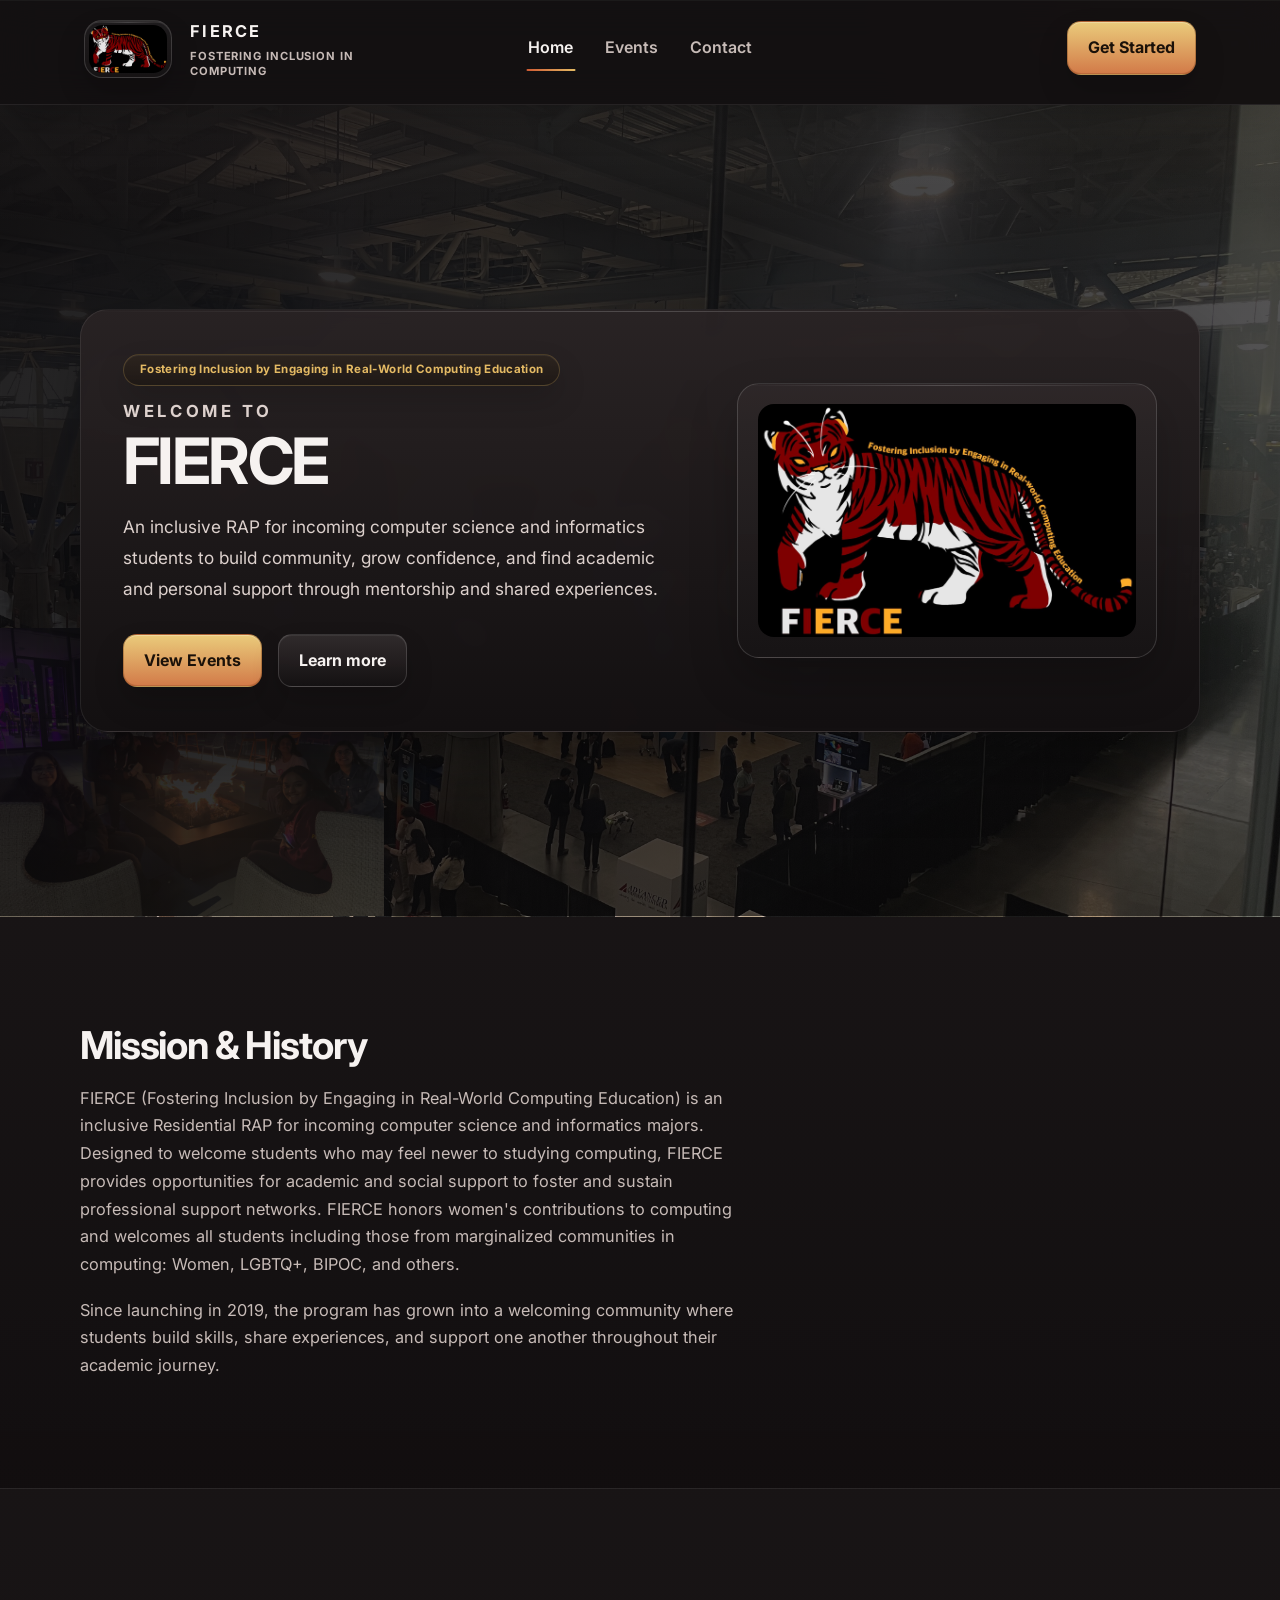
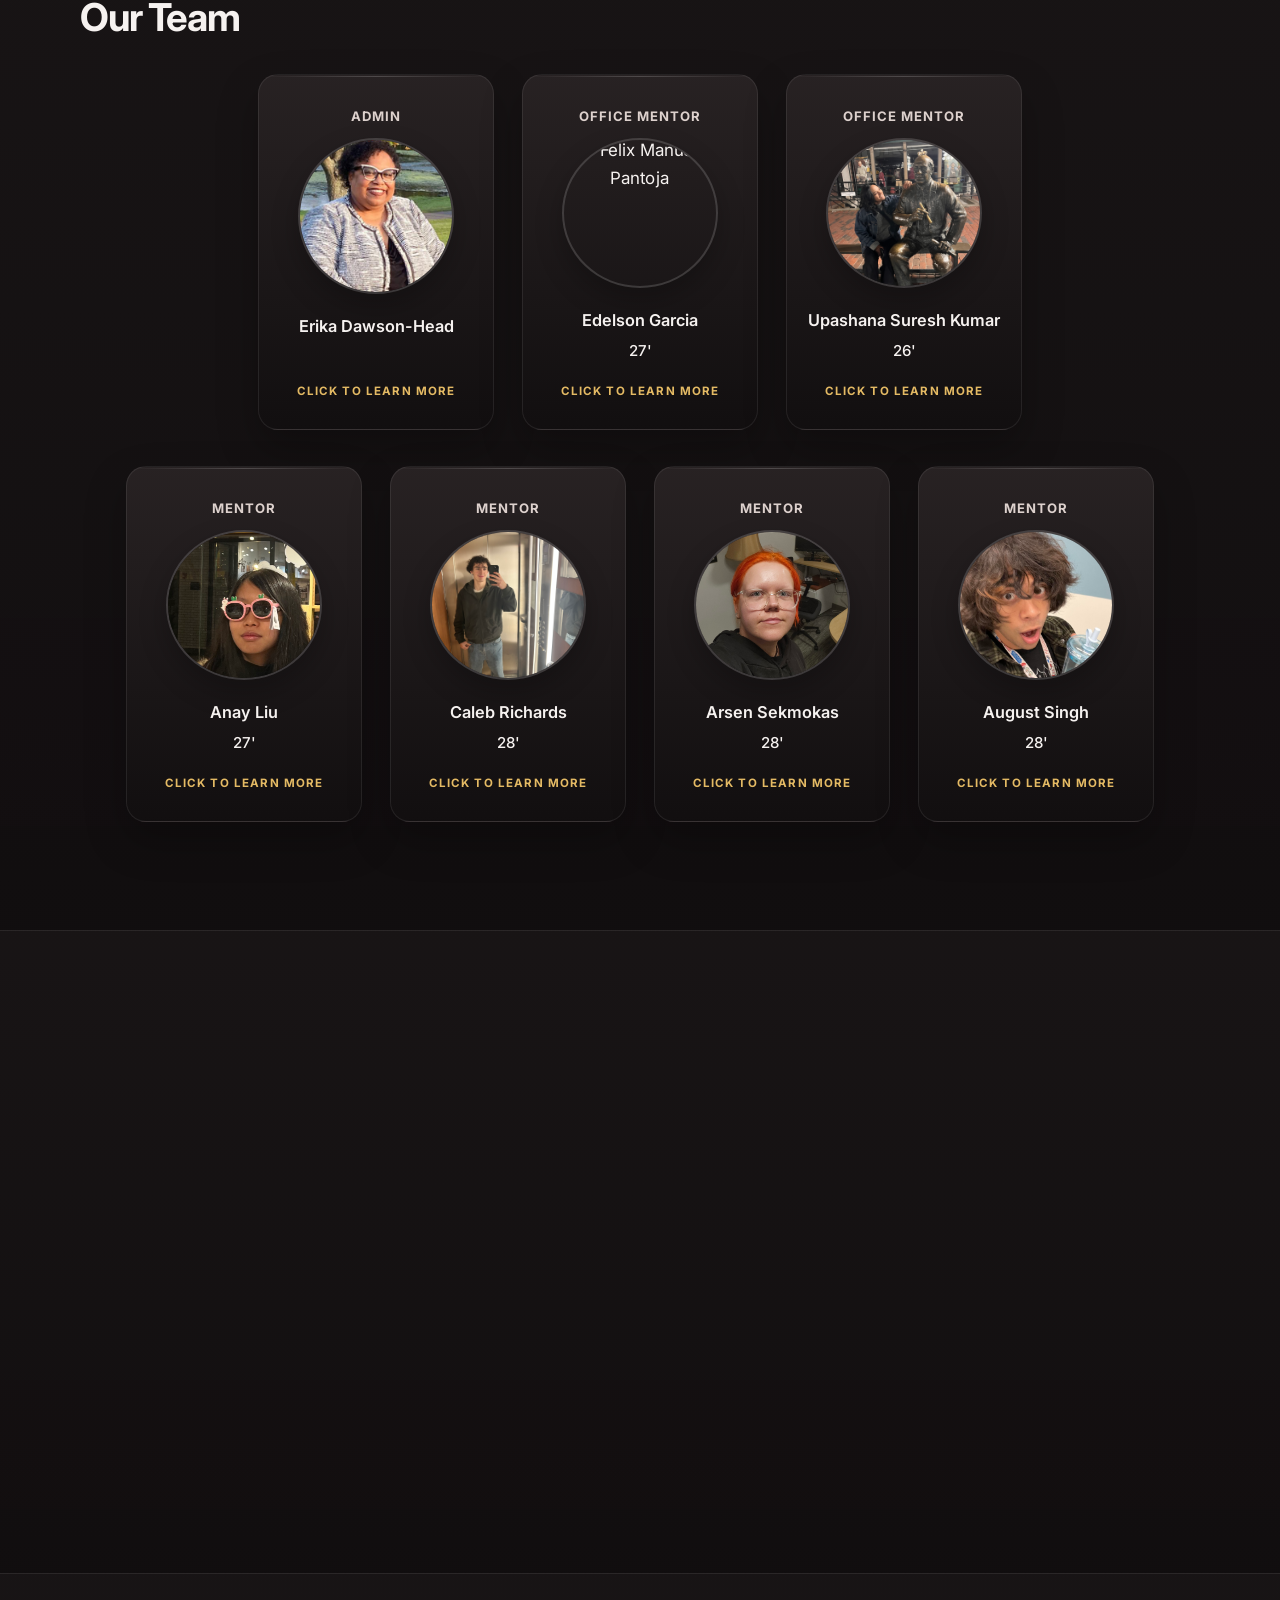
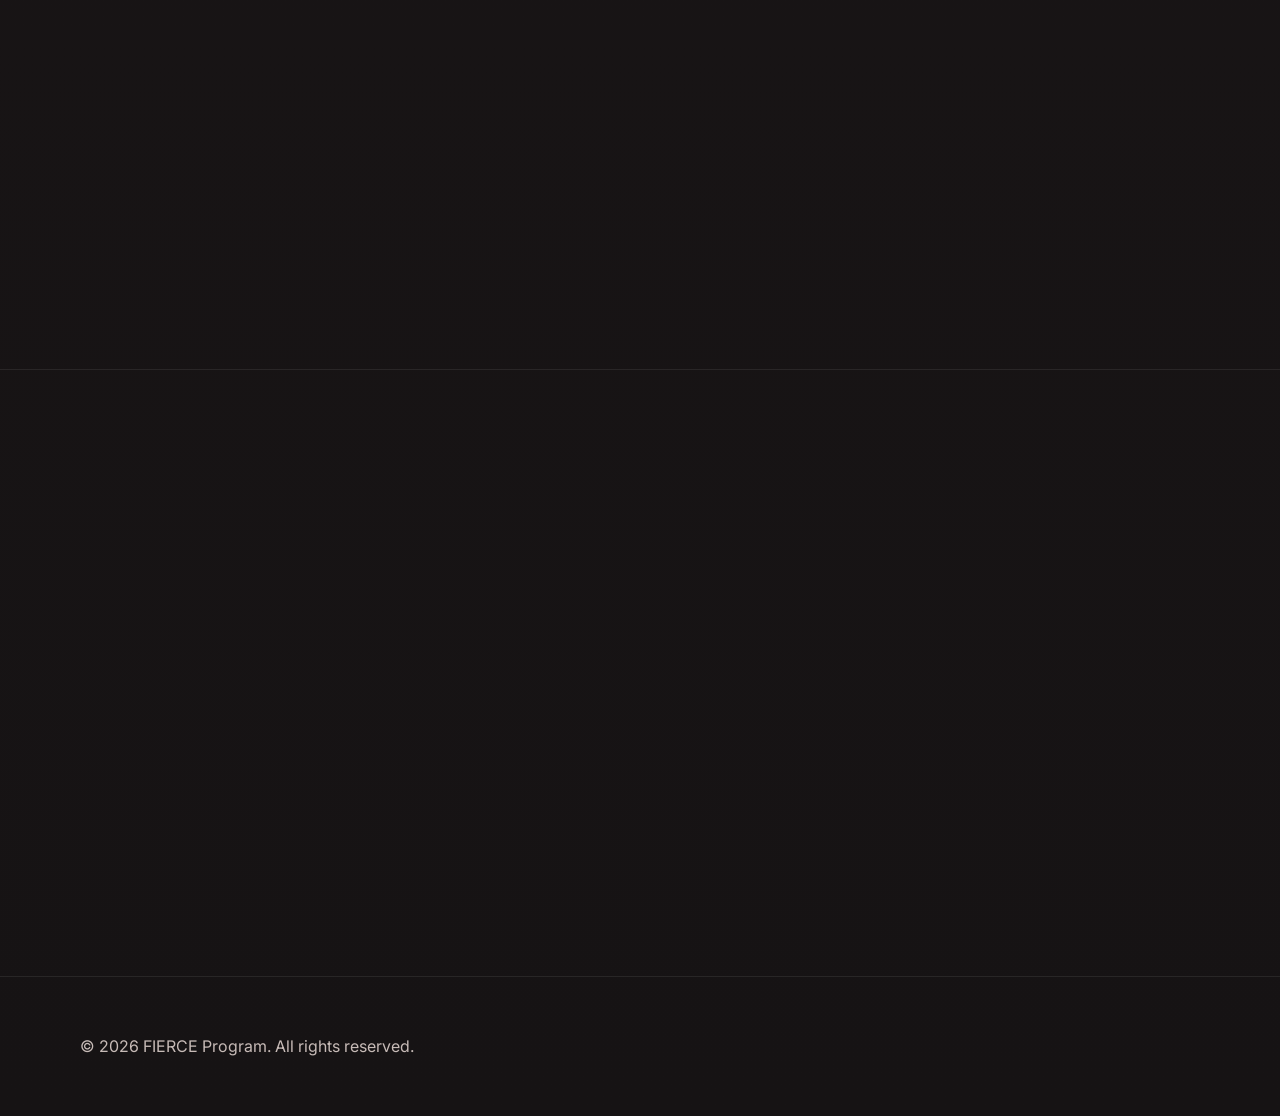
==== index.html @ c7a68d14 "changed head mentor to office mentor" ====
<!DOCTYPE html>
<html lang="en">
<head>
  <meta charset="UTF-8">
  <meta name="viewport" content="width=device-width, initial-scale=1.0">
  <script>document.documentElement.classList.add('js');</script>
  <title>FIERCE Program</title>
  <link rel="preconnect" href="https://fonts.googleapis.com">
  <link rel="preconnect" href="https://fonts.gstatic.com" crossorigin>
  <link href="https://fonts.googleapis.com/css2?family=Inter:wght@400;600;700&amp;display=swap" rel="stylesheet">
  <link rel="stylesheet" href="./styles.css">
  <meta name="title" content="FIERCE • Fostering Inclusion in Computing">
  <meta name="description" content="An inclusive Residential RAP for computer science and informatics majors, fostering professional support networks for underrepresented students.">

  <meta property="og:type" content="website">
  <meta property="og:url" content="https://yourdomain.com/">
  <meta property="og:title" content="FIERCE • Fostering Inclusion in Computing">
  <meta property="og:description" content="Building community and support for Women, LGBTQ+, and BIPOC students in tech.">
  <meta property="og:image" content="https://yourdomain.com/preview-image.jpg">

  <meta property="twitter:card" content="summary_large_image">
  <meta property="twitter:title" content="FIERCE Program">
  <meta property="twitter:description" content="Fostering Inclusion by Engaging in Real-World Computing Education.">
</head>
<body>
  
  <!-- Navigation Bar - Fixed header with logo, center links, and CTA button -->
  <header class="site-header">
    <div class="nav-container">
      <div class="nav-left">
        <a href="./index.html" class="logo" aria-label="FIERCE Home">
          <span class="logo-media" aria-hidden="true">
            <img
              src="./images/fierce_logo.jpeg"
              alt=""
              class="logo-image"
              decoding="async"
            />
          </span>
          <span class="logo-copy">
            <span class="logo-text">FIERCE</span>
            <span class="logo-tagline">Fostering Inclusion in Computing</span>
          </span>
        </a>
      </div>
      <nav class="nav-center" aria-label="Primary navigation">
        <a href="./index.html" class="nav-link" aria-current="page">Home</a>
        <a href="./programming.html" class="nav-link">Events</a>
        <a href="./contact.html" class="nav-link">Contact</a>
      </nav>
      <div class="nav-right">
        <a href="./programming.html" class="cta-button">Get Started</a>
      </div>
    </div>
  </header>

  <main id="top">
    <!-- Hero Section - Full-height banner with call-to-action -->
    <section class="hero hero-home">
      <div class="hero-inner hero-inner--home">
        <div class="hero-copy">
          <h1 class="hero-title">
            <span class="hero-title-expansion">Fostering Inclusion by Engaging in Real-World Computing Education</span>
            <span class="hero-title-intro">Welcome to</span>
            <span class="hero-title-main">FIERCE</span>
          </h1>
          <p>An inclusive RAP for incoming computer science and informatics students to build community, grow confidence, and find academic and personal support through mentorship and shared experiences.</p>
          <div class="hero-actions">
            <a href="./programming.html" class="primary">View Events</a>
            <a href="#faqs" class="secondary">Learn more</a>
          </div>
        </div>
        <div class="hero-brand-panel">
          <img
            src="./images/fierce_logo.jpeg"
            alt="FIERCE tiger logo"
            class="hero-brand-image"
            decoding="async"
          />
        </div>
      </div>
    </section>

    <!-- Mission &amp; History Section - Combined section explaining FIERCE's purpose and background -->
    <section id="mission" class="section alt">
      <div class="container">
        <h2>Mission &amp; History</h2>
        <p>
          FIERCE (Fostering Inclusion by Engaging in Real-World Computing Education) is an inclusive Residential RAP for incoming computer science and informatics majors. Designed to welcome students who may feel newer to studying computing, FIERCE provides opportunities for academic and social support to foster and sustain professional support networks. FIERCE honors women's contributions to computing and welcomes all students including those from marginalized communities in computing: Women, LGBTQ+, BIPOC, and others.
        </p>
        <p>
          Since launching in 2019, the program has grown into a welcoming community where students build skills, share experiences, and support one another throughout their academic journey.
        </p>
      </div>
    </section>

    <!-- Team Section - 7 team members organized into two centered rows -->
    <section id="team" class="section alt">
      <div class="container">
        <h2>Our Team</h2>
        <!-- Top Row - 3 team members -->
        <div class="team-row">
          <button class="person person-card" type="button" aria-pressed="false" aria-label="Team member card for Erika Dawson-Head">
            <span class="person-inner">
              <span class="person-face person-front">
                <span class="team-info">
                  <span class="team-role">Admin</span>
                </span>
                <span class="team-circle">
                  <img src="./images/mentor_photos/erika_dawson.jpg" alt="Erika Dawson-Head" class="team-photo team-photo--tight-crop" />
                </span>
                <span class="team-info">
                  <span class="team-name">Erika Dawson-Head</span>
                </span>
                <span class="team-hint">Click to learn more</span>
              </span>
              <span class="person-face person-back">
                <span class="team-info">
                  <span class="team-role">About Erika</span>
                </span>
                <span class="team-bio">Erika helps guide FIERCE behind the scenes and supports the mentor team as the program grows.</span>
                <span class="team-hint">Click to flip back</span>
              </span>
            </span>
          </button>
          <button class="person person-card" type="button" aria-pressed="false" aria-label="Team member card for Felix Manuel Pantoja">
            <span class="person-inner">
              <span class="person-face person-front">
                <span class="team-info">
                  <span class="team-role">Office Mentor</span>
                </span>
                <span class="team-circle">
                  <img src="https://picsum.photos/150/150?random=3" alt="Felix Manuel Pantoja" class="team-photo team-photo--tight-crop" />
                </span>
                <span class="team-info">
                  <span class="team-name">Edelson Garcia</span>
                  <span class="team-year">27'</span>
                </span>
                <span class="team-hint">Click to learn more</span>
              </span>
              <span class="person-face person-back">
                <span class="team-info">
                  <span class="team-role">About Edelson</span>
                </span>
                <span class="team-bio">Edelson co-leads the mentor team and helps members work through projects, workshops, and technical questions.</span>
                <span class="team-hint">Click to flip back</span>
              </span>
            </span>
          </button>
          <button class="person person-card" type="button" aria-pressed="false" aria-label="Team member card for Upashana Suresh Kumar">
            <span class="person-inner">
              <span class="person-face person-front">
                <span class="team-info">
                  <span class="team-role">Office Mentor</span>
                </span>
                <span class="team-circle">
                  <img src="./images/mentor_photos/upashana_Suresh_Kumar.jpeg" alt="Upashana Suresh Kumar" class="team-photo team-photo--tight-crop" />
                </span>
                <span class="team-info">
                  <span class="team-name">Upashana Suresh Kumar</span>
                  <span class="team-year">26'</span>
                </span>
                <span class="team-hint">Click to learn more</span>
              </span>
              <span class="person-face person-back">
                <span class="team-info">
                  <span class="team-role">About Upashana</span>
                </span>
                <span class="team-bio">Upashana helps lead mentor planning and creates a welcoming space for students building new technical skills.</span>
                <span class="team-hint">Click to flip back</span>
              </span>
            </span>
          </button>
        </div>
        <!-- Bottom Row - 4 team members -->
        <div class="team-row">
          <button class="person person-card" type="button" aria-pressed="false" aria-label="Team member card for Anay Liu">
            <span class="person-inner">
              <span class="person-face person-front">
                <span class="team-info">
                  <span class="team-role">Mentor</span>
                </span>
                <span class="team-circle">
                  <img src="./images/mentor_photos/anay_Liu.jpeg" alt="Anay Liu" class="team-photo team-photo--tight-crop" />
                </span>
                <span class="team-info">
                  <span class="team-name">Anay Liu</span>
                  <span class="team-year">27'</span>
                </span>
                <span class="team-hint">Click to learn more</span>
              </span>
              <span class="person-face person-back">
                <span class="team-info">
                  <span class="team-role">About Anay</span>
                </span>
                <span class="team-bio">Anay helps students build confidence, ask questions early, and keep moving during workshops and projects.</span>
                <span class="team-hint">Click to flip back</span>
              </span>
            </span>
          </button>
          <button class="person person-card" type="button" aria-pressed="false" aria-label="Team member card for Caleb Richards">
            <span class="person-inner">
              <span class="person-face person-front">
                <span class="team-info">
                  <span class="team-role">Mentor</span>
                </span>
                <span class="team-circle">
                  <img src="./images/mentor_photos/caleb_Richards.jpeg" alt="Caleb Richards" class="team-photo team-photo--tight-crop" />
                </span>
                <span class="team-info">
                  <span class="team-name">Caleb Richards</span>
                  <span class="team-year">28'</span>
                </span>
                <span class="team-hint">Click to learn more</span>
              </span>
              <span class="person-face person-back">
                <span class="team-info">
                  <span class="team-role">About Caleb</span>
                </span>
                <span class="team-bio">Caleb supports members with hands-on problem solving and encourages steady progress on technical work.</span>
                <span class="team-hint">Click to flip back</span>
              </span>
            </span>
          </button>
          <button class="person person-card" type="button" aria-pressed="false" aria-label="Team member card for Arsen Sekmokas">
            <span class="person-inner">
              <span class="person-face person-front">
                <span class="team-info">
                  <span class="team-role">Mentor</span>
                </span>
                <span class="team-circle">
                  <img src="./images/mentor_photos/arsen_Sekmokas.jpeg" alt="Arsen Sekmokas" class="team-photo team-photo--tight-crop" />
                </span>
                <span class="team-info">
                  <span class="team-name">Arsen Sekmokas</span>
                  <span class="team-year">28'</span>
                </span>
                <span class="team-hint">Click to learn more</span>
              </span>
              <span class="person-face person-back">
                <span class="team-info">
                  <span class="team-role">About Arsen</span>
                </span>
                <span class="team-bio">Arsen mentors students through debugging, project planning, and the day-to-day challenges of learning to code.</span>
                <span class="team-hint">Click to flip back</span>
              </span>
            </span>
          </button>
          <button class="person person-card" type="button" aria-pressed="false" aria-label="Team member card for August Singh">
            <span class="person-inner">
              <span class="person-face person-front">
                <span class="team-info">
                  <span class="team-role">Mentor</span>
                </span>
                <span class="team-circle">
                  <img src="./images/mentor_photos/august.jpeg" alt="August Singh" class="team-photo team-photo--tight-crop" />
                </span>
                <span class="team-info">
                  <span class="team-name">August Singh</span>
                  <span class="team-year">28'</span>
                </span>
                <span class="team-hint">Click to learn more</span>
              </span>
              <span class="person-face person-back">
                <span class="team-info">
                  <span class="team-role">About August</span>
                </span>
                <span class="team-bio">August helps members stay engaged, break down tough problems, and grow their skills through practice.</span>
                <span class="team-hint">Click to flip back</span>
              </span>
            </span>
          </button>
        </div>
      </div>
    </section>

    <!-- Benefits Section - Highlights of joining the program -->
    <section id="benefits" class="section alt">
      <div class="container">
        <h2>Benefits of Joining</h2>
        <ul class="list">
          <li>Mentorship from experienced peer leaders in the CICS community.</li>
          <li>Living on the same residential floor with fellow FIERCE students.</li>
          <li>A specialized first-year seminar designed for FIERCE students.</li>
          <li>One-on-one tutoring and academic support throughout your first year.</li>
          <li>Networking opportunities with industry professionals and the broader tech community.</li>
          <li>Career exploration and volunteer experiences that help students discover new paths.</li>
          <li>Community-building outings and trips to Boston tech companies like Akamai and MathWorks.</li>
        </ul>
      </div>
    </section>

    <!-- Requirements Section - Program prerequisites and expectations -->
    <section id="requirements" class="section">
      <div class="container">
        <h2>Requirements</h2>
        <ul class="list">
          <li>An interest in learning computing and participating in community activities.</li>
          <li>Openness to collaboration and peer support.</li>
          <li>Willingness to engage in workshops and program events.</li>
        </ul>
      </div>
    </section>

    <!-- FAQs Section - Frequently asked questions -->
    <section id="faqs" class="section">
      <div class="container">
        <h2>FAQs</h2>
        <div class="faq">
          <details>
            <summary>Who can apply?</summary>
            <p>Fill IN</p>
          </details>
          <details>
            <summary>How much time should I expect to commit?</summary>
            <p>Fill IN</p>
          </details>
          <details>
            <summary>How can I apply?</summary>
            <p>FILL IN</p>
          </details>
          <details>
            <summary>Does it cost any money?</summary>
            <p>Nope! Every event, workshop, and resource is completely free for participants.</p>
          </details>          
        </div>
      </div>
    </section>
  </main>

  <footer class="site-footer">
    <div class="container">
      <p>© <span id="year"></span> FIERCE Program. All rights reserved.</p>
    </div>
  </footer>

  <script src="./script.js"></script>
</body>
</html>
---- styles.css ----
/* -------------------------------
   Global variables
   ------------------------------- */
:root {
  --bg: #1a1516;
  --bg-elevated: #221d1e;
  --panel: rgba(34, 28, 29, 0.94);
  --panel-elevated: rgba(41, 35, 36, 0.97);
  --panel-soft: rgba(51, 45, 46, 0.92);
  --text: #f6f2f0;
  --muted: #c7bbb7;
  --muted-strong: #ddd1cd;
  --brand: #a4271f;
  --brand-strong: #cf5b33;
  --brand-highlight: #e4ba64;
  --border: rgba(255, 255, 255, 0.08);
  --border-strong: rgba(255, 255, 255, 0.15);
  --accent-border: rgba(228, 186, 100, 0.24);
  --button-text: #1a1109;
  --shadow-soft: 0 18px 40px rgba(0, 0, 0, 0.26);
  --shadow-strong: 0 28px 70px rgba(0, 0, 0, 0.36);
}

/* -------------------------------
   Base styles
   ------------------------------- */
* {
  box-sizing: border-box;
}

html, body {
  margin: 0;
  padding: 0;
  min-height: 100%;
  background:
    radial-gradient(1100px 620px at 14% -10%, rgba(164, 39, 31, 0.09), transparent 55%),
    radial-gradient(900px 560px at 100% 0%, rgba(228, 186, 100, 0.06), transparent 48%),
    linear-gradient(180deg, #1c1718 0%, #161314 100%);
  color: var(--text);
  font-family:
    'Inter',
    system-ui,
    -apple-system,
    'Segoe UI',
    Roboto,
    Helvetica,
    Arial,
    'Apple Color Emoji',
    'Segoe UI Emoji';
  scroll-behavior: smooth;
}

body {
  line-height: 1.7;
}

main {
  position: relative;
}

img {
  display: block;
  max-width: 100%;
}

a,
button {
  transition:
    color 180ms ease,
    border-color 180ms ease,
    background-color 180ms ease,
    transform 180ms ease,
    box-shadow 180ms ease;
}

:focus-visible {
  outline: 2px solid var(--brand-highlight);
  outline-offset: 3px;
}

/* -------------------------------
   Navigation
   ------------------------------- */
.site-header {
  position: sticky;
  top: 0;
  z-index: 1000;
  background: rgba(18, 15, 16, 0.82);
  backdrop-filter: blur(18px);
  border-bottom: 1px solid var(--border);
  box-shadow:
    inset 0 1px 0 rgba(255, 255, 255, 0.04),
    0 16px 36px rgba(0, 0, 0, 0.18);
}

.nav-container {
  max-width: 1160px;
  margin: 0 auto;
  padding: 18px 24px;
  display: grid;
  grid-template-columns: 1fr auto 1fr;
  align-items: center;
  gap: 18px;
}

.nav-left {
  justify-self: start;
}

.nav-center {
  justify-self: center;
  display: flex;
  gap: 28px;
}

.nav-right {
  justify-self: end;
}

.logo {
  display: inline-flex;
  align-items: center;
  gap: 18px;
  color: var(--text);
  text-decoration: none;
  font-weight: 700;
}

.logo-media,
.hero-inner,
.hero-brand-panel,
.card,
.person-face,
.faq details {
  position: relative;
  overflow: hidden;
}

.logo-media {
  width: 88px;
  flex-shrink: 0;
  padding: 4px;
  border-radius: 18px;
  background: linear-gradient(180deg, rgba(255, 255, 255, 0.05), rgba(255, 255, 255, 0.015));
  border: 1px solid var(--border-strong);
  box-shadow:
    inset 0 1px 0 rgba(255, 255, 255, 0.08),
    0 14px 28px rgba(0, 0, 0, 0.18);
}

.logo-media::before,
.hero-inner::before,
.hero-brand-panel::before,
.card::before,
.person-face::before,
.faq details::before {
  content: "";
  position: absolute;
  top: 1px;
  left: 1px;
  right: 1px;
  height: 1px;
  background: linear-gradient(90deg, transparent, rgba(255, 255, 255, 0.18), transparent);
  pointer-events: none;
}

.logo-image {
  width: 100%;
  height: auto;
  border-radius: 14px;
  background: #000000;
}

.logo-copy {
  display: flex;
  flex-direction: column;
  gap: 3px;
}

.logo-text {
  font-size: 1.02rem;
  letter-spacing: 0.14em;
  text-transform: uppercase;
}

.logo-tagline {
  max-width: 26ch;
  color: var(--muted);
  font-size: 0.7rem;
  letter-spacing: 0.08em;
  line-height: 1.4;
  text-transform: uppercase;
}

.nav-link {
  color: var(--muted);
  text-decoration: none;
  font-weight: 600;
  position: relative;
  display: inline-block;
  padding: 0 2px 10px;
}

.nav-link:hover {
  color: var(--text);
}

.nav-link[aria-current='page'] {
  color: var(--text);
}

.nav-link::after {
  content: "";
  position: absolute;
  left: 50%;
  bottom: 0;
  height: 2px;
  width: 100%;
  background: linear-gradient(90deg, var(--brand-strong), var(--brand-highlight));
  transform: translateX(-50%) scaleX(0);
  transform-origin: center;
  transition: transform 220ms ease;
  border-radius: 2px;
}

.nav-link:hover::after,
.nav-link[aria-current='page']::after {
  transform: translateX(-50%) scaleX(1);
}

.cta-button,
.hero .primary,
.hero .secondary {
  display: inline-block;
  position: relative;
  overflow: hidden;
  padding: 12px 20px;
  border-radius: 14px;
  text-decoration: none;
  font-weight: 700;
  box-shadow: var(--shadow-soft);
}

.cta-button,
.hero .primary {
  border: 1px solid rgba(112, 56, 18, 0.38);
  background: linear-gradient(180deg, #eacb7b 0%, #d27a48 100%);
  color: var(--button-text);
  box-shadow:
    inset 0 1px 0 rgba(255, 255, 255, 0.28),
    inset 0 -1px 0 rgba(101, 43, 16, 0.2),
    0 16px 30px rgba(0, 0, 0, 0.18);
}

.cta-button:hover,
.hero .primary:hover {
  transform: translateY(-1px);
  box-shadow:
    inset 0 1px 0 rgba(255, 255, 255, 0.32),
    inset 0 -1px 0 rgba(101, 43, 16, 0.24),
    0 18px 34px rgba(0, 0, 0, 0.22);
}

.hero .secondary {
  border: 1px solid var(--border-strong);
  background: linear-gradient(180deg, var(--panel-soft), rgba(21, 18, 19, 0.98));
  color: var(--text);
  box-shadow:
    inset 0 1px 0 rgba(255, 255, 255, 0.06),
    0 14px 28px rgba(0, 0, 0, 0.16);
}

.hero .secondary:hover {
  transform: translateY(-1px);
  border-color: var(--accent-border);
  background: linear-gradient(180deg, rgba(55, 47, 48, 0.94), rgba(24, 20, 21, 0.98));
}

/* -------------------------------
   Hero
   ------------------------------- */
.hero {
  min-height: calc(100vh - 88px);
  padding: 124px 24px 104px;
  background:
    linear-gradient(180deg, rgba(14, 12, 13, 0.16), rgba(14, 12, 13, 0.2)),
    url("./images/afterComference.jpeg") left bottom / 30% auto no-repeat,
    url("./images/boston2025ComferenceMembers.jpeg") right bottom / 28% auto no-repeat,
    url("./images/bostonFullComference.jpeg") center / cover no-repeat;
  border-bottom: 1px solid var(--border);
  display: flex;
  align-items: center;
  position: relative;
  overflow: hidden;
}

.hero::before {
  content: "";
  position: absolute;
  inset: 0;
  pointer-events: none;
  background:
    linear-gradient(120deg, rgba(11, 10, 11, 0.9) 0%, rgba(11, 10, 11, 0.76) 44%, rgba(11, 10, 11, 0.58) 100%),
    radial-gradient(900px 520px at 12% -12%, rgba(164, 39, 31, 0.16), transparent 58%),
    radial-gradient(760px 440px at 100% 0%, rgba(228, 186, 100, 0.1), transparent 48%);
}

.hero::after {
  content: "";
  position: absolute;
  top: 0;
  left: 0;
  right: 0;
  height: 120px;
  background: linear-gradient(180deg, rgba(255, 255, 255, 0.04), transparent);
  pointer-events: none;
}

.hero-inner {
  z-index: 1;
  max-width: 1120px;
  width: 100%;
  margin: 0 auto;
  padding: 44px 42px;
  background: linear-gradient(180deg, var(--panel-elevated), rgba(19, 16, 17, 0.98));
  border: 1px solid var(--border);
  border-radius: 28px;
  backdrop-filter: blur(12px);
  box-shadow: var(--shadow-strong);
}

.hero-inner--home,
.hero-inner--split {
  display: grid;
  grid-template-columns: minmax(0, 1.12fr) minmax(300px, 0.88fr);
  align-items: center;
  gap: 52px;
}

.hero-copy {
  display: flex;
  flex-direction: column;
  align-items: flex-start;
}

.hero-brand-panel {
  max-width: 420px;
  justify-self: end;
  padding: 20px;
  border-radius: 22px;
  background: linear-gradient(180deg, rgba(46, 40, 41, 0.94), rgba(23, 20, 21, 0.98));
  border: 1px solid var(--border-strong);
  box-shadow: 0 22px 48px rgba(0, 0, 0, 0.24);
}

.hero-brand-image {
  width: 100%;
  height: auto;
  border-radius: 16px;
  background: #000000;
}

.hero h1 {
  margin: 0;
  max-width: 9ch;
  font-size: clamp(3rem, 5vw, 4.4rem);
  line-height: 0.98;
  letter-spacing: -0.04em;
}

.hero-title {
  display: inline-flex;
  flex-direction: column;
  align-items: flex-start;
  max-width: 34rem;
}

.hero-title-intro,
.hero-title-main,
.hero-title-expansion {
  display: block;
}

.hero-title-intro {
  margin-bottom: 0.55rem;
  color: var(--muted-strong);
  font-size: clamp(0.95rem, 1.3vw, 1.15rem);
  font-weight: 700;
  letter-spacing: 0.22em;
  line-height: 1.2;
  text-transform: uppercase;
}

.hero-title-main {
  max-width: 8ch;
}

.hero-title-expansion {
  width: fit-content;
  max-width: none;
  margin-bottom: 1rem;
  padding: 0.5rem 1rem 0.55rem;
  border: 1px solid rgba(228, 186, 100, 0.22);
  border-radius: 999px;
  background: linear-gradient(180deg, rgba(48, 38, 30, 0.72), rgba(30, 24, 21, 0.9));
  color: var(--brand-highlight);
  font-size: clamp(0.7rem, 0.9vw, 0.9rem);
  line-height: 1.1;
  letter-spacing: 0.03em;
  white-space: nowrap;
  box-shadow:
    inset 0 1px 0 rgba(255, 255, 255, 0.05),
    0 14px 30px rgba(0, 0, 0, 0.16);
}

.hero p {
  margin: 18px 0 0 0;
  max-width: 66ch;
  color: var(--muted-strong);
  font-size: 1.08rem;
  line-height: 1.8;
}

.hero-actions {
  display: flex;
  flex-wrap: wrap;
  gap: 16px;
  margin-top: 30px;
}

.hero:not(.hero-home) .hero-inner {
  max-width: 780px;
  padding: 48px 44px;
}

.hero:not(.hero-home) .hero-inner--split {
  max-width: 1120px;
  padding: 44px 42px;
}

.hero:not(.hero-home) h1 {
  max-width: none;
}

/* -------------------------------
   Sections
   ------------------------------- */
.section {
  padding: 108px 24px;
  border-bottom: 1px solid var(--border);
  background: transparent;
}

.section.alt {
  background: linear-gradient(180deg, rgba(24, 20, 21, 0.96), rgba(17, 14, 15, 0.98));
}

.container {
  max-width: 1120px;
  margin: 0 auto;
}

.section h2 {
  margin: 0 0 18px 0;
  font-size: clamp(2.15rem, 3vw, 2.8rem);
  line-height: 1.08;
  letter-spacing: -0.03em;
}

.section p {
  max-width: 68ch;
  margin: 0;
  color: var(--muted);
  font-size: 1.02rem;
}

.section p + p {
  margin-top: 18px;
}

/* Section fade-in animation */
/* Only hide section content when JS is active, so pages stay readable without it. */
.js .section .container {
  opacity: 0;
  transform: translateY(60px);
  transition:
    opacity 0.8s cubic-bezier(0.16, 1, 0.3, 1),
    transform 0.8s cubic-bezier(0.16, 1, 0.3, 1);
}

.js .section.visible .container {
  opacity: 1;
  transform: translateY(0);
}

/* Staggered animation for section content */
.js .section .card,
.js .section .list,
.js .section .faq,
.js .section .team-row,
.js .section h2,
.js .section p {
  opacity: 0;
  transform: translateY(40px);
  transition:
    opacity 0.6s cubic-bezier(0.16, 1, 0.3, 1),
    transform 0.6s cubic-bezier(0.16, 1, 0.3, 1);
}

.js .section.visible .card,
.js .section.visible .list,
.js .section.visible .faq,
.js .section.visible .team-row,
.js .section.visible h2,
.js .section.visible p {
  opacity: 1;
  transform: translateY(0);
}

/* Staggered transition timing */
.js .section.visible .container {
  transition-delay: 0.1s;
}

.js .section.visible h2 {
  transition-delay: 0.2s;
}

.js .section.visible p {
  transition-delay: 0.3s;
}

.js .section.visible .card:nth-child(1) { transition-delay: 0.4s; }
.js .section.visible .card:nth-child(2) { transition-delay: 0.5s; }
.js .section.visible .card:nth-child(3) { transition-delay: 0.6s; }
.js .section.visible .card:nth-child(4) { transition-delay: 0.7s; }
.js .section.visible .card:nth-child(5) { transition-delay: 0.8s; }
.js .section.visible .card:nth-child(6) { transition-delay: 0.9s; }

.js .section.visible .list,
.js .section.visible .faq,
.js .section.visible .team-row {
  transition-delay: 0.4s;
}

/* -------------------------------
   Cards and content
   ------------------------------- */
.cards {
  list-style: none;
  padding: 0;
  margin: 40px 0 0 0;
  display: grid;
  grid-template-columns: repeat(3, minmax(0, 1fr));
  gap: 24px;
}

.card {
  display: flex;
  flex-direction: column;
  height: 100%;
  padding: 28px 26px;
  background: linear-gradient(180deg, var(--panel-elevated), rgba(19, 16, 17, 0.98));
  border: 1px solid var(--border);
  border-radius: 20px;
  box-shadow: var(--shadow-soft);
}

.card img {
  width: 100%;
  max-height: 220px;
  object-fit: cover;
  border-radius: 14px;
  margin-bottom: 18px;
  box-shadow: 0 12px 28px rgba(0, 0, 0, 0.24);
}

.card h3,
.faq summary {
  color: var(--text);
}

.card h3 {
  margin: 0 0 14px 0;
  font-size: 1.18rem;
  line-height: 1.25;
  letter-spacing: -0.02em;
}

.card p,
.faq p,
.list {
  color: var(--muted);
}

.card p {
  margin: 0;
}

.contact-grid {
  max-width: 760px;
  grid-template-columns: repeat(2, minmax(0, 1fr));
}

.text-link {
  color: var(--brand-highlight);
  text-decoration: none;
  font-weight: 600;
  border-bottom: 1px solid transparent;
}

.text-link:hover {
  color: var(--text);
  border-bottom-color: var(--accent-border);
}

/* -------------------------------
   Team
   ------------------------------- */
.team-row {
  margin-top: 36px;
  display: flex;
  justify-content: center;
  gap: 28px;
  flex-wrap: wrap;
}

.person {
  position: relative;
  display: block;
  flex: 0 1 236px;
  width: 100%;
  max-width: 236px;
  min-height: 356px;
  padding: 0;
  border: 0;
  background: none;
  color: inherit;
  font: inherit;
  text-align: center;
  cursor: pointer;
  appearance: none;
  perspective: 1200px;
}

.person-inner {
  position: relative;
  display: block;
  width: 100%;
  min-height: 356px;
  transform-style: preserve-3d;
  transition: transform 420ms cubic-bezier(0.22, 1, 0.36, 1);
}

.person.is-flipped .person-inner {
  transform: rotateY(180deg);
}

.person-face {
  position: absolute;
  inset: 0;
  display: flex;
  flex-direction: column;
  align-items: center;
  padding: 30px 20px 28px;
  background: linear-gradient(180deg, var(--panel-elevated), rgba(18, 15, 16, 0.98));
  border: 1px solid var(--border);
  border-radius: 20px;
  box-shadow: var(--shadow-soft);
  backface-visibility: hidden;
  -webkit-backface-visibility: hidden;
}

.person-front {
  justify-content: flex-start;
}

.person-back {
  justify-content: center;
  gap: 12px;
  transform: rotateY(180deg);
  background: linear-gradient(180deg, rgba(44, 27, 20, 0.98), rgba(24, 18, 16, 0.98));
}

.person:hover .person-face {
  border-color: var(--accent-border);
}

.person:focus-visible {
  outline: none;
}

.person:focus-visible .person-face {
  border-color: var(--brand-highlight);
  box-shadow:
    0 0 0 3px rgba(228, 186, 100, 0.18),
    var(--shadow-soft);
}

.team-circle {
  display: block;
  width: 156px;
  height: 156px;
  margin-bottom: 20px;
  border-radius: 50%;
  overflow: hidden;
  border: 2px solid var(--border-strong);
  box-shadow: 0 12px 28px rgba(0, 0, 0, 0.24);
}

.team-photo {
  width: 100%;
  height: 100%;
  object-fit: cover;
}

/* Optional portrait framing override for images that need a slightly tighter crop. */
.team-photo--tight-crop {
  object-position: center 32%;
  transform: scale(1.06);
  transform-origin: center;
}

.team-info {
  display: flex;
  flex-direction: column;
  align-items: center;
}

.team-role {
  display: block;
  margin: 0 0 10px 0;
  color: var(--muted-strong);
  font-size: 0.82rem;
  font-weight: 700;
  letter-spacing: 0.08em;
  text-transform: uppercase;
}

.team-name {
  display: block;
  margin: 0 0 6px 0;
  color: var(--text);
  font-size: 1.02rem;
  font-weight: 600;
  line-height: 1.5;
}

.team-year {
  display: block;
  margin: 0;
  font-size: 0.94rem;
  font-weight: 500;
}

.team-bio {
  display: block;
  max-width: 19ch;
  color: var(--muted);
  font-size: 0.95rem;
  line-height: 1.7;
}

.team-hint {
  display: block;
  margin-top: auto;
  padding-top: 18px;
  color: var(--brand-highlight);
  font-size: 0.72rem;
  font-weight: 700;
  letter-spacing: 0.1em;
  text-transform: uppercase;
}

/* -------------------------------
   Lists and FAQ
   ------------------------------- */
.list {
  max-width: 62ch;
  margin: 28px 0 0 24px;
}

.list li + li {
  margin-top: 14px;
}

.faq {
  margin-top: 32px;
  display: grid;
  gap: 18px;
}

.faq details {
  padding: 18px 20px;
  background: linear-gradient(180deg, var(--panel-elevated), rgba(18, 15, 16, 0.98));
  border: 1px solid var(--border);
  border-radius: 20px;
  box-shadow: var(--shadow-soft);
}

.faq summary {
  cursor: pointer;
  font-size: 1.02rem;
  font-weight: 600;
  list-style: none;
}

.faq summary::-webkit-details-marker {
  display: none;
}

.faq p {
  margin-top: 14px;
}

/* -------------------------------
   Footer
   ------------------------------- */
.site-footer {
  padding: 56px 24px;
  color: var(--muted);
}

.site-footer p {
  margin: 0;
}

/* -------------------------------
   Responsive layout
   ------------------------------- */
@media (max-width: 1024px) {
  .hero {
    padding: 108px 24px 88px;
  }

  .hero-inner {
    padding: 38px 34px;
  }

  .hero-inner--home,
  .hero-inner--split {
    grid-template-columns: 1fr;
    gap: 34px;
  }

  .hero-brand-panel {
    max-width: 440px;
    justify-self: start;
  }

  .cards {
    grid-template-columns: repeat(2, minmax(0, 1fr));
  }

  .nav-center {
    gap: 20px;
  }
}

@media (max-width: 780px) {
  .nav-container {
    grid-template-columns: 1fr;
    justify-items: center;
    padding: 18px 20px;
  }

  .nav-left,
  .nav-center,
  .nav-right {
    justify-self: center;
  }

  .nav-center {
    flex-wrap: wrap;
    justify-content: center;
    gap: 14px 18px;
  }

  .logo {
    flex-direction: column;
    gap: 12px;
    text-align: center;
  }

  .logo-copy {
    align-items: center;
  }

  .hero {
    min-height: auto;
    padding: 88px 20px 68px;
    background:
      linear-gradient(180deg, rgba(14, 12, 13, 0.14), rgba(14, 12, 13, 0.18)),
      url("./images/bostonFullComference.jpeg") center / cover no-repeat;
  }

  .hero-inner,
  .hero:not(.hero-home) .hero-inner {
    padding: 32px 28px;
  }

  .hero h1 {
    max-width: none;
    font-size: clamp(2.5rem, 9vw, 3.4rem);
  }

  .hero-title-expansion {
    margin-bottom: 0.9rem;
    padding: 0.45rem 0.85rem 0.5rem;
    font-size: 0.62rem;
  }

  .section {
    padding: 88px 20px;
  }

  .cards,
  .contact-grid {
    grid-template-columns: 1fr;
  }

  .card,
  .person-face {
    padding: 24px 22px;
  }

  .team-row {
    gap: 20px;
  }
}

@media (max-width: 560px) {
  .logo-media {
    width: 78px;
  }

  .logo-tagline {
    max-width: 24ch;
  }

  .hero-inner,
  .hero:not(.hero-home) .hero-inner {
    padding: 28px 20px;
  }

  .hero-actions {
    flex-direction: column;
    width: 100%;
  }

  .cta-button,
  .hero .primary,
  .hero .secondary {
    width: 100%;
    text-align: center;
  }

  .section {
    padding: 76px 20px;
  }

  .team-circle {
    width: 144px;
    height: 144px;
  }

  .person {
    flex-basis: 100%;
    max-width: none;
    min-height: 336px;
  }

  .person-inner {
    min-height: 336px;
  }
}
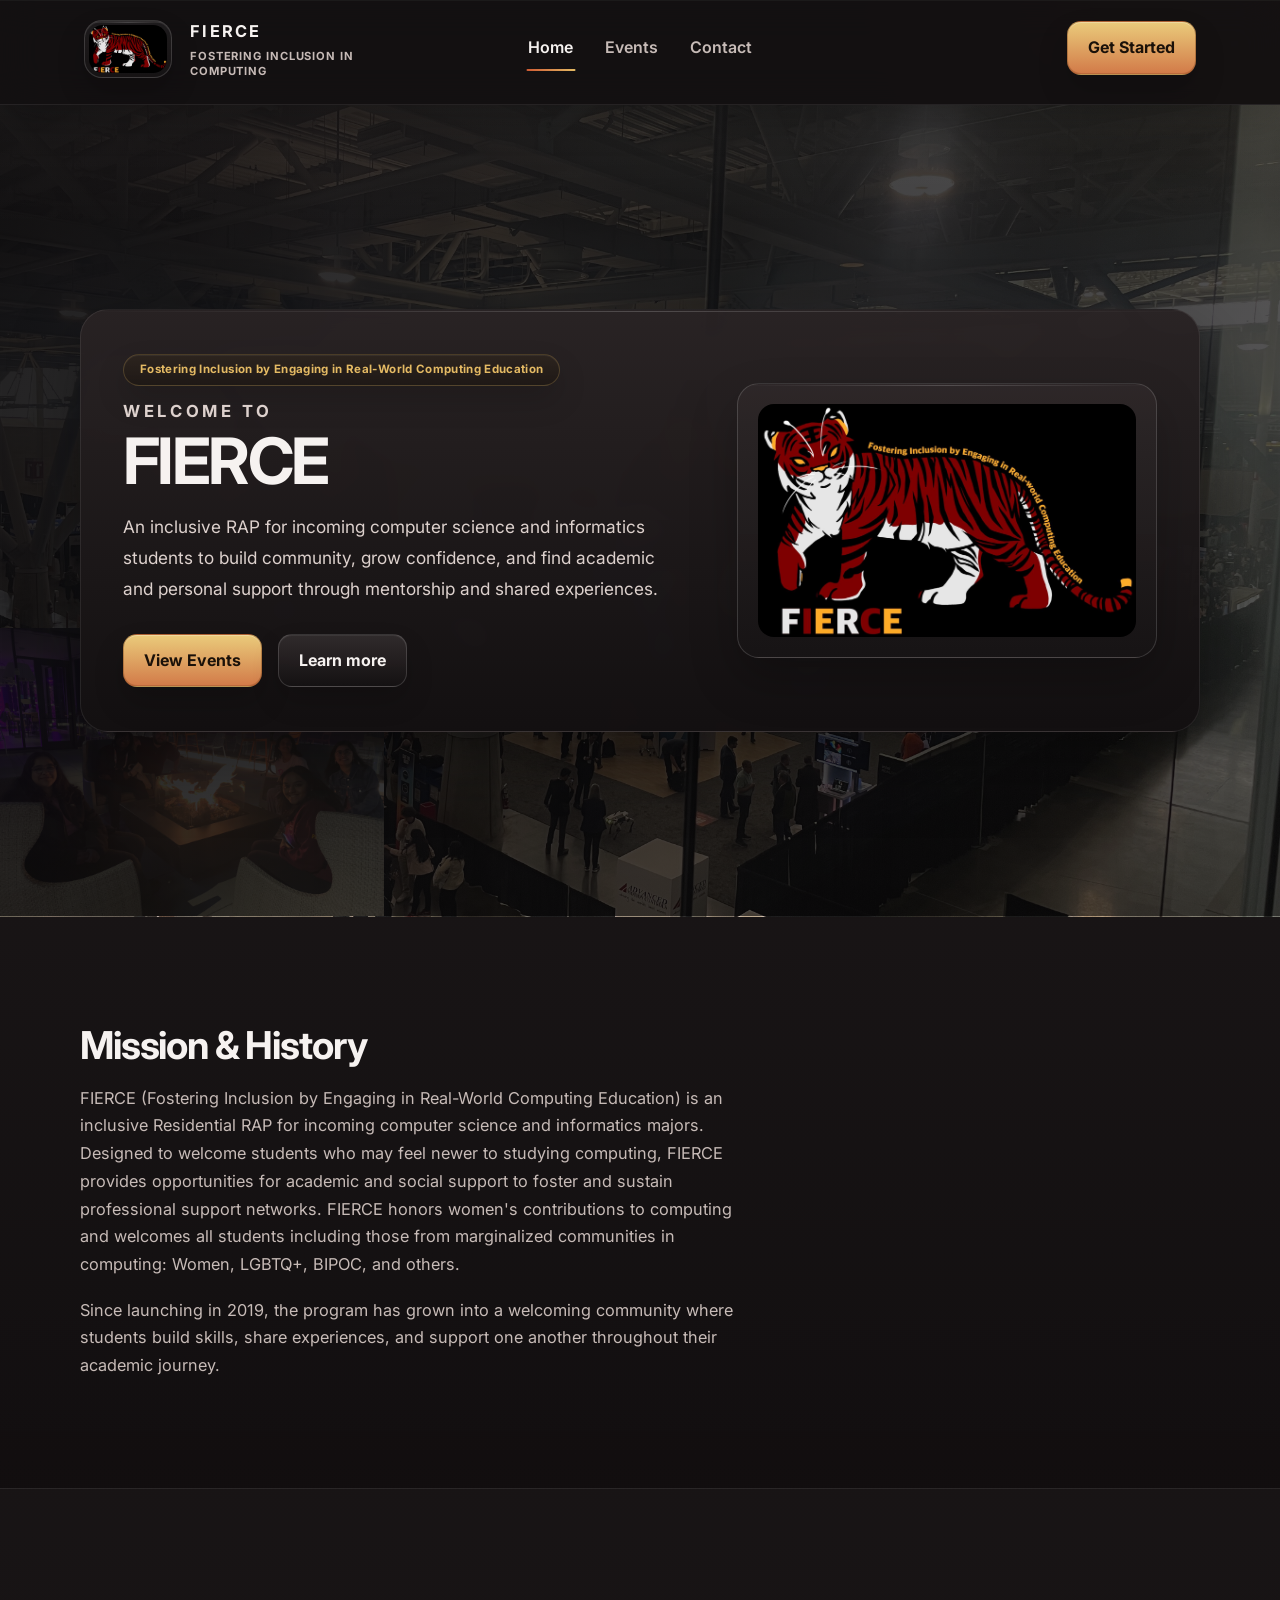
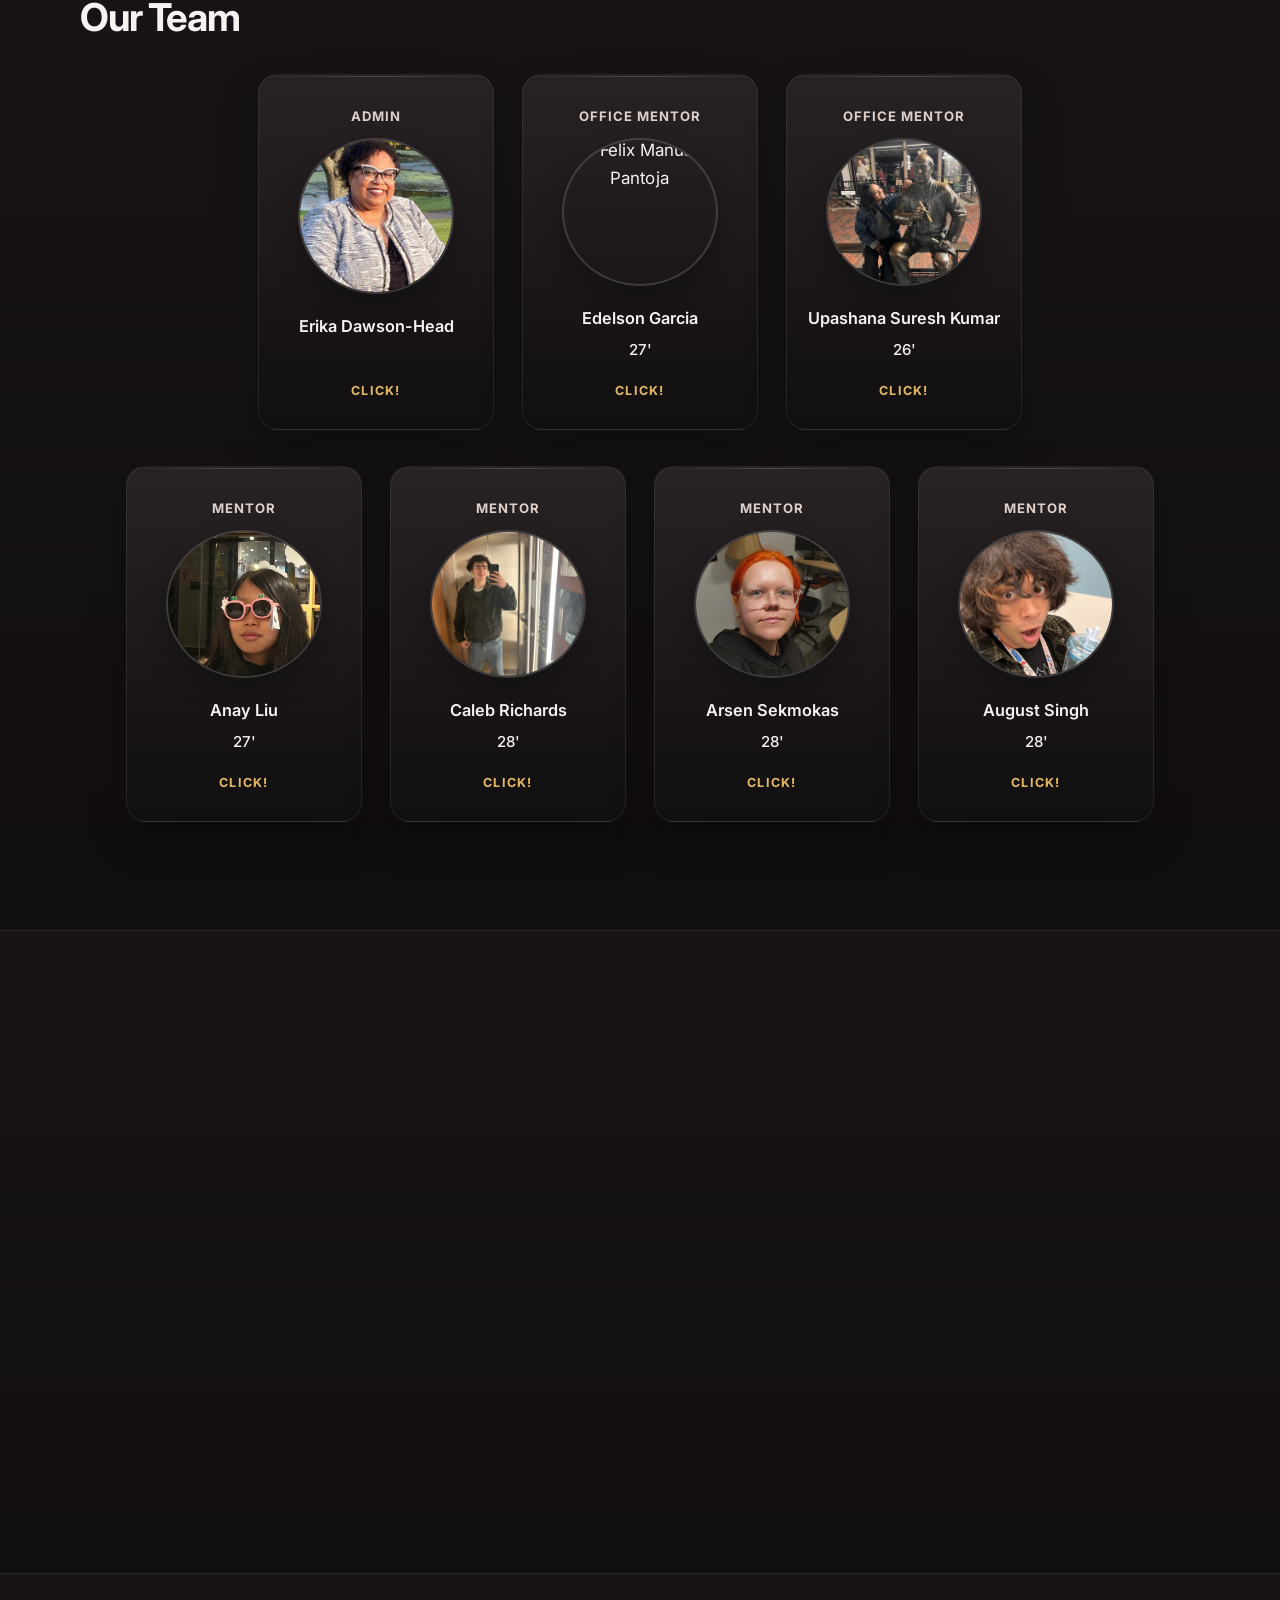
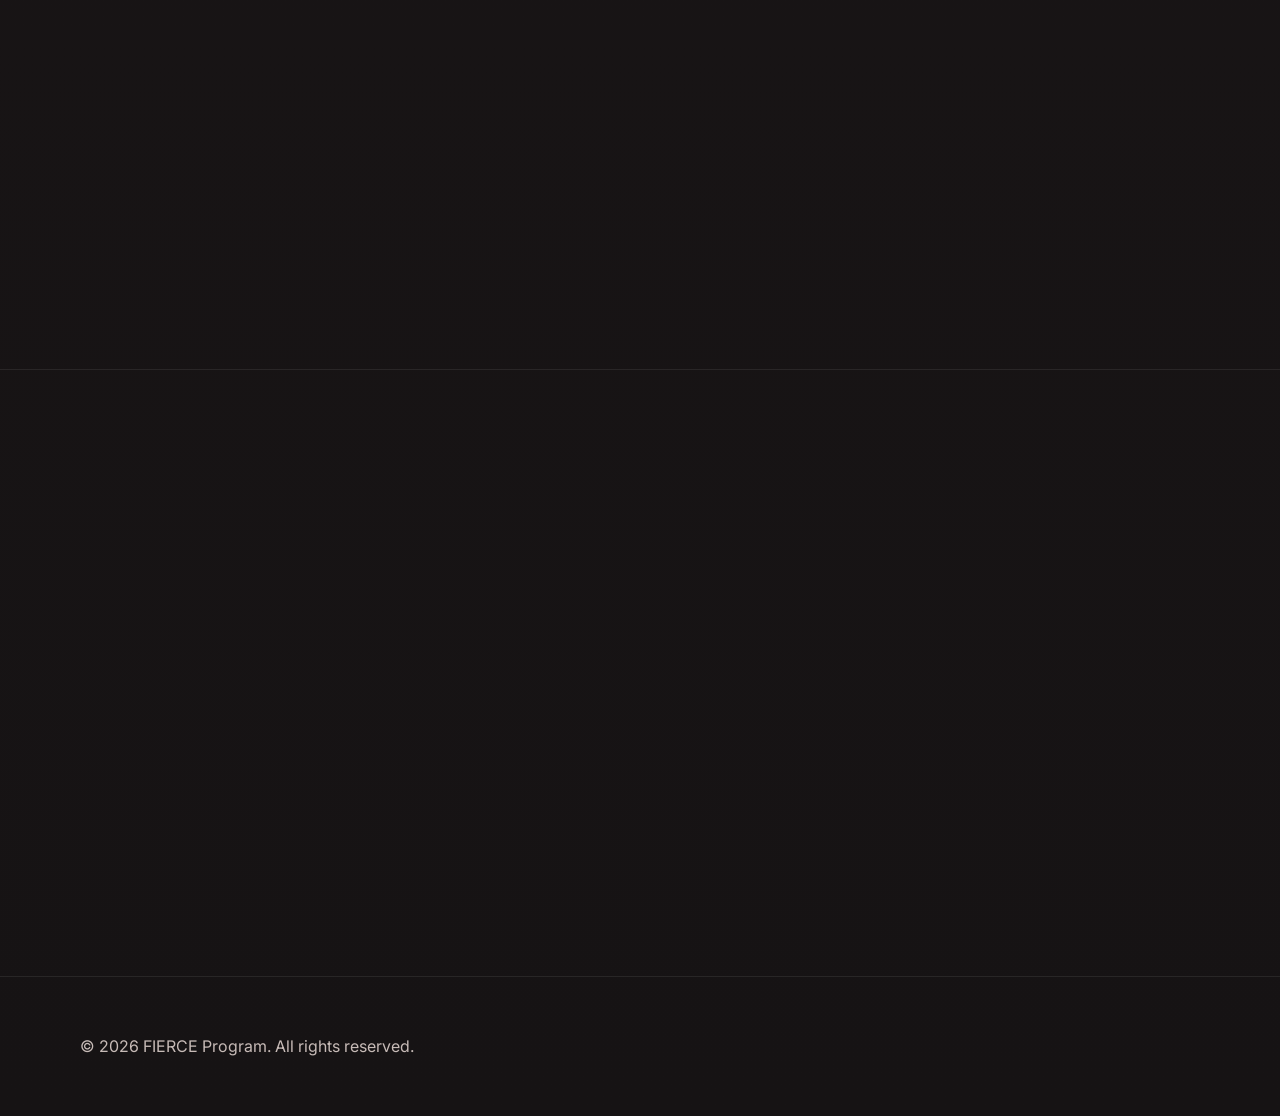
==== commit c45749d2: "added Caleb and August 'about us' tabs" ====
--- a/index.html
+++ b/index.html
@@ -112,7 +112,7 @@
                 <span class="team-info">
                   <span class="team-name">Erika Dawson-Head</span>
                 </span>
-                <span class="team-hint">Click to learn more</span>
+                <span class="team-hint">Click!</span>
               </span>
               <span class="person-face person-back">
                 <span class="team-info">
@@ -136,7 +136,7 @@
                   <span class="team-name">Edelson Garcia</span>
                   <span class="team-year">27'</span>
                 </span>
-                <span class="team-hint">Click to learn more</span>
+                <span class="team-hint">Click!</span>
               </span>
               <span class="person-face person-back">
                 <span class="team-info">
@@ -160,7 +160,7 @@
                   <span class="team-name">Upashana Suresh Kumar</span>
                   <span class="team-year">26'</span>
                 </span>
-                <span class="team-hint">Click to learn more</span>
+                <span class="team-hint">Click!</span>
               </span>
               <span class="person-face person-back">
                 <span class="team-info">
@@ -187,7 +187,7 @@
                   <span class="team-name">Anay Liu</span>
                   <span class="team-year">27'</span>
                 </span>
-                <span class="team-hint">Click to learn more</span>
+                <span class="team-hint">Click!</span>
               </span>
               <span class="person-face person-back">
                 <span class="team-info">
@@ -211,13 +211,13 @@
                   <span class="team-name">Caleb Richards</span>
                   <span class="team-year">28'</span>
                 </span>
-                <span class="team-hint">Click to learn more</span>
+                <span class="team-hint">Click!</span>
               </span>
               <span class="person-face person-back">
                 <span class="team-info">
                   <span class="team-role">About Caleb</span>
                 </span>
-                <span class="team-bio">Caleb supports members with hands-on problem solving and encourages steady progress on technical work.</span>
+                <span class="team-bio">Caleb is an inclusive individual who enjoys everything from sports to web-based development. He loves meeting new people and helping introduce them to UMass!</span>
                 <span class="team-hint">Click to flip back</span>
               </span>
             </span>
@@ -235,7 +235,7 @@
                   <span class="team-name">Arsen Sekmokas</span>
                   <span class="team-year">28'</span>
                 </span>
-                <span class="team-hint">Click to learn more</span>
+                <span class="team-hint">Click!</span>
               </span>
               <span class="person-face person-back">
                 <span class="team-info">
@@ -259,13 +259,13 @@
                   <span class="team-name">August Singh</span>
                   <span class="team-year">28'</span>
                 </span>
-                <span class="team-hint">Click to learn more</span>
+                <span class="team-hint">Click!</span>
               </span>
               <span class="person-face person-back">
                 <span class="team-info">
                   <span class="team-role">About August</span>
                 </span>
-                <span class="team-bio">August helps members stay engaged, break down tough problems, and grow their skills through practice.</span>
+                <span class="team-bio">August is a silly, non-binary, math nerd. they like theory!</span>
                 <span class="team-hint">Click to flip back</span>
               </span>
             </span>
--- a/styles.css
+++ b/styles.css
@@ -772,6 +772,10 @@
   text-transform: uppercase;
 }
 
+.person-front .team-hint {
+  font-size: 0.78rem;
+}
+
 /* -------------------------------
    Lists and FAQ
    ------------------------------- */
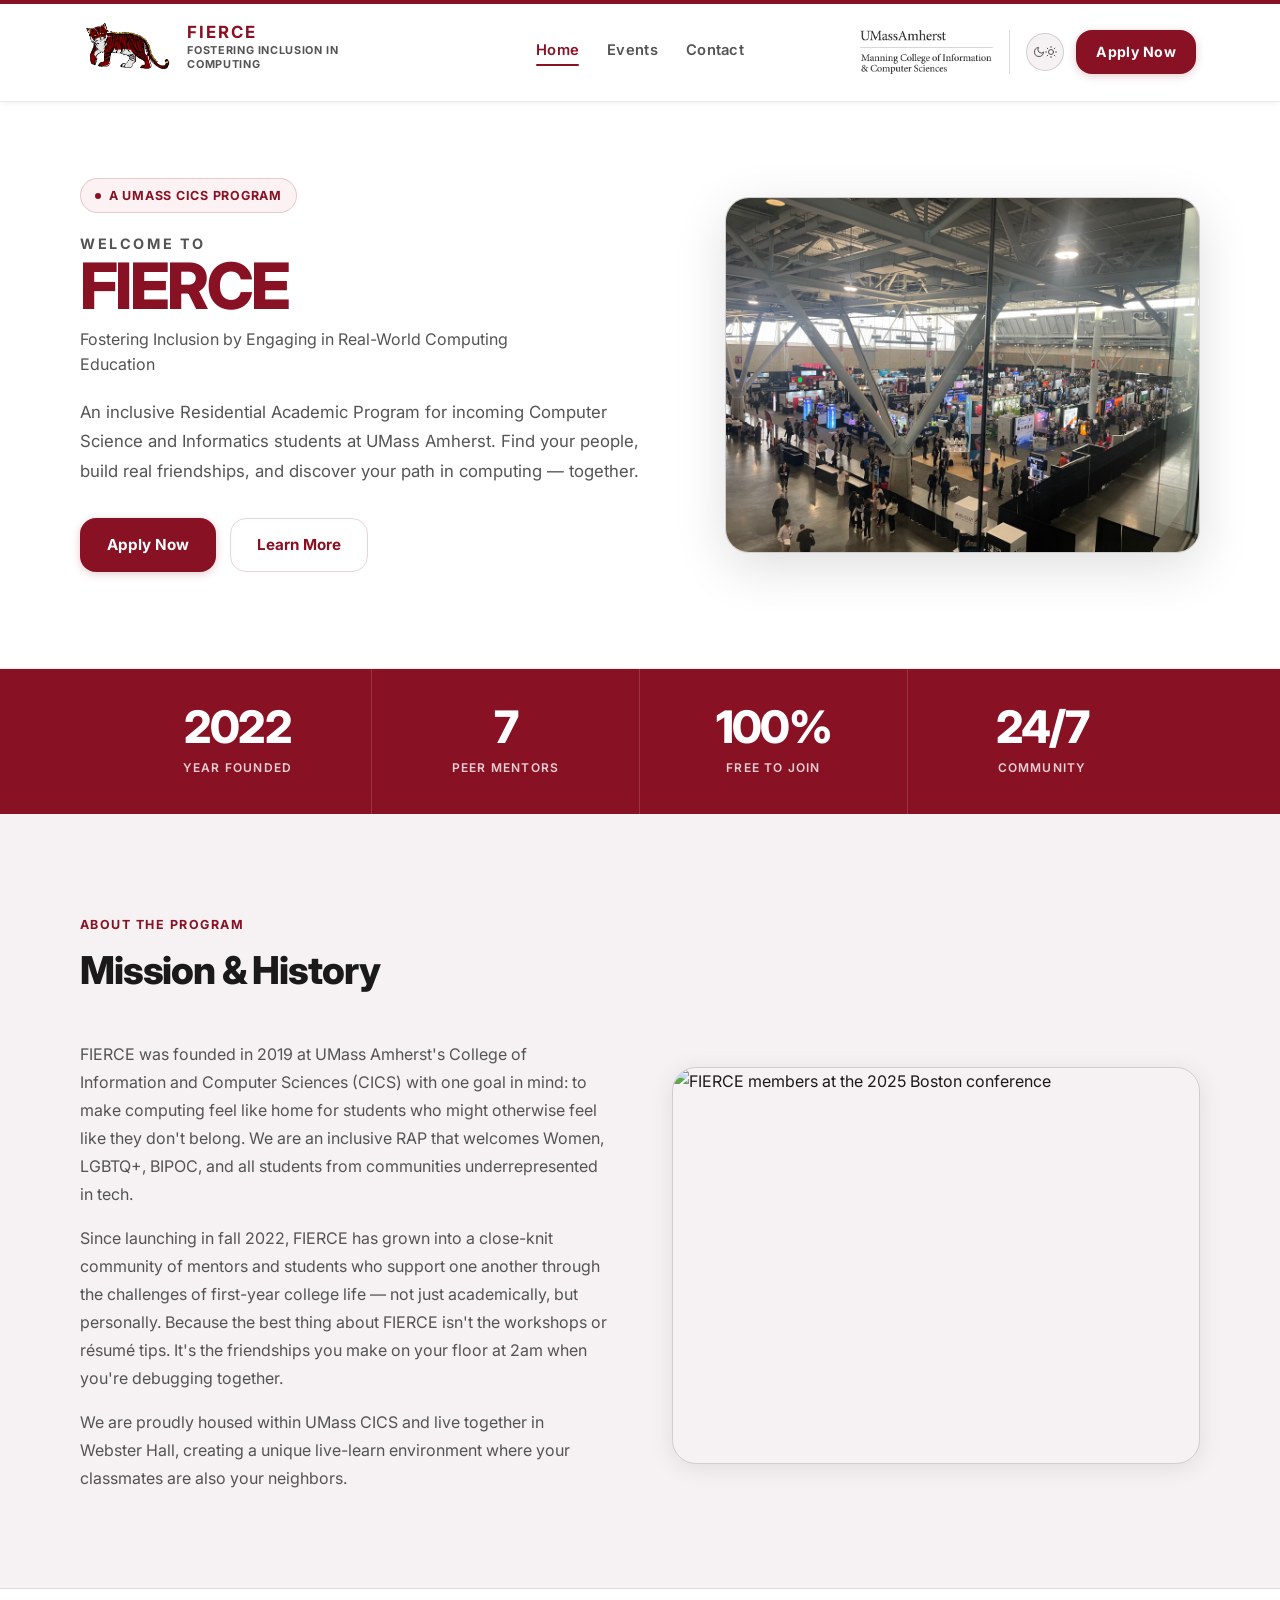
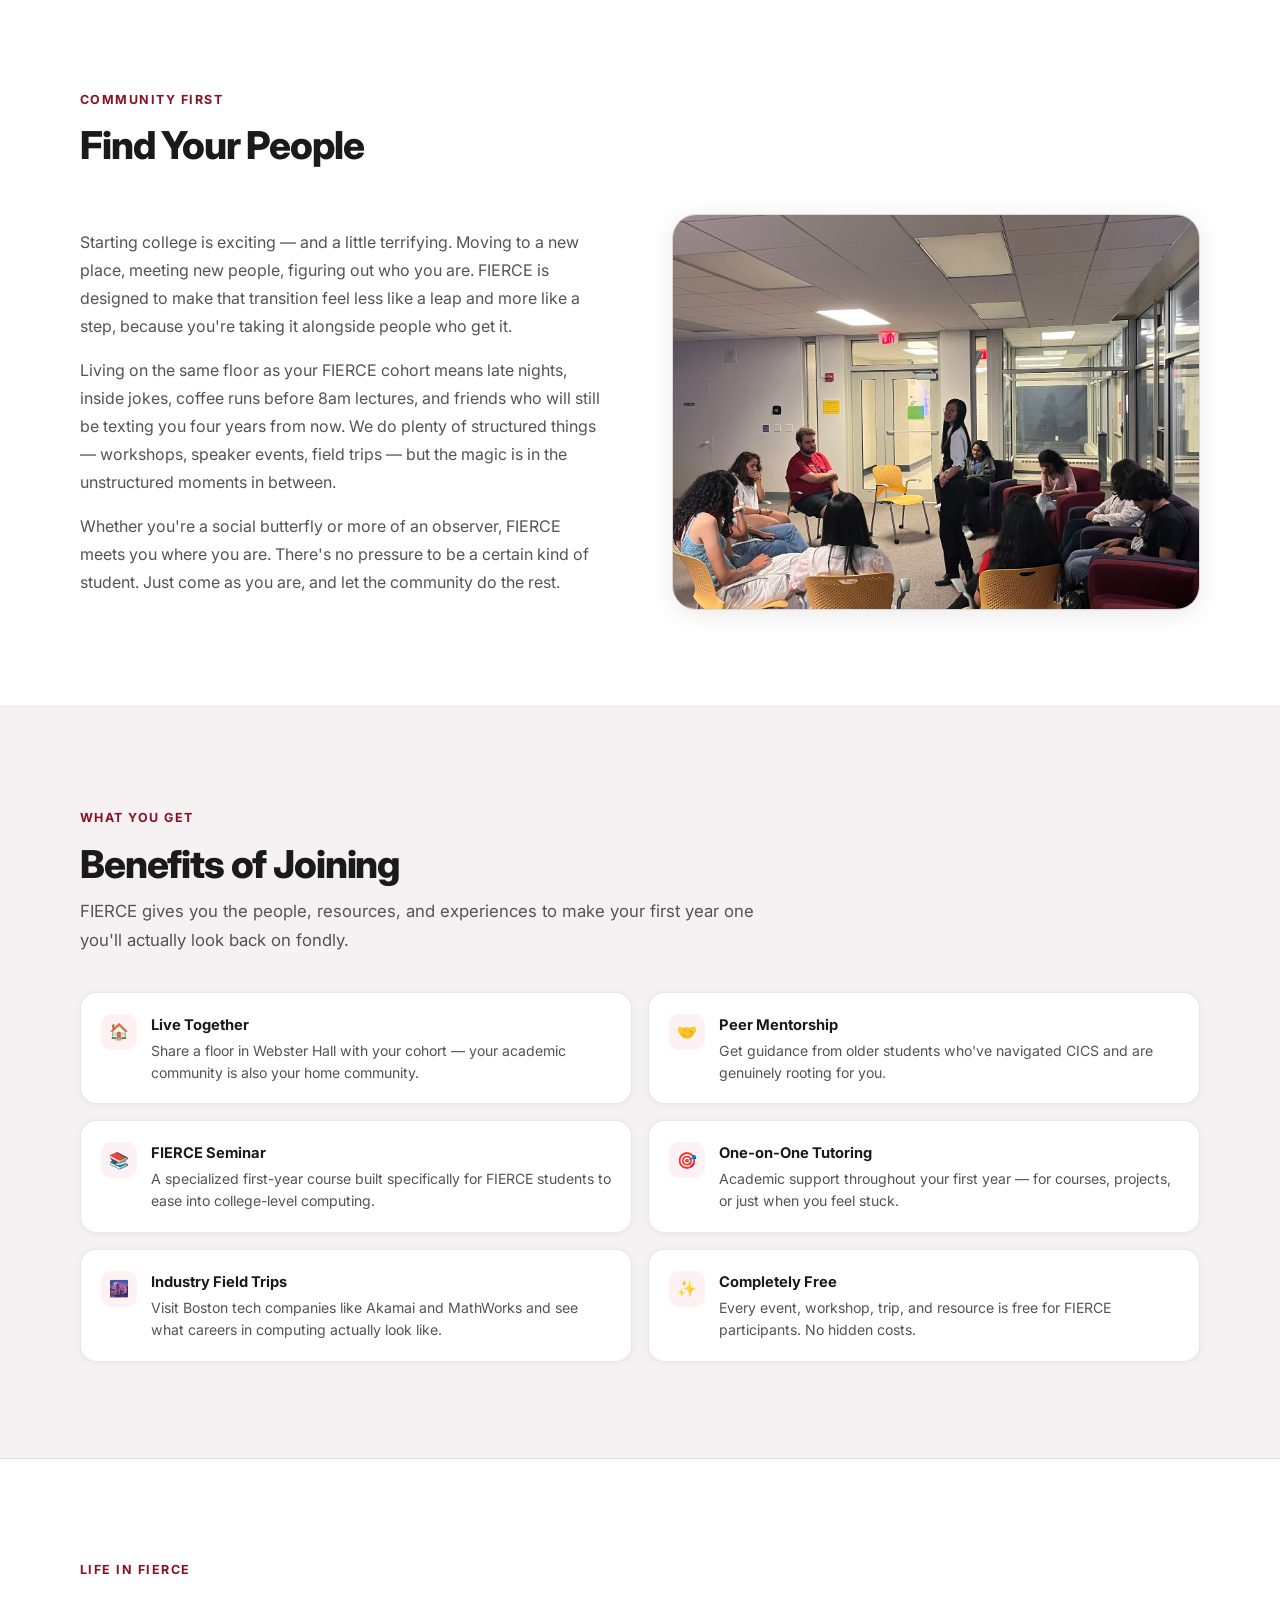
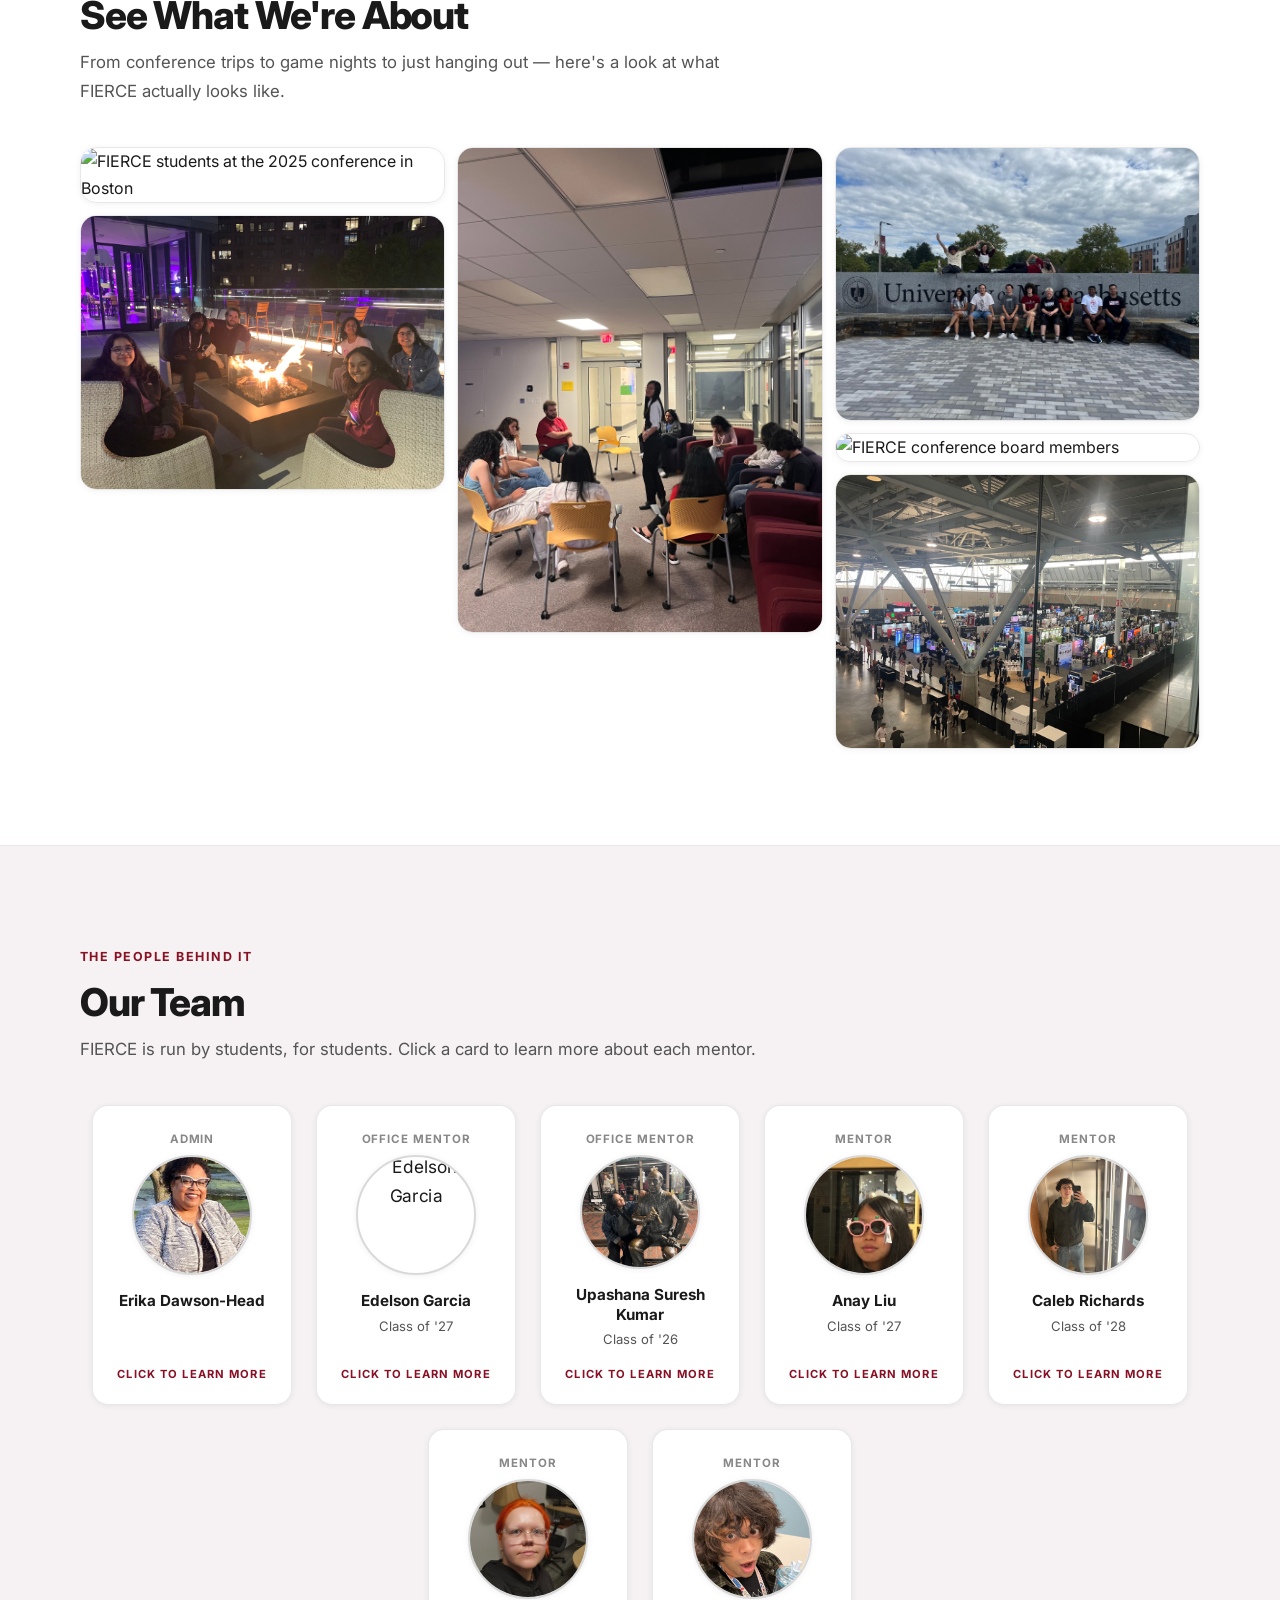
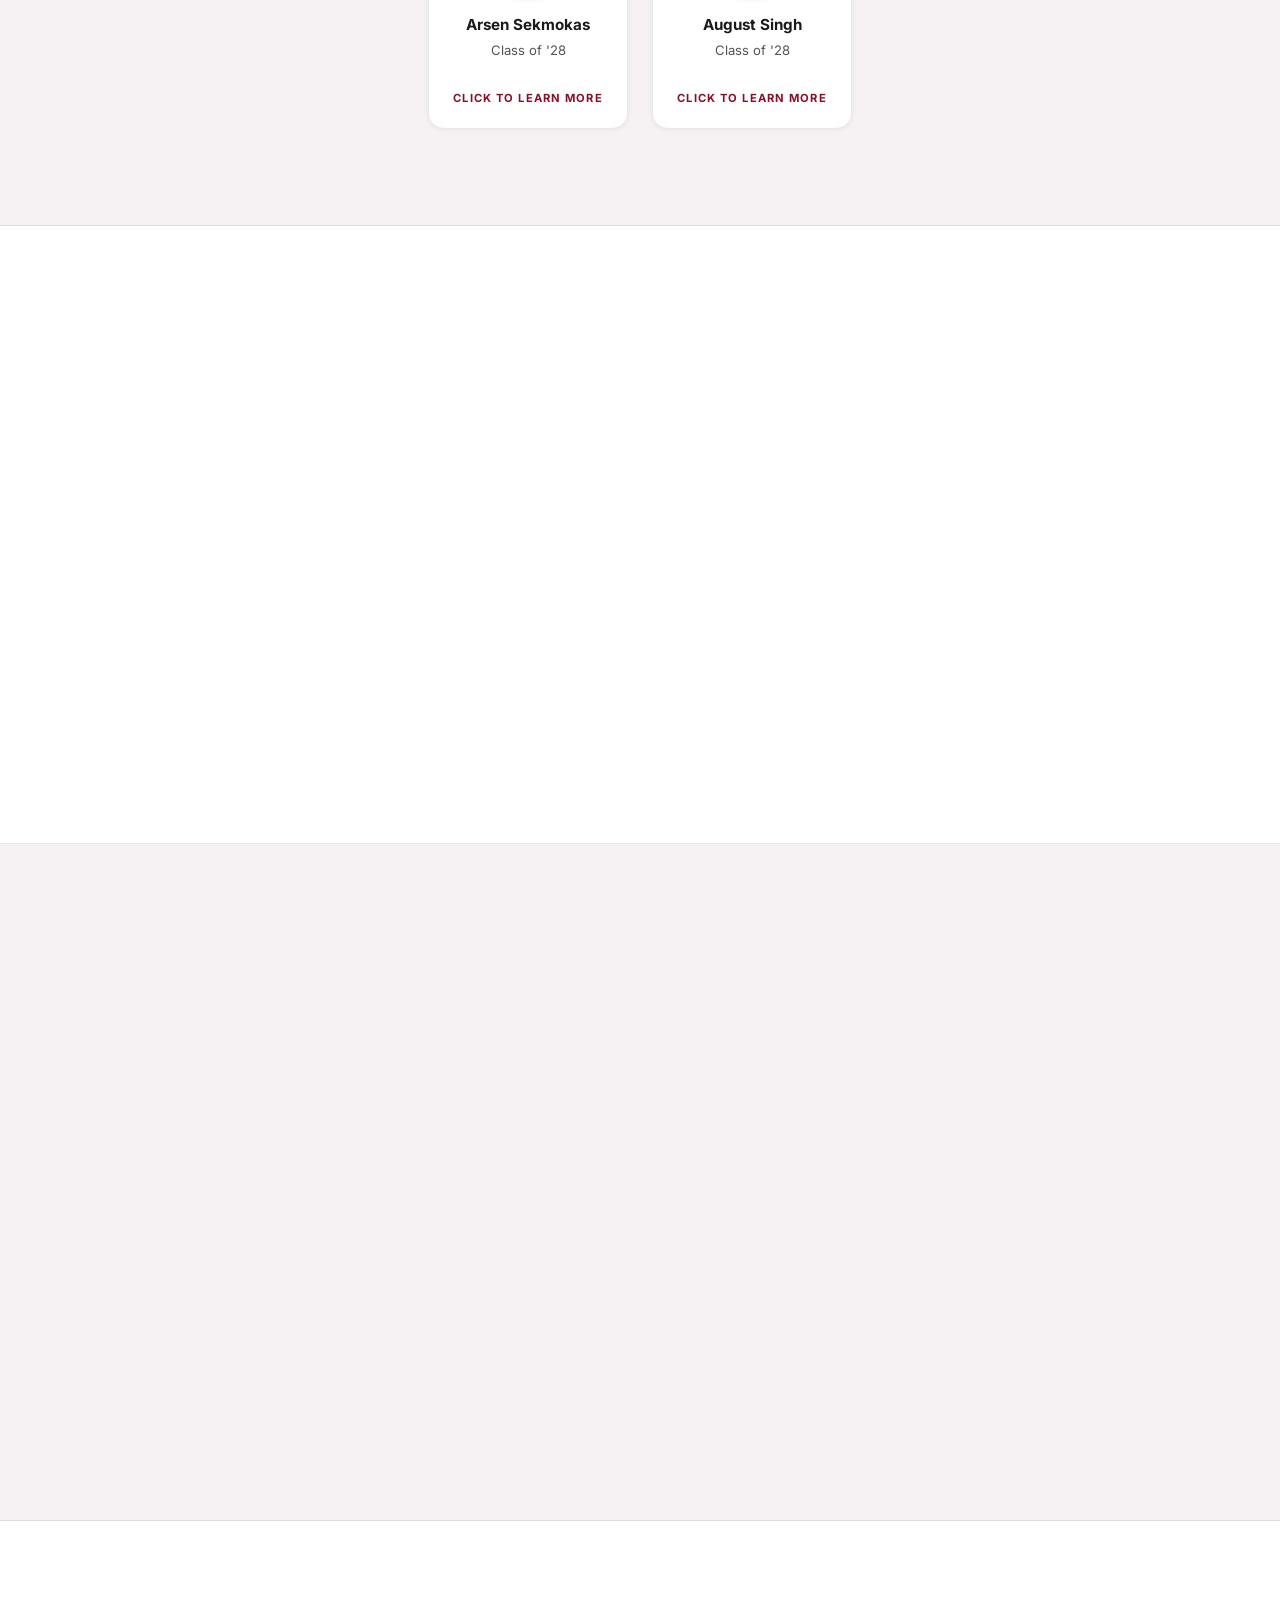
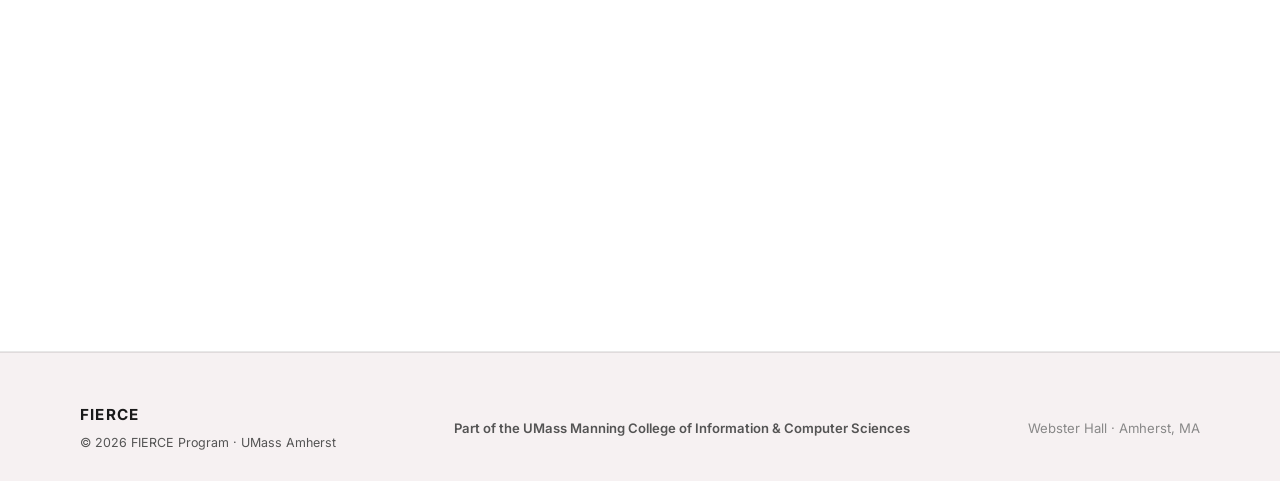
==== commit 584bf367: "cadabra" ====
--- a/index.html
+++ b/index.html
@@ -3,336 +3,575 @@
 <head>
   <meta charset="UTF-8">
   <meta name="viewport" content="width=device-width, initial-scale=1.0">
-  <script>document.documentElement.classList.add('js');</script>
-  <title>FIERCE Program</title>
+  <script>
+    (function() {
+      var saved = localStorage.getItem('fierceTheme');
+      if (saved) document.documentElement.setAttribute('data-theme', saved);
+      document.documentElement.classList.add('js');
+    })();
+  </script>
+  <title>FIERCE — UMass CICS Residential Academic Program</title>
   <link rel="preconnect" href="https://fonts.googleapis.com">
   <link rel="preconnect" href="https://fonts.gstatic.com" crossorigin>
-  <link href="https://fonts.googleapis.com/css2?family=Inter:wght@400;600;700&amp;display=swap" rel="stylesheet">
+  <link href="https://fonts.googleapis.com/css2?family=Inter:wght@400;500;600;700;800&display=swap" rel="stylesheet">
   <link rel="stylesheet" href="./styles.css">
-  <meta name="title" content="FIERCE • Fostering Inclusion in Computing">
-  <meta name="description" content="An inclusive Residential RAP for computer science and informatics majors, fostering professional support networks for underrepresented students.">
-
+  <meta name="description" content="FIERCE is a UMass CICS Residential Academic Program for incoming computer science and informatics students — build real friendships, confidence, and community.">
   <meta property="og:type" content="website">
-  <meta property="og:url" content="https://yourdomain.com/">
-  <meta property="og:title" content="FIERCE • Fostering Inclusion in Computing">
-  <meta property="og:description" content="Building community and support for Women, LGBTQ+, and BIPOC students in tech.">
-  <meta property="og:image" content="https://yourdomain.com/preview-image.jpg">
-
-  <meta property="twitter:card" content="summary_large_image">
-  <meta property="twitter:title" content="FIERCE Program">
-  <meta property="twitter:description" content="Fostering Inclusion by Engaging in Real-World Computing Education.">
+  <meta property="og:title" content="FIERCE · UMass CICS RAP">
+  <meta property="og:description" content="Fostering Inclusion by Engaging in Real-World Computing Education — an inclusive RAP for incoming CS and Informatics students at UMass Amherst.">
 </head>
 <body>
-  
-  <!-- Navigation Bar - Fixed header with logo, center links, and CTA button -->
+
+  <!-- nav -->
   <header class="site-header">
     <div class="nav-container">
       <div class="nav-left">
         <a href="./index.html" class="logo" aria-label="FIERCE Home">
-          <span class="logo-media" aria-hidden="true">
-            <img
-              src="./images/fierce_logo.jpeg"
-              alt=""
-              class="logo-image"
-              decoding="async"
-            />
-          </span>
+          <img src="./images/fierce_tiger_sticker.png" alt="" class="logo-tiger" decoding="async" aria-hidden="true" />
           <span class="logo-copy">
             <span class="logo-text">FIERCE</span>
             <span class="logo-tagline">Fostering Inclusion in Computing</span>
           </span>
         </a>
       </div>
+
       <nav class="nav-center" aria-label="Primary navigation">
         <a href="./index.html" class="nav-link" aria-current="page">Home</a>
         <a href="./programming.html" class="nav-link">Events</a>
         <a href="./contact.html" class="nav-link">Contact</a>
       </nav>
+
       <div class="nav-right">
-        <a href="./programming.html" class="cta-button">Get Started</a>
+        <div class="nav-cics">
+          <img src="./images/Manning_CICS-vert-b&w.png" alt="UMass Manning CICS" class="nav-cics-logo" />
+        </div>
+        <button class="theme-toggle" id="theme-toggle" aria-label="Toggle light/dark mode" type="button">
+          <svg class="icon-moon" xmlns="http://www.w3.org/2000/svg" viewBox="0 0 24 24" fill="none" stroke="currentColor" stroke-width="2" stroke-linecap="round" stroke-linejoin="round" aria-hidden="true"><path d="M21 12.79A9 9 0 1 1 11.21 3 7 7 0 0 0 21 12.79z"/></svg>
+          <svg class="icon-sun" xmlns="http://www.w3.org/2000/svg" viewBox="0 0 24 24" fill="none" stroke="currentColor" stroke-width="2" stroke-linecap="round" stroke-linejoin="round" aria-hidden="true"><circle cx="12" cy="12" r="5"/><line x1="12" y1="1" x2="12" y2="3"/><line x1="12" y1="21" x2="12" y2="23"/><line x1="4.22" y1="4.22" x2="5.64" y2="5.64"/><line x1="18.36" y1="18.36" x2="19.78" y2="19.78"/><line x1="1" y1="12" x2="3" y2="12"/><line x1="21" y1="12" x2="23" y2="12"/><line x1="4.22" y1="19.78" x2="5.64" y2="18.36"/><line x1="18.36" y1="5.64" x2="19.78" y2="4.22"/></svg>
+        </button>
+        <a href="./contact.html" class="cta-button">Apply Now</a>
+      </div>
+
+      <!-- hamburger -->
+      <button class="nav-hamburger" id="nav-hamburger" aria-label="Open navigation menu" aria-expanded="false" type="button">
+        <span class="hamburger-bar"></span>
+        <span class="hamburger-bar"></span>
+        <span class="hamburger-bar"></span>
+      </button>
+    </div>
+
+    <!-- mobile drawer -->
+    <div class="nav-drawer" id="nav-drawer">
+      <div class="nav-drawer-inner">
+        <nav class="nav-drawer-links" aria-label="Mobile navigation">
+          <a href="./index.html" class="nav-link" aria-current="page">Home</a>
+          <a href="./programming.html" class="nav-link">Events</a>
+          <a href="./contact.html" class="nav-link">Contact</a>
+        </nav>
+        <div class="nav-drawer-bottom">
+          <button class="theme-toggle" aria-label="Toggle light/dark mode" type="button">
+            <svg class="icon-moon" xmlns="http://www.w3.org/2000/svg" viewBox="0 0 24 24" fill="none" stroke="currentColor" stroke-width="2" stroke-linecap="round" stroke-linejoin="round" aria-hidden="true"><path d="M21 12.79A9 9 0 1 1 11.21 3 7 7 0 0 0 21 12.79z"/></svg>
+            <svg class="icon-sun" xmlns="http://www.w3.org/2000/svg" viewBox="0 0 24 24" fill="none" stroke="currentColor" stroke-width="2" stroke-linecap="round" stroke-linejoin="round" aria-hidden="true"><circle cx="12" cy="12" r="5"/><line x1="12" y1="1" x2="12" y2="3"/><line x1="12" y1="21" x2="12" y2="23"/><line x1="4.22" y1="4.22" x2="5.64" y2="5.64"/><line x1="18.36" y1="18.36" x2="19.78" y2="19.78"/><line x1="1" y1="12" x2="3" y2="12"/><line x1="21" y1="12" x2="23" y2="12"/><line x1="4.22" y1="19.78" x2="5.64" y2="18.36"/><line x1="18.36" y1="5.64" x2="19.78" y2="4.22"/></svg>
+          </button>
+          <a href="./contact.html" class="cta-button">Apply Now</a>
+        </div>
       </div>
     </div>
   </header>
 
   <main id="top">
-    <!-- Hero Section - Full-height banner with call-to-action -->
+
+    <!-- hero -->
     <section class="hero hero-home">
-      <div class="hero-inner hero-inner--home">
+      <div class="hero-inner">
         <div class="hero-copy">
-          <h1 class="hero-title">
-            <span class="hero-title-expansion">Fostering Inclusion by Engaging in Real-World Computing Education</span>
-            <span class="hero-title-intro">Welcome to</span>
-            <span class="hero-title-main">FIERCE</span>
+          <span class="hero-badge">
+            <span class="hero-badge-dot"></span>
+            A UMass CICS Program
+          </span>
+
+          <h1>
+            <span class="hero-pretitle">Welcome to</span>
+            <span class="brand-word">FIERCE</span>
           </h1>
-          <p>An inclusive RAP for incoming computer science and informatics students to build community, grow confidence, and find academic and personal support through mentorship and shared experiences.</p>
+          <p class="hero-subtitle">
+            Fostering Inclusion by Engaging in Real-World Computing Education
+          </p>
+          <p class="hero-desc">
+            An inclusive Residential Academic Program for incoming Computer Science and Informatics students at UMass Amherst. Find your people, build real friendships, and discover your path in computing — together.
+          </p>
           <div class="hero-actions">
-            <a href="./programming.html" class="primary">View Events</a>
-            <a href="#faqs" class="secondary">Learn more</a>
-          </div>
-        </div>
-        <div class="hero-brand-panel">
-          <img
-            src="./images/fierce_logo.jpeg"
-            alt="FIERCE tiger logo"
-            class="hero-brand-image"
-            decoding="async"
-          />
-        </div>
-      </div>
-    </section>
-
-    <!-- Mission &amp; History Section - Combined section explaining FIERCE's purpose and background -->
-    <section id="mission" class="section alt">
-      <div class="container">
+            <a href="./contact.html" class="btn btn-primary">Apply Now</a>
+            <a href="#about" class="btn btn-secondary">Learn More</a>
+          </div>
+        </div>
+
+        <div class="hero-photo-wrap">
+          <div class="hero-photo-frame">
+            <img
+              src="./images/bostonFullComference.jpeg"
+              alt="FIERCE students together at a conference in Boston"
+              decoding="async"
+            />
+          </div>
+        </div>
+      </div>
+    </section>
+
+    <!-- stats strip -->
+    <div class="stats-strip">
+      <div class="stats-grid">
+        <div class="stat-item">
+          <span class="stat-number">2022</span>
+          <span class="stat-label">Year Founded</span>
+        </div>
+        <div class="stat-item">
+          <span class="stat-number" data-count="7">0</span>
+          <span class="stat-label">Peer Mentors</span>
+        </div>
+        <div class="stat-item">
+          <span class="stat-number" data-count="100" data-suffix="%">0%</span>
+          <span class="stat-label">Free to Join</span>
+        </div>
+        <div class="stat-item">
+          <span class="stat-number">24/7</span>
+          <span class="stat-label">Community</span>
+        </div>
+      </div>
+    </div>
+
+    <!-- about / mission -->
+    <section id="about" class="section alt">
+      <div class="container">
+        <span class="section-label">About the Program</span>
         <h2>Mission &amp; History</h2>
-        <p>
-          FIERCE (Fostering Inclusion by Engaging in Real-World Computing Education) is an inclusive Residential RAP for incoming computer science and informatics majors. Designed to welcome students who may feel newer to studying computing, FIERCE provides opportunities for academic and social support to foster and sustain professional support networks. FIERCE honors women's contributions to computing and welcomes all students including those from marginalized communities in computing: Women, LGBTQ+, BIPOC, and others.
-        </p>
-        <p>
-          Since launching in 2019, the program has grown into a welcoming community where students build skills, share experiences, and support one another throughout their academic journey.
-        </p>
-      </div>
-    </section>
-
-    <!-- Team Section - 7 team members organized into two centered rows -->
+        <div class="split">
+          <div class="split-text">
+            <p>
+              FIERCE was founded in 2019 at UMass Amherst's College of Information and Computer Sciences (CICS) with one goal in mind: to make computing feel like home for students who might otherwise feel like they don't belong. We are an inclusive RAP that welcomes Women, LGBTQ+, BIPOC, and all students from communities underrepresented in tech.
+            </p>
+            <p>
+              Since launching in fall 2022, FIERCE has grown into a close-knit community of mentors and students who support one another through the challenges of first-year college life — not just academically, but personally. Because the best thing about FIERCE isn't the workshops or résumé tips. It's the friendships you make on your floor at 2am when you're debugging together.
+            </p>
+            <p>
+              We are proudly housed within UMass CICS and live together in Webster Hall, creating a unique live-learn environment where your classmates are also your neighbors.
+            </p>
+          </div>
+          <div class="split-photo">
+            <img
+              src="./images/boston2025ConferenceBoard.jpeg"
+              alt="FIERCE members at the 2025 Boston conference"
+            />
+          </div>
+        </div>
+      </div>
+    </section>
+
+    <!-- community -->
+    <section id="community" class="section">
+      <div class="container">
+        <span class="section-label">Community First</span>
+        <h2>Find Your People</h2>
+        <div class="split" style="direction: rtl;">
+          <div class="split-photo" style="direction: ltr;">
+            <img
+              src="./images/groupMafia.jpeg"
+              alt="FIERCE students laughing together at a game night"
+            />
+          </div>
+          <div class="split-text" style="direction: ltr;">
+            <p>
+              Starting college is exciting — and a little terrifying. Moving to a new place, meeting new people, figuring out who you are. FIERCE is designed to make that transition feel less like a leap and more like a step, because you're taking it alongside people who get it.
+            </p>
+            <p>
+              Living on the same floor as your FIERCE cohort means late nights, inside jokes, coffee runs before 8am lectures, and friends who will still be texting you four years from now. We do plenty of structured things — workshops, speaker events, field trips — but the magic is in the unstructured moments in between.
+            </p>
+            <p>
+              Whether you're a social butterfly or more of an observer, FIERCE meets you where you are. There's no pressure to be a certain kind of student. Just come as you are, and let the community do the rest.
+            </p>
+          </div>
+        </div>
+      </div>
+    </section>
+
+    <!-- benefits -->
+    <section id="benefits" class="section alt">
+      <div class="container">
+        <span class="section-label">What You Get</span>
+        <h2>Benefits of Joining</h2>
+        <p class="section-lead">FIERCE gives you the people, resources, and experiences to make your first year one you'll actually look back on fondly.</p>
+        <div class="benefits-grid">
+          <div class="benefit-item">
+            <div class="benefit-icon" aria-hidden="true">🏠</div>
+            <div class="benefit-text">
+              <strong>Live Together</strong>
+              <span>Share a floor in Webster Hall with your cohort — your academic community is also your home community.</span>
+            </div>
+          </div>
+          <div class="benefit-item">
+            <div class="benefit-icon" aria-hidden="true">🤝</div>
+            <div class="benefit-text">
+              <strong>Peer Mentorship</strong>
+              <span>Get guidance from older students who've navigated CICS and are genuinely rooting for you.</span>
+            </div>
+          </div>
+          <div class="benefit-item">
+            <div class="benefit-icon" aria-hidden="true">📚</div>
+            <div class="benefit-text">
+              <strong>FIERCE Seminar</strong>
+              <span>A specialized first-year course built specifically for FIERCE students to ease into college-level computing.</span>
+            </div>
+          </div>
+          <div class="benefit-item">
+            <div class="benefit-icon" aria-hidden="true">🎯</div>
+            <div class="benefit-text">
+              <strong>One-on-One Tutoring</strong>
+              <span>Academic support throughout your first year — for courses, projects, or just when you feel stuck.</span>
+            </div>
+          </div>
+          <div class="benefit-item">
+            <div class="benefit-icon" aria-hidden="true">🌆</div>
+            <div class="benefit-text">
+              <strong>Industry Field Trips</strong>
+              <span>Visit Boston tech companies like Akamai and MathWorks and see what careers in computing actually look like.</span>
+            </div>
+          </div>
+          <div class="benefit-item">
+            <div class="benefit-icon" aria-hidden="true">✨</div>
+            <div class="benefit-text">
+              <strong>Completely Free</strong>
+              <span>Every event, workshop, trip, and resource is free for FIERCE participants. No hidden costs.</span>
+            </div>
+          </div>
+        </div>
+      </div>
+    </section>
+
+    <!-- gallery -->
+    <section id="gallery" class="section">
+      <div class="container">
+        <span class="section-label">Life in FIERCE</span>
+        <h2>See What We're About</h2>
+        <p class="section-lead">From conference trips to game nights to just hanging out — here's a look at what FIERCE actually looks like.</p>
+        <div class="photo-grid">
+          <div class="photo-grid-item">
+            <img loading="lazy" src="./images/boston2025ComferenceMembers.jpeg" alt="FIERCE students at the 2025 conference in Boston" />
+          </div>
+          <div class="photo-grid-item">
+            <img loading="lazy" src="./images/afterComference.jpeg" alt="FIERCE members after a conference" />
+          </div>
+          <div class="photo-grid-item">
+            <img loading="lazy" src="./images/groupMafia.jpeg" alt="FIERCE students at game night" />
+          </div>
+          <div class="photo-grid-item">
+            <img loading="lazy" src="./images/welcome_umass.jpeg" alt="Welcome event at UMass" />
+          </div>
+          <div class="photo-grid-item">
+            <img loading="lazy" src="./images/boston2025ConferenceBoard.jpeg" alt="FIERCE conference board members" />
+          </div>
+          <div class="photo-grid-item">
+            <img loading="lazy" src="./images/bostonFullComference.jpeg" alt="Full FIERCE group at Boston conference" />
+          </div>
+        </div>
+      </div>
+    </section>
+
+    <!-- team -->
     <section id="team" class="section alt">
       <div class="container">
+        <span class="section-label">The People Behind It</span>
         <h2>Our Team</h2>
-        <!-- Top Row - 3 team members -->
-        <div class="team-row">
-          <button class="person person-card" type="button" aria-pressed="false" aria-label="Team member card for Erika Dawson-Head">
-            <span class="person-inner">
-              <span class="person-face person-front">
-                <span class="team-info">
-                  <span class="team-role">Admin</span>
-                </span>
-                <span class="team-circle">
-                  <img src="./images/mentor_photos/erika_dawson.jpg" alt="Erika Dawson-Head" class="team-photo team-photo--tight-crop" />
-                </span>
-                <span class="team-info">
-                  <span class="team-name">Erika Dawson-Head</span>
-                </span>
-                <span class="team-hint">Click!</span>
-              </span>
-              <span class="person-face person-back">
-                <span class="team-info">
-                  <span class="team-role">About Erika</span>
-                </span>
-                <span class="team-bio">Erika helps guide FIERCE behind the scenes and supports the mentor team as the program grows.</span>
-                <span class="team-hint">Click to flip back</span>
-              </span>
-            </span>
-          </button>
-          <button class="person person-card" type="button" aria-pressed="false" aria-label="Team member card for Felix Manuel Pantoja">
-            <span class="person-inner">
-              <span class="person-face person-front">
-                <span class="team-info">
-                  <span class="team-role">Office Mentor</span>
-                </span>
-                <span class="team-circle">
-                  <img src="https://picsum.photos/150/150?random=3" alt="Felix Manuel Pantoja" class="team-photo team-photo--tight-crop" />
-                </span>
-                <span class="team-info">
-                  <span class="team-name">Edelson Garcia</span>
-                  <span class="team-year">27'</span>
-                </span>
-                <span class="team-hint">Click!</span>
-              </span>
-              <span class="person-face person-back">
-                <span class="team-info">
-                  <span class="team-role">About Edelson</span>
-                </span>
-                <span class="team-bio">Edelson co-leads the mentor team and helps members work through projects, workshops, and technical questions.</span>
-                <span class="team-hint">Click to flip back</span>
-              </span>
-            </span>
-          </button>
-          <button class="person person-card" type="button" aria-pressed="false" aria-label="Team member card for Upashana Suresh Kumar">
-            <span class="person-inner">
-              <span class="person-face person-front">
-                <span class="team-info">
-                  <span class="team-role">Office Mentor</span>
-                </span>
-                <span class="team-circle">
-                  <img src="./images/mentor_photos/upashana_Suresh_Kumar.jpeg" alt="Upashana Suresh Kumar" class="team-photo team-photo--tight-crop" />
-                </span>
-                <span class="team-info">
-                  <span class="team-name">Upashana Suresh Kumar</span>
-                  <span class="team-year">26'</span>
-                </span>
-                <span class="team-hint">Click!</span>
-              </span>
-              <span class="person-face person-back">
-                <span class="team-info">
-                  <span class="team-role">About Upashana</span>
-                </span>
-                <span class="team-bio">Upashana helps lead mentor planning and creates a welcoming space for students building new technical skills.</span>
-                <span class="team-hint">Click to flip back</span>
-              </span>
-            </span>
-          </button>
-        </div>
-        <!-- Bottom Row - 4 team members -->
-        <div class="team-row">
-          <button class="person person-card" type="button" aria-pressed="false" aria-label="Team member card for Anay Liu">
-            <span class="person-inner">
-              <span class="person-face person-front">
-                <span class="team-info">
-                  <span class="team-role">Mentor</span>
-                </span>
-                <span class="team-circle">
-                  <img src="./images/mentor_photos/anay_Liu.jpeg" alt="Anay Liu" class="team-photo team-photo--tight-crop" />
-                </span>
-                <span class="team-info">
-                  <span class="team-name">Anay Liu</span>
-                  <span class="team-year">27'</span>
-                </span>
-                <span class="team-hint">Click!</span>
-              </span>
-              <span class="person-face person-back">
-                <span class="team-info">
-                  <span class="team-role">About Anay</span>
-                </span>
-                <span class="team-bio">Anay helps students build confidence, ask questions early, and keep moving during workshops and projects.</span>
-                <span class="team-hint">Click to flip back</span>
-              </span>
-            </span>
-          </button>
-          <button class="person person-card" type="button" aria-pressed="false" aria-label="Team member card for Caleb Richards">
-            <span class="person-inner">
-              <span class="person-face person-front">
-                <span class="team-info">
-                  <span class="team-role">Mentor</span>
-                </span>
-                <span class="team-circle">
-                  <img src="./images/mentor_photos/caleb_Richards.jpeg" alt="Caleb Richards" class="team-photo team-photo--tight-crop" />
-                </span>
-                <span class="team-info">
-                  <span class="team-name">Caleb Richards</span>
-                  <span class="team-year">28'</span>
-                </span>
-                <span class="team-hint">Click!</span>
-              </span>
-              <span class="person-face person-back">
-                <span class="team-info">
-                  <span class="team-role">About Caleb</span>
-                </span>
-                <span class="team-bio">Caleb is an inclusive individual who enjoys everything from sports to web-based development. He loves meeting new people and helping introduce them to UMass!</span>
-                <span class="team-hint">Click to flip back</span>
-              </span>
-            </span>
-          </button>
-          <button class="person person-card" type="button" aria-pressed="false" aria-label="Team member card for Arsen Sekmokas">
-            <span class="person-inner">
-              <span class="person-face person-front">
-                <span class="team-info">
-                  <span class="team-role">Mentor</span>
-                </span>
-                <span class="team-circle">
-                  <img src="./images/mentor_photos/arsen_Sekmokas.jpeg" alt="Arsen Sekmokas" class="team-photo team-photo--tight-crop" />
-                </span>
-                <span class="team-info">
-                  <span class="team-name">Arsen Sekmokas</span>
-                  <span class="team-year">28'</span>
-                </span>
-                <span class="team-hint">Click!</span>
-              </span>
-              <span class="person-face person-back">
-                <span class="team-info">
-                  <span class="team-role">About Arsen</span>
-                </span>
-                <span class="team-bio">Arsen mentors students through debugging, project planning, and the day-to-day challenges of learning to code.</span>
-                <span class="team-hint">Click to flip back</span>
-              </span>
-            </span>
-          </button>
-          <button class="person person-card" type="button" aria-pressed="false" aria-label="Team member card for August Singh">
-            <span class="person-inner">
-              <span class="person-face person-front">
-                <span class="team-info">
-                  <span class="team-role">Mentor</span>
-                </span>
-                <span class="team-circle">
-                  <img src="./images/mentor_photos/august.jpeg" alt="August Singh" class="team-photo team-photo--tight-crop" />
-                </span>
-                <span class="team-info">
-                  <span class="team-name">August Singh</span>
-                  <span class="team-year">28'</span>
-                </span>
-                <span class="team-hint">Click!</span>
-              </span>
-              <span class="person-face person-back">
-                <span class="team-info">
-                  <span class="team-role">About August</span>
-                </span>
-                <span class="team-bio">August is a silly, non-binary, math nerd. they like theory!</span>
-                <span class="team-hint">Click to flip back</span>
-              </span>
-            </span>
-          </button>
-        </div>
-      </div>
-    </section>
-
-    <!-- Benefits Section - Highlights of joining the program -->
-    <section id="benefits" class="section alt">
-      <div class="container">
-        <h2>Benefits of Joining</h2>
-        <ul class="list">
-          <li>Mentorship from experienced peer leaders in the CICS community.</li>
-          <li>Living on the same residential floor with fellow FIERCE students.</li>
-          <li>A specialized first-year seminar designed for FIERCE students.</li>
-          <li>One-on-one tutoring and academic support throughout your first year.</li>
-          <li>Networking opportunities with industry professionals and the broader tech community.</li>
-          <li>Career exploration and volunteer experiences that help students discover new paths.</li>
-          <li>Community-building outings and trips to Boston tech companies like Akamai and MathWorks.</li>
-        </ul>
-      </div>
-    </section>
-
-    <!-- Requirements Section - Program prerequisites and expectations -->
+        <p class="section-lead">FIERCE is run by students, for students. Click a card to learn more about each mentor.</p>
+
+        <div class="team-grid">
+
+          <!-- erika -->
+          <button class="person person-card" type="button" aria-pressed="false" aria-label="Erika Dawson-Head — program admin">
+            <span class="person-inner">
+              <span class="person-face person-front">
+                <span class="team-role">Admin</span>
+                <span class="team-circle">
+                  <img loading="lazy" src="./images/mentor_photos/erika_dawson.jpg" alt="Erika Dawson-Head" class="team-photo team-photo--tight-crop" />
+                </span>
+                <span class="team-name">Erika Dawson-Head</span>
+                <span class="team-hint">Click to learn more</span>
+              </span>
+              <span class="person-face person-back" aria-hidden="true">
+                <span class="team-role">About Erika</span>
+                <span class="team-bio">Erika guides FIERCE behind the scenes, supporting mentors and helping the program grow with intentionality and care.</span>
+                <span class="team-hint">Click to flip back</span>
+              </span>
+            </span>
+          </button>
+
+          <!-- edelson -->
+          <button class="person person-card" type="button" aria-pressed="false" aria-label="Edelson Garcia — office mentor">
+            <span class="person-inner">
+              <span class="person-face person-front">
+                <span class="team-role">Office Mentor</span>
+                <span class="team-circle">
+                  <!-- todo: add edelson photo to images/mentor_photos/ and update src -->
+                  <img loading="lazy" src="https://picsum.photos/seed/edelson/200/200" alt="Edelson Garcia" class="team-photo team-photo--tight-crop" />
+                </span>
+                <span class="team-name">Edelson Garcia</span>
+                <span class="team-year">Class of '27</span>
+                <span class="team-hint">Click to learn more</span>
+              </span>
+              <span class="person-face person-back" aria-hidden="true">
+                <span class="team-role">About Edelson</span>
+                <span class="team-bio">Edelson co-leads the mentor team and helps students work through projects, workshops, and their toughest technical questions.</span>
+                <span class="team-hint">Click to flip back</span>
+              </span>
+            </span>
+          </button>
+
+          <!-- upashana -->
+          <button class="person person-card" type="button" aria-pressed="false" aria-label="Upashana Suresh Kumar — office mentor">
+            <span class="person-inner">
+              <span class="person-face person-front">
+                <span class="team-role">Office Mentor</span>
+                <span class="team-circle">
+                  <img loading="lazy" src="./images/mentor_photos/upashana_Suresh_Kumar.jpeg" alt="Upashana Suresh Kumar" class="team-photo team-photo--tight-crop" />
+                </span>
+                <span class="team-name">Upashana Suresh Kumar</span>
+                <span class="team-year">Class of '26</span>
+                <span class="team-hint">Click to learn more</span>
+              </span>
+              <span class="person-face person-back" aria-hidden="true">
+                <span class="team-role">About Upashana</span>
+                <span class="team-bio">Upashana leads mentor planning and creates a welcoming, low-pressure space for students building their technical confidence.</span>
+                <span class="team-hint">Click to flip back</span>
+              </span>
+            </span>
+          </button>
+
+          <!-- anay -->
+          <button class="person person-card" type="button" aria-pressed="false" aria-label="Anay Liu — mentor">
+            <span class="person-inner">
+              <span class="person-face person-front">
+                <span class="team-role">Mentor</span>
+                <span class="team-circle">
+                  <img loading="lazy" src="./images/mentor_photos/anay_Liu.jpeg" alt="Anay Liu" class="team-photo team-photo--tight-crop" />
+                </span>
+                <span class="team-name">Anay Liu</span>
+                <span class="team-year">Class of '27</span>
+                <span class="team-hint">Click to learn more</span>
+              </span>
+              <span class="person-face person-back" aria-hidden="true">
+                <span class="team-role">About Anay</span>
+                <span class="team-bio">Anay helps students build confidence, ask questions early, and stay moving during workshops and collaborative projects.</span>
+                <span class="team-hint">Click to flip back</span>
+              </span>
+            </span>
+          </button>
+
+          <!-- caleb -->
+          <button class="person person-card" type="button" aria-pressed="false" aria-label="Caleb Richards — mentor">
+            <span class="person-inner">
+              <span class="person-face person-front">
+                <span class="team-role">Mentor</span>
+                <span class="team-circle">
+                  <img loading="lazy" src="./images/mentor_photos/caleb_Richards.jpeg" alt="Caleb Richards" class="team-photo team-photo--tight-crop" />
+                </span>
+                <span class="team-name">Caleb Richards</span>
+                <span class="team-year">Class of '28</span>
+                <span class="team-hint">Click to learn more</span>
+              </span>
+              <span class="person-face person-back" aria-hidden="true">
+                <span class="team-role">About Caleb</span>
+                <span class="team-bio">Caleb is an inclusive individual who loves everything from sports to web dev. He's passionate about helping new students feel at home at UMass.</span>
+                <span class="team-hint">Click to flip back</span>
+              </span>
+            </span>
+          </button>
+
+          <!-- arsen -->
+          <button class="person person-card" type="button" aria-pressed="false" aria-label="Arsen Sekmokas — mentor">
+            <span class="person-inner">
+              <span class="person-face person-front">
+                <span class="team-role">Mentor</span>
+                <span class="team-circle">
+                  <img loading="lazy" src="./images/mentor_photos/arsen_Sekmokas.jpeg" alt="Arsen Sekmokas" class="team-photo team-photo--tight-crop" />
+                </span>
+                <span class="team-name">Arsen Sekmokas</span>
+                <span class="team-year">Class of '28</span>
+                <span class="team-hint">Click to learn more</span>
+              </span>
+              <span class="person-face person-back" aria-hidden="true">
+                <span class="team-role">About Arsen</span>
+                <span class="team-bio">Arsen guides students through debugging, project planning, and the everyday challenges of learning to code for the first time.</span>
+                <span class="team-hint">Click to flip back</span>
+              </span>
+            </span>
+          </button>
+
+          <!-- august -->
+          <button class="person person-card" type="button" aria-pressed="false" aria-label="August Singh — mentor">
+            <span class="person-inner">
+              <span class="person-face person-front">
+                <span class="team-role">Mentor</span>
+                <span class="team-circle">
+                  <img loading="lazy" src="./images/mentor_photos/august.jpeg" alt="August Singh" class="team-photo team-photo--tight-crop" />
+                </span>
+                <span class="team-name">August Singh</span>
+                <span class="team-year">Class of '28</span>
+                <span class="team-hint">Click to learn more</span>
+              </span>
+              <span class="person-face person-back" aria-hidden="true">
+                <span class="team-role">About August</span>
+                <span class="team-bio">August is a silly, non-binary math nerd who loves theory and making FIERCE feel like a place where everyone truly belongs.</span>
+                <span class="team-hint">Click to flip back</span>
+              </span>
+            </span>
+          </button>
+
+        </div>
+      </div>
+    </section>
+
+    <!-- requirements -->
     <section id="requirements" class="section">
       <div class="container">
+        <span class="section-label">Who Can Join</span>
         <h2>Requirements</h2>
-        <ul class="list">
-          <li>An interest in learning computing and participating in community activities.</li>
-          <li>Openness to collaboration and peer support.</li>
-          <li>Willingness to engage in workshops and program events.</li>
-        </ul>
-      </div>
-    </section>
-
-    <!-- FAQs Section - Frequently asked questions -->
-    <section id="faqs" class="section">
-      <div class="container">
-        <h2>FAQs</h2>
+        <p class="section-lead">FIERCE is intentionally low-barrier. We care more about who you are than what you already know.</p>
+        <div class="benefits-grid" style="margin-top: 32px;">
+          <div class="benefit-item">
+            <div class="benefit-icon" aria-hidden="true">💻</div>
+            <div class="benefit-text">
+              <strong>Incoming First-Years</strong>
+              <span>Open to students entering UMass Amherst as Computer Science or Informatics majors.</span>
+            </div>
+          </div>
+          <div class="benefit-item">
+            <div class="benefit-icon" aria-hidden="true">🌱</div>
+            <div class="benefit-text">
+              <strong>Curiosity Over Experience</strong>
+              <span>No prior coding experience required. We welcome students who are new to computing.</span>
+            </div>
+          </div>
+          <div class="benefit-item">
+            <div class="benefit-icon" aria-hidden="true">🤲</div>
+            <div class="benefit-text">
+              <strong>Open to Community</strong>
+              <span>Willingness to collaborate, show up for each other, and engage with program events.</span>
+            </div>
+          </div>
+          <div class="benefit-item">
+            <div class="benefit-icon" aria-hidden="true">🏘️</div>
+            <div class="benefit-text">
+              <strong>Live on the FIERCE Floor</strong>
+              <span>Students must be willing to live in Webster Hall with the rest of the FIERCE cohort.</span>
+            </div>
+          </div>
+        </div>
+      </div>
+    </section>
+
+    <!-- faq -->
+    <section id="faqs" class="section alt">
+      <div class="container">
+        <span class="section-label">Questions</span>
+        <h2>Frequently Asked Questions</h2>
         <div class="faq">
+
           <details>
             <summary>Who can apply?</summary>
-            <p>Fill IN</p>
+            <div class="faq-body">
+              <p>FIERCE is open to all incoming first-year students enrolled in or intending to study Computer Science or Informatics at UMass Amherst. We especially welcome students from underrepresented communities in tech — including women, LGBTQ+ individuals, BIPOC students, and anyone who wants a more supportive on-ramp into computing. You don't need any prior experience; just a genuine curiosity and openness to community.</p>
+            </div>
           </details>
+
           <details>
             <summary>How much time should I expect to commit?</summary>
-            <p>Fill IN</p>
+            <div class="faq-body">
+              <p>FIERCE is designed to fit naturally into your first-year schedule. Most weeks, you'll have one or two optional events — a workshop, study session, speaker, or social hangout. There are a few anchor events each semester that we strongly encourage everyone to attend, but nothing is ever mandatory in a punishing way. The biggest commitment is simply choosing to live on the FIERCE floor and being present in the community.</p>
+            </div>
           </details>
+
           <details>
-            <summary>How can I apply?</summary>
-            <p>FILL IN</p>
+            <summary>How do I apply?</summary>
+            <div class="faq-body">
+              <p>Fill out our interest form on the <a href="./contact.html" class="text-link">Contact page</a>. We'll follow up with more information before the fall semester begins. Applications are reviewed on a rolling basis, so filling it out early is a good idea. If you have questions in the meantime, feel free to email us directly at <a href="mailto:fiercementors@umass.edu" class="text-link">fiercementors@umass.edu</a>.</p>
+            </div>
           </details>
+
           <details>
             <summary>Does it cost any money?</summary>
-            <p>Nope! Every event, workshop, and resource is completely free for participants.</p>
-          </details>          
-        </div>
-      </div>
-    </section>
+            <div class="faq-body">
+              <p>Nope — completely free. Every event, workshop, field trip, and resource within FIERCE is provided at no cost to participants. Housing costs are standard UMass residential rates and are separate from program participation.</p>
+            </div>
+          </details>
+
+          <details>
+            <summary>What's the difference between FIERCE and a regular dorm?</summary>
+            <div class="faq-body">
+              <p>In a typical dorm, you share a building with students from all majors and have little built-in structure for connection. In FIERCE, your floor is intentionally your community — your neighbors are also your study partners, your mentors, and eventually your friends. You'll have shared programming, a dedicated mentorship team, and a cohort that's going through the same things you are, at the same time. It's a much more supported first-year experience.</p>
+            </div>
+          </details>
+
+        </div>
+      </div>
+    </section>
+
+    <!-- cta banner -->
+    <section class="section" style="text-align: center;">
+      <div class="container" style="max-width: 640px;">
+        <span class="section-label">Ready?</span>
+        <h2>Join FIERCE This Fall</h2>
+        <p class="section-lead" style="margin: 0 auto 32px;">Fill out the interest form to get updates and secure your spot in the FIERCE community.</p>
+        <div class="hero-actions" style="justify-content: center;">
+          <a href="./contact.html" class="btn btn-primary">Fill Out the Interest Form</a>
+          <a href="./programming.html" class="btn btn-secondary">See Our Events</a>
+        </div>
+      </div>
+    </section>
+
   </main>
 
+  <!-- footer -->
   <footer class="site-footer">
-    <div class="container">
-      <p>© <span id="year"></span> FIERCE Program. All rights reserved.</p>
+    <div class="footer-inner">
+      <div class="footer-brand">
+        <div>
+          <span class="footer-brand-name">FIERCE</span>
+          <br>
+          <span class="footer-brand-sub">© <span id="year"></span> FIERCE Program · UMass Amherst</span>
+        </div>
+      </div>
+
+      <div class="footer-cics">
+        <span class="footer-cics-text">Part of the UMass Manning College of Information &amp; Computer Sciences</span>
+      </div>
+
+      <p class="footer-copy">Webster Hall · Amherst, MA</p>
     </div>
   </footer>
+
+  <!-- lightbox -->
+  <div class="lightbox" id="lightbox" role="dialog" aria-modal="true" aria-hidden="true" aria-label="Image preview">
+    <div class="lightbox-backdrop" id="lightbox-backdrop"></div>
+    <button class="lightbox-close" id="lightbox-close" aria-label="Close preview">
+      <svg xmlns="http://www.w3.org/2000/svg" viewBox="0 0 24 24" fill="none" stroke="currentColor" stroke-width="2.5" stroke-linecap="round" stroke-linejoin="round" aria-hidden="true"><line x1="18" y1="6" x2="6" y2="18"/><line x1="6" y1="6" x2="18" y2="18"/></svg>
+    </button>
+    <button class="lightbox-prev" id="lightbox-prev" aria-label="Previous image">
+      <svg xmlns="http://www.w3.org/2000/svg" viewBox="0 0 24 24" fill="none" stroke="currentColor" stroke-width="2.5" stroke-linecap="round" stroke-linejoin="round" aria-hidden="true"><polyline points="15 18 9 12 15 6"/></svg>
+    </button>
+    <button class="lightbox-next" id="lightbox-next" aria-label="Next image">
+      <svg xmlns="http://www.w3.org/2000/svg" viewBox="0 0 24 24" fill="none" stroke="currentColor" stroke-width="2.5" stroke-linecap="round" stroke-linejoin="round" aria-hidden="true"><polyline points="9 18 15 12 9 6"/></svg>
+    </button>
+    <div class="lightbox-stage">
+      <img class="lightbox-img" id="lightbox-img" src="" alt="" />
+    </div>
+    <span class="lightbox-counter" id="lightbox-counter"></span>
+  </div>
+
+  <!-- back to top -->
+  <button class="back-to-top" id="back-to-top" aria-label="Back to top">
+    <svg xmlns="http://www.w3.org/2000/svg" viewBox="0 0 24 24" fill="none" stroke="currentColor" stroke-width="2.5" stroke-linecap="round" stroke-linejoin="round" aria-hidden="true">
+      <polyline points="18 15 12 9 6 15"/>
+    </svg>
+  </button>
 
   <script src="./script.js"></script>
 </body>
--- a/styles.css
+++ b/styles.css
@@ -1,41 +1,76 @@
-/* -------------------------------
-   Global variables
-   ------------------------------- */
+/* fierce - umass cics rap */
+
+/* design tokens - light mode default */
 :root {
-  --bg: #1a1516;
-  --bg-elevated: #221d1e;
-  --panel: rgba(34, 28, 29, 0.94);
-  --panel-elevated: rgba(41, 35, 36, 0.97);
-  --panel-soft: rgba(51, 45, 46, 0.92);
-  --text: #f6f2f0;
-  --muted: #c7bbb7;
-  --muted-strong: #ddd1cd;
-  --brand: #a4271f;
-  --brand-strong: #cf5b33;
-  --brand-highlight: #e4ba64;
-  --border: rgba(255, 255, 255, 0.08);
-  --border-strong: rgba(255, 255, 255, 0.15);
-  --accent-border: rgba(228, 186, 100, 0.24);
-  --button-text: #1a1109;
-  --shadow-soft: 0 18px 40px rgba(0, 0, 0, 0.26);
-  --shadow-strong: 0 28px 70px rgba(0, 0, 0, 0.36);
-}
-
-/* -------------------------------
-   Base styles
-   ------------------------------- */
-* {
+  /* Backgrounds */
+  --bg:          #ffffff;
+  --bg-alt:      #f6f1f2;
+  --bg-card:     #ffffff;
+  --bg-nav:      rgba(255, 255, 255, 0.93);
+
+  /* Text */
+  --text:        #1a1a1a;
+  --text-muted:  #545454;
+  --text-xmuted: #888888;
+
+  /* Brand */
+  --brand:       #881124;
+  --brand-2:     #a51c30;
+  --brand-tint:  #fdf2f3;
+  --brand-border: rgba(136, 17, 36, 0.18);
+
+  /* UI chrome */
+  --border:      rgba(0, 0, 0, 0.09);
+  --border-mid:  rgba(0, 0, 0, 0.15);
+  --shadow-sm:   0 1px 6px rgba(0, 0, 0, 0.06);
+  --shadow-md:   0 4px 24px rgba(0, 0, 0, 0.09);
+  --shadow-lg:   0 14px 52px rgba(0, 0, 0, 0.13);
+
+  /* Radius */
+  --r-sm: 10px;
+  --r-md: 16px;
+  --r-lg: 24px;
+
+  /* Transition */
+  --t: 240ms ease;
+}
+
+/* dark mode overrides */
+[data-theme="dark"] {
+  --bg:          #131011;
+  --bg-alt:      #1c1718;
+  --bg-card:     #221d1e;
+  --bg-nav:      rgba(19, 16, 17, 0.93);
+
+  --text:        #f0ecea;
+  --text-muted:  #b8b0ae;
+  --text-xmuted: #7a7a7a;
+
+  --brand:       #d45a50;
+  --brand-2:     #e06a60;
+  --brand-tint:  rgba(200, 60, 50, 0.12);
+  --brand-border: rgba(212, 90, 80, 0.28);
+
+  --border:      rgba(255, 255, 255, 0.08);
+  --border-mid:  rgba(255, 255, 255, 0.15);
+  --shadow-sm:   0 1px 6px rgba(0, 0, 0, 0.3);
+  --shadow-md:   0 4px 24px rgba(0, 0, 0, 0.4);
+  --shadow-lg:   0 14px 52px rgba(0, 0, 0, 0.5);
+}
+
+/* reset and base styles */
+*, *::before, *::after {
   box-sizing: border-box;
 }
 
-html, body {
+html {
+  scroll-behavior: smooth;
+}
+
+body {
   margin: 0;
   padding: 0;
-  min-height: 100%;
-  background:
-    radial-gradient(1100px 620px at 14% -10%, rgba(164, 39, 31, 0.09), transparent 55%),
-    radial-gradient(900px 560px at 100% 0%, rgba(228, 186, 100, 0.06), transparent 48%),
-    linear-gradient(180deg, #1c1718 0%, #161314 100%);
+  background-color: var(--bg);
   color: var(--text);
   font-family:
     'Inter',
@@ -45,17 +80,10 @@
     Roboto,
     Helvetica,
     Arial,
-    'Apple Color Emoji',
-    'Segoe UI Emoji';
-  scroll-behavior: smooth;
-}
-
-body {
+    sans-serif;
+  font-size: 1rem;
   line-height: 1.7;
-}
-
-main {
-  position: relative;
+  transition: background-color var(--t), color var(--t);
 }
 
 img {
@@ -63,396 +91,434 @@
   max-width: 100%;
 }
 
-a,
-button {
-  transition:
-    color 180ms ease,
-    border-color 180ms ease,
-    background-color 180ms ease,
-    transform 180ms ease,
-    box-shadow 180ms ease;
+a {
+  transition: color var(--t), opacity var(--t);
 }
 
 :focus-visible {
-  outline: 2px solid var(--brand-highlight);
+  outline: 2px solid var(--brand);
   outline-offset: 3px;
 }
 
-/* -------------------------------
-   Navigation
-   ------------------------------- */
+/* thin maroon stripe fixed at the top of the page */
+body::before {
+  content: "";
+  display: block;
+  height: 4px;
+  background: var(--brand);
+  position: fixed;
+  top: 0;
+  left: 0;
+  right: 0;
+  z-index: 2000;
+}
+
+/* navigation */
 .site-header {
   position: sticky;
-  top: 0;
+  top: 4px; /* below the top stripe */
   z-index: 1000;
-  background: rgba(18, 15, 16, 0.82);
+  background: var(--bg-nav);
   backdrop-filter: blur(18px);
+  -webkit-backdrop-filter: blur(18px);
   border-bottom: 1px solid var(--border);
-  box-shadow:
-    inset 0 1px 0 rgba(255, 255, 255, 0.04),
-    0 16px 36px rgba(0, 0, 0, 0.18);
+  box-shadow: var(--shadow-sm);
+  transition: background var(--t), border-color var(--t), box-shadow var(--t);
 }
 
 .nav-container {
   max-width: 1160px;
   margin: 0 auto;
-  padding: 18px 24px;
+  padding: 16px 24px;
   display: grid;
   grid-template-columns: 1fr auto 1fr;
   align-items: center;
-  gap: 18px;
-}
-
-.nav-left {
-  justify-self: start;
-}
-
-.nav-center {
-  justify-self: center;
-  display: flex;
-  gap: 28px;
-}
-
-.nav-right {
-  justify-self: end;
-}
-
+  gap: 16px;
+}
+
+.nav-left  { justify-self: start; }
+.nav-center { justify-self: center; display: flex; gap: 28px; }
+.nav-right { justify-self: end; display: flex; align-items: center; gap: 12px; }
+
+/* cics logo in nav */
+.nav-cics {
+  display: flex;
+  align-items: center;
+  padding-right: 16px;
+  margin-right: 4px;
+  border-right: 1px solid var(--border-mid);
+}
+
+.nav-cics-logo {
+  height: 44px;
+  width: auto;
+  display: block;
+  opacity: 0.85;
+  transition: opacity var(--t), filter var(--t);
+}
+
+.nav-cics-logo:hover {
+  opacity: 1;
+}
+
+[data-theme="dark"] .nav-cics-logo {
+  filter: invert(1);
+  opacity: 0.75;
+}
+
+/* logo */
 .logo {
   display: inline-flex;
   align-items: center;
-  gap: 18px;
+  gap: 14px;
   color: var(--text);
   text-decoration: none;
   font-weight: 700;
 }
 
-.logo-media,
-.hero-inner,
-.hero-brand-panel,
-.card,
-.person-face,
-.faq details {
-  position: relative;
-  overflow: hidden;
-}
-
-.logo-media {
-  width: 88px;
+.logo-tiger {
+  height: 56px;
+  width: auto;
+  display: block;
   flex-shrink: 0;
-  padding: 4px;
-  border-radius: 18px;
-  background: linear-gradient(180deg, rgba(255, 255, 255, 0.05), rgba(255, 255, 255, 0.015));
-  border: 1px solid var(--border-strong);
-  box-shadow:
-    inset 0 1px 0 rgba(255, 255, 255, 0.08),
-    0 14px 28px rgba(0, 0, 0, 0.18);
-}
-
-.logo-media::before,
-.hero-inner::before,
-.hero-brand-panel::before,
-.card::before,
-.person-face::before,
-.faq details::before {
-  content: "";
-  position: absolute;
-  top: 1px;
-  left: 1px;
-  right: 1px;
-  height: 1px;
-  background: linear-gradient(90deg, transparent, rgba(255, 255, 255, 0.18), transparent);
-  pointer-events: none;
-}
-
-.logo-image {
-  width: 100%;
-  height: auto;
-  border-radius: 14px;
-  background: #000000;
 }
 
 .logo-copy {
   display: flex;
   flex-direction: column;
-  gap: 3px;
+  gap: 2px;
 }
 
 .logo-text {
-  font-size: 1.02rem;
-  letter-spacing: 0.14em;
+  font-size: 1.05rem;
+  letter-spacing: 0.12em;
   text-transform: uppercase;
+  color: var(--brand);
+  line-height: 1;
 }
 
 .logo-tagline {
-  max-width: 26ch;
-  color: var(--muted);
-  font-size: 0.7rem;
-  letter-spacing: 0.08em;
-  line-height: 1.4;
+  color: var(--text-muted);
+  font-size: 0.68rem;
+  letter-spacing: 0.06em;
   text-transform: uppercase;
-}
-
+  line-height: 1.3;
+  max-width: 28ch;
+}
+
+/* nav links */
 .nav-link {
-  color: var(--muted);
+  color: var(--text-muted);
   text-decoration: none;
   font-weight: 600;
+  font-size: 0.92rem;
+  letter-spacing: 0.02em;
   position: relative;
-  display: inline-block;
-  padding: 0 2px 10px;
-}
-
-.nav-link:hover {
-  color: var(--text);
-}
-
-.nav-link[aria-current='page'] {
-  color: var(--text);
+  padding-bottom: 3px;
+  transition: color var(--t);
+}
+
+.nav-link:hover,
+.nav-link[aria-current="page"] {
+  color: var(--brand);
 }
 
 .nav-link::after {
   content: "";
   position: absolute;
-  left: 50%;
+  left: 0;
+  right: 0;
   bottom: 0;
   height: 2px;
-  width: 100%;
-  background: linear-gradient(90deg, var(--brand-strong), var(--brand-highlight));
-  transform: translateX(-50%) scaleX(0);
-  transform-origin: center;
+  background: var(--brand);
+  border-radius: 2px;
+  transform: scaleX(0);
   transition: transform 220ms ease;
-  border-radius: 2px;
 }
 
 .nav-link:hover::after,
-.nav-link[aria-current='page']::after {
-  transform: translateX(-50%) scaleX(1);
-}
-
-.cta-button,
-.hero .primary,
-.hero .secondary {
-  display: inline-block;
-  position: relative;
-  overflow: hidden;
-  padding: 12px 20px;
-  border-radius: 14px;
+.nav-link[aria-current="page"]::after {
+  transform: scaleX(1);
+}
+
+/* theme toggle button */
+.theme-toggle {
+  display: flex;
+  align-items: center;
+  justify-content: center;
+  width: 38px;
+  height: 38px;
+  border: 1px solid var(--border-mid);
+  border-radius: 50%;
+  background: var(--bg-alt);
+  color: var(--text-muted);
+  cursor: pointer;
+  transition: background var(--t), color var(--t), border-color var(--t);
+  flex-shrink: 0;
+}
+
+.theme-toggle:hover {
+  background: var(--brand-tint);
+  border-color: var(--brand-border);
+  color: var(--brand);
+}
+
+.theme-toggle svg {
+  width: 16px;
+  height: 16px;
+  display: block;
+}
+
+/* light mode shows moon, dark mode shows sun */
+.icon-sun  { display: none; }
+.icon-moon { display: block; }
+
+/* dark mode flips which icon shows */
+[data-theme="dark"] .icon-sun  { display: block; }
+[data-theme="dark"] .icon-moon { display: none; }
+
+/* cta button */
+.cta-button {
+  display: inline-flex;
+  align-items: center;
+  padding: 10px 20px;
+  border-radius: var(--r-md);
+  background: var(--brand);
+  color: #ffffff;
   text-decoration: none;
   font-weight: 700;
-  box-shadow: var(--shadow-soft);
-}
-
-.cta-button,
-.hero .primary {
-  border: 1px solid rgba(112, 56, 18, 0.38);
-  background: linear-gradient(180deg, #eacb7b 0%, #d27a48 100%);
-  color: var(--button-text);
-  box-shadow:
-    inset 0 1px 0 rgba(255, 255, 255, 0.28),
-    inset 0 -1px 0 rgba(101, 43, 16, 0.2),
-    0 16px 30px rgba(0, 0, 0, 0.18);
-}
-
-.cta-button:hover,
-.hero .primary:hover {
+  font-size: 0.88rem;
+  letter-spacing: 0.03em;
+  transition: background var(--t), box-shadow var(--t), transform var(--t);
+  box-shadow: 0 2px 8px rgba(136, 17, 36, 0.22);
+}
+
+.cta-button:hover {
+  background: var(--brand-2);
   transform: translateY(-1px);
-  box-shadow:
-    inset 0 1px 0 rgba(255, 255, 255, 0.32),
-    inset 0 -1px 0 rgba(101, 43, 16, 0.24),
-    0 18px 34px rgba(0, 0, 0, 0.22);
-}
-
-.hero .secondary {
-  border: 1px solid var(--border-strong);
-  background: linear-gradient(180deg, var(--panel-soft), rgba(21, 18, 19, 0.98));
+  box-shadow: 0 6px 20px rgba(136, 17, 36, 0.3);
+}
+
+/* buttons */
+.btn {
+  display: inline-flex;
+  align-items: center;
+  justify-content: center;
+  padding: 13px 26px;
+  border-radius: var(--r-md);
+  text-decoration: none;
+  font-weight: 700;
+  font-size: 0.95rem;
+  transition: background var(--t), color var(--t), box-shadow var(--t), transform var(--t), border-color var(--t);
+}
+
+.btn-primary {
+  background: var(--brand);
+  color: #ffffff;
+  border: 1px solid transparent;
+  box-shadow: 0 2px 8px rgba(136, 17, 36, 0.22);
+}
+
+.btn-primary:hover {
+  background: var(--brand-2);
+  transform: translateY(-2px);
+  box-shadow: 0 8px 24px rgba(136, 17, 36, 0.3);
+}
+
+.btn-secondary {
+  background: transparent;
+  color: var(--brand);
+  border: 1.5px solid var(--brand-border);
+}
+
+.btn-secondary:hover {
+  background: var(--brand-tint);
+  border-color: var(--brand);
+  transform: translateY(-2px);
+}
+
+/* cics affiliation badge */
+.cics-badge {
+  display: inline-flex;
+  align-items: center;
+  gap: 8px;
+  padding: 6px 14px;
+  border-radius: 999px;
+  border: 1px solid var(--brand-border);
+  background: var(--brand-tint);
+  color: var(--brand);
+  font-size: 0.78rem;
+  font-weight: 700;
+  letter-spacing: 0.06em;
+  text-transform: uppercase;
+  text-decoration: none;
+}
+
+.cics-badge img {
+  height: 20px;
+  width: auto;
+}
+
+/* hero section */
+.hero {
+  padding: 80px 24px 96px;
+  background: var(--bg);
+  border-bottom: 1px solid var(--border);
+  transition: background var(--t);
+}
+
+.hero-inner {
+  max-width: 1120px;
+  margin: 0 auto;
+  display: grid;
+  grid-template-columns: minmax(0, 1.1fr) minmax(0, 0.9fr);
+  align-items: center;
+  gap: 64px;
+}
+
+.hero-inner--center {
+  max-width: 720px;
+  display: block;
+  text-align: center;
+}
+
+.hero-copy {
+  display: flex;
+  flex-direction: column;
+  align-items: flex-start;
+  gap: 0;
+}
+
+.hero-badge {
+  display: inline-flex;
+  align-items: center;
+  gap: 8px;
+  margin-bottom: 24px;
+  padding: 6px 14px;
+  border-radius: 999px;
+  border: 1px solid var(--brand-border);
+  background: var(--brand-tint);
+  color: var(--brand);
+  font-size: 0.78rem;
+  font-weight: 700;
+  letter-spacing: 0.06em;
+  text-transform: uppercase;
+}
+
+.hero-badge-dot {
+  width: 6px;
+  height: 6px;
+  border-radius: 50%;
+  background: var(--brand);
+  flex-shrink: 0;
+}
+
+.hero-pretitle {
+  display: block;
+  margin-bottom: 4px;
+  color: var(--text-muted);
+  font-size: 0.9rem;
+  font-weight: 700;
+  letter-spacing: 0.18em;
+  text-transform: uppercase;
+}
+
+.hero h1 {
+  margin: 0;
+  font-size: clamp(3rem, 5vw, 4.6rem);
+  font-weight: 800;
+  line-height: 0.96;
+  letter-spacing: -0.04em;
   color: var(--text);
-  box-shadow:
-    inset 0 1px 0 rgba(255, 255, 255, 0.06),
-    0 14px 28px rgba(0, 0, 0, 0.16);
-}
-
-.hero .secondary:hover {
-  transform: translateY(-1px);
-  border-color: var(--accent-border);
-  background: linear-gradient(180deg, rgba(55, 47, 48, 0.94), rgba(24, 20, 21, 0.98));
-}
-
-/* -------------------------------
-   Hero
-   ------------------------------- */
-.hero {
-  min-height: calc(100vh - 88px);
-  padding: 124px 24px 104px;
-  background:
-    linear-gradient(180deg, rgba(14, 12, 13, 0.16), rgba(14, 12, 13, 0.2)),
-    url("./images/afterComference.jpeg") left bottom / 30% auto no-repeat,
-    url("./images/boston2025ComferenceMembers.jpeg") right bottom / 28% auto no-repeat,
-    url("./images/bostonFullComference.jpeg") center / cover no-repeat;
-  border-bottom: 1px solid var(--border);
-  display: flex;
-  align-items: center;
+}
+
+.hero h1 .brand-word {
+  color: var(--brand);
+  display: block;
+}
+
+.hero-subtitle {
+  display: block;
+  margin-top: 10px;
+  margin-bottom: 20px;
+  max-width: 44ch;
+  color: var(--text-muted);
+  font-size: 1rem;
+  font-weight: 400;
+  letter-spacing: 0;
+  line-height: 1.6;
+}
+
+.hero-desc {
+  margin: 0;
+  max-width: 52ch;
+  color: var(--text-muted);
+  font-size: 1.05rem;
+  line-height: 1.75;
+}
+
+.hero-actions {
+  display: flex;
+  flex-wrap: wrap;
+  gap: 14px;
+  margin-top: 32px;
+}
+
+/* hero photo side */
+.hero-photo-wrap {
   position: relative;
+}
+
+.hero-photo-frame {
+  border-radius: var(--r-lg);
   overflow: hidden;
-}
-
-.hero::before {
+  border: 1px solid var(--border-mid);
+  box-shadow: var(--shadow-lg);
+  aspect-ratio: 4 / 3;
+  background: var(--bg-alt);
+}
+
+.hero-photo-frame img {
+  width: 100%;
+  height: 100%;
+  object-fit: cover;
+  display: block;
+}
+
+/* decorative accent behind photo */
+.hero-photo-wrap::before {
   content: "";
   position: absolute;
-  inset: 0;
-  pointer-events: none;
-  background:
-    linear-gradient(120deg, rgba(11, 10, 11, 0.9) 0%, rgba(11, 10, 11, 0.76) 44%, rgba(11, 10, 11, 0.58) 100%),
-    radial-gradient(900px 520px at 12% -12%, rgba(164, 39, 31, 0.16), transparent 58%),
-    radial-gradient(760px 440px at 100% 0%, rgba(228, 186, 100, 0.1), transparent 48%);
-}
-
-.hero::after {
-  content: "";
-  position: absolute;
-  top: 0;
-  left: 0;
-  right: 0;
-  height: 120px;
-  background: linear-gradient(180deg, rgba(255, 255, 255, 0.04), transparent);
-  pointer-events: none;
-}
-
-.hero-inner {
-  z-index: 1;
-  max-width: 1120px;
-  width: 100%;
-  margin: 0 auto;
-  padding: 44px 42px;
-  background: linear-gradient(180deg, var(--panel-elevated), rgba(19, 16, 17, 0.98));
-  border: 1px solid var(--border);
-  border-radius: 28px;
-  backdrop-filter: blur(12px);
-  box-shadow: var(--shadow-strong);
-}
-
-.hero-inner--home,
-.hero-inner--split {
-  display: grid;
-  grid-template-columns: minmax(0, 1.12fr) minmax(300px, 0.88fr);
-  align-items: center;
-  gap: 52px;
-}
-
-.hero-copy {
-  display: flex;
-  flex-direction: column;
-  align-items: flex-start;
-}
-
-.hero-brand-panel {
-  max-width: 420px;
-  justify-self: end;
-  padding: 20px;
-  border-radius: 22px;
-  background: linear-gradient(180deg, rgba(46, 40, 41, 0.94), rgba(23, 20, 21, 0.98));
-  border: 1px solid var(--border-strong);
-  box-shadow: 0 22px 48px rgba(0, 0, 0, 0.24);
-}
-
-.hero-brand-image {
-  width: 100%;
-  height: auto;
-  border-radius: 16px;
-  background: #000000;
-}
-
-.hero h1 {
+  inset: -12px -12px 12px 12px;
+  border-radius: var(--r-lg);
+  border: 2px solid var(--brand-border);
+  z-index: -1;
+}
+
+/* center hero variant for inner pages */
+.hero-inner--center h1 {
   margin: 0;
-  max-width: 9ch;
-  font-size: clamp(3rem, 5vw, 4.4rem);
-  line-height: 0.98;
-  letter-spacing: -0.04em;
-}
-
-.hero-title {
-  display: inline-flex;
-  flex-direction: column;
-  align-items: flex-start;
-  max-width: 34rem;
-}
-
-.hero-title-intro,
-.hero-title-main,
-.hero-title-expansion {
-  display: block;
-}
-
-.hero-title-intro {
-  margin-bottom: 0.55rem;
-  color: var(--muted-strong);
-  font-size: clamp(0.95rem, 1.3vw, 1.15rem);
-  font-weight: 700;
-  letter-spacing: 0.22em;
-  line-height: 1.2;
-  text-transform: uppercase;
-}
-
-.hero-title-main {
-  max-width: 8ch;
-}
-
-.hero-title-expansion {
-  width: fit-content;
-  max-width: none;
-  margin-bottom: 1rem;
-  padding: 0.5rem 1rem 0.55rem;
-  border: 1px solid rgba(228, 186, 100, 0.22);
-  border-radius: 999px;
-  background: linear-gradient(180deg, rgba(48, 38, 30, 0.72), rgba(30, 24, 21, 0.9));
-  color: var(--brand-highlight);
-  font-size: clamp(0.7rem, 0.9vw, 0.9rem);
-  line-height: 1.1;
-  letter-spacing: 0.03em;
-  white-space: nowrap;
-  box-shadow:
-    inset 0 1px 0 rgba(255, 255, 255, 0.05),
-    0 14px 30px rgba(0, 0, 0, 0.16);
-}
-
-.hero p {
-  margin: 18px 0 0 0;
-  max-width: 66ch;
-  color: var(--muted-strong);
-  font-size: 1.08rem;
-  line-height: 1.8;
-}
-
-.hero-actions {
-  display: flex;
-  flex-wrap: wrap;
-  gap: 16px;
-  margin-top: 30px;
-}
-
-.hero:not(.hero-home) .hero-inner {
-  max-width: 780px;
-  padding: 48px 44px;
-}
-
-.hero:not(.hero-home) .hero-inner--split {
-  max-width: 1120px;
-  padding: 44px 42px;
-}
-
-.hero:not(.hero-home) h1 {
-  max-width: none;
-}
-
-/* -------------------------------
-   Sections
-   ------------------------------- */
+  font-size: clamp(2.4rem, 4.5vw, 3.6rem);
+}
+
+.hero-inner--center .hero-desc {
+  margin: 16px auto 0;
+}
+
+.hero-inner--center .hero-actions {
+  justify-content: center;
+}
+
+/* sections */
 .section {
-  padding: 108px 24px;
+  padding: 96px 24px;
   border-bottom: 1px solid var(--border);
-  background: transparent;
+  background: var(--bg);
+  transition: background var(--t);
 }
 
 .section.alt {
-  background: linear-gradient(180deg, rgba(24, 20, 21, 0.96), rgba(17, 14, 15, 0.98));
+  background: var(--bg-alt);
 }
 
 .container {
@@ -461,195 +527,399 @@
 }
 
 .section h2 {
-  margin: 0 0 18px 0;
-  font-size: clamp(2.15rem, 3vw, 2.8rem);
-  line-height: 1.08;
+  margin: 0 0 12px;
+  font-size: clamp(2rem, 3vw, 2.6rem);
+  font-weight: 800;
   letter-spacing: -0.03em;
-}
-
-.section p {
-  max-width: 68ch;
+  line-height: 1.1;
+  color: var(--text);
+}
+
+.section-label {
+  display: inline-block;
+  margin-bottom: 14px;
+  color: var(--brand);
+  font-size: 0.78rem;
+  font-weight: 700;
+  letter-spacing: 0.12em;
+  text-transform: uppercase;
+}
+
+.section-lead {
+  max-width: 62ch;
+  color: var(--text-muted);
+  font-size: 1.05rem;
+  line-height: 1.75;
   margin: 0;
-  color: var(--muted);
-  font-size: 1.02rem;
-}
-
-.section p + p {
-  margin-top: 18px;
-}
-
-/* Section fade-in animation */
-/* Only hide section content when JS is active, so pages stay readable without it. */
+}
+
+.section-lead + .section-lead {
+  margin-top: 16px;
+}
+
+/* section fade in on scroll */
 .js .section .container {
-  opacity: 0;
-  transform: translateY(60px);
-  transition:
-    opacity 0.8s cubic-bezier(0.16, 1, 0.3, 1),
-    transform 0.8s cubic-bezier(0.16, 1, 0.3, 1);
-}
-
-.js .section.visible .container {
-  opacity: 1;
-  transform: translateY(0);
-}
-
-/* Staggered animation for section content */
-.js .section .card,
-.js .section .list,
-.js .section .faq,
-.js .section .team-row,
-.js .section h2,
-.js .section p {
   opacity: 0;
   transform: translateY(40px);
   transition:
+    opacity 0.7s cubic-bezier(0.16, 1, 0.3, 1),
+    transform 0.7s cubic-bezier(0.16, 1, 0.3, 1);
+}
+
+.js .section.visible .container {
+  opacity: 1;
+  transform: none;
+}
+
+.js .section .container > * {
+  opacity: 0;
+  transform: translateY(24px);
+  transition:
     opacity 0.6s cubic-bezier(0.16, 1, 0.3, 1),
     transform 0.6s cubic-bezier(0.16, 1, 0.3, 1);
 }
 
-.js .section.visible .card,
-.js .section.visible .list,
-.js .section.visible .faq,
-.js .section.visible .team-row,
-.js .section.visible h2,
-.js .section.visible p {
-  opacity: 1;
-  transform: translateY(0);
-}
-
-/* Staggered transition timing */
-.js .section.visible .container {
-  transition-delay: 0.1s;
-}
-
-.js .section.visible h2 {
-  transition-delay: 0.2s;
-}
-
-.js .section.visible p {
-  transition-delay: 0.3s;
-}
-
-.js .section.visible .card:nth-child(1) { transition-delay: 0.4s; }
-.js .section.visible .card:nth-child(2) { transition-delay: 0.5s; }
-.js .section.visible .card:nth-child(3) { transition-delay: 0.6s; }
-.js .section.visible .card:nth-child(4) { transition-delay: 0.7s; }
-.js .section.visible .card:nth-child(5) { transition-delay: 0.8s; }
-.js .section.visible .card:nth-child(6) { transition-delay: 0.9s; }
-
-.js .section.visible .list,
-.js .section.visible .faq,
-.js .section.visible .team-row {
-  transition-delay: 0.4s;
-}
-
-/* -------------------------------
-   Cards and content
-   ------------------------------- */
+.js .section.visible .container > *:nth-child(1) { opacity: 1; transform: none; transition-delay: 0.15s; }
+.js .section.visible .container > *:nth-child(2) { opacity: 1; transform: none; transition-delay: 0.25s; }
+.js .section.visible .container > *:nth-child(3) { opacity: 1; transform: none; transition-delay: 0.35s; }
+.js .section.visible .container > *:nth-child(4) { opacity: 1; transform: none; transition-delay: 0.45s; }
+.js .section.visible .container > *:nth-child(5) { opacity: 1; transform: none; transition-delay: 0.55s; }
+.js .section.visible .container > *:nth-child(6) { opacity: 1; transform: none; transition-delay: 0.65s; }
+
+/* two column layout */
+.split {
+  display: grid;
+  grid-template-columns: 1fr 1fr;
+  gap: 64px;
+  align-items: center;
+  margin-top: 48px;
+}
+
+.split-text {
+  display: flex;
+  flex-direction: column;
+  gap: 16px;
+}
+
+.split-text p {
+  margin: 0;
+  color: var(--text-muted);
+  line-height: 1.75;
+}
+
+.split-photo {
+  border-radius: var(--r-lg);
+  overflow: hidden;
+  border: 1px solid var(--border-mid);
+  box-shadow: var(--shadow-md);
+}
+
+.split-photo img {
+  width: 100%;
+  height: 100%;
+  object-fit: cover;
+  display: block;
+  aspect-ratio: 4 / 3;
+}
+
+/* cards */
 .cards {
+  display: grid;
+  grid-template-columns: repeat(3, minmax(0, 1fr));
+  gap: 20px;
+  margin-top: 40px;
   list-style: none;
   padding: 0;
-  margin: 40px 0 0 0;
-  display: grid;
-  grid-template-columns: repeat(3, minmax(0, 1fr));
-  gap: 24px;
 }
 
 .card {
+  background: var(--bg-card);
+  border: 1px solid var(--border);
+  border-radius: var(--r-md);
+  padding: 28px 24px;
+  box-shadow: var(--shadow-sm);
+  transition: background var(--t), border-color var(--t), box-shadow var(--t), transform var(--t);
   display: flex;
   flex-direction: column;
-  height: 100%;
-  padding: 28px 26px;
-  background: linear-gradient(180deg, var(--panel-elevated), rgba(19, 16, 17, 0.98));
-  border: 1px solid var(--border);
-  border-radius: 20px;
-  box-shadow: var(--shadow-soft);
+}
+
+.card:hover {
+  box-shadow: var(--shadow-md);
+  transform: translateY(-2px);
+}
+
+.card-icon {
+  width: 44px;
+  height: 44px;
+  display: flex;
+  align-items: center;
+  justify-content: center;
+  border-radius: var(--r-sm);
+  background: var(--brand-tint);
+  color: var(--brand);
+  margin-bottom: 18px;
+  font-size: 1.3rem;
 }
 
 .card img {
   width: 100%;
-  max-height: 220px;
+  height: 180px;
   object-fit: cover;
-  border-radius: 14px;
+  border-radius: var(--r-sm);
   margin-bottom: 18px;
-  box-shadow: 0 12px 28px rgba(0, 0, 0, 0.24);
-}
-
-.card h3,
-.faq summary {
+}
+
+.card h3 {
+  margin: 0 0 10px;
+  font-size: 1.08rem;
+  font-weight: 700;
+  letter-spacing: -0.01em;
   color: var(--text);
-}
-
-.card h3 {
-  margin: 0 0 14px 0;
-  font-size: 1.18rem;
-  line-height: 1.25;
-  letter-spacing: -0.02em;
-}
-
-.card p,
-.faq p,
-.list {
-  color: var(--muted);
+  line-height: 1.3;
 }
 
 .card p {
   margin: 0;
-}
-
-.contact-grid {
-  max-width: 760px;
+  color: var(--text-muted);
+  font-size: 0.95rem;
+  line-height: 1.65;
+  flex: 1;
+}
+
+/* benefits grid */
+.benefits-grid {
+  display: grid;
   grid-template-columns: repeat(2, minmax(0, 1fr));
-}
-
-.text-link {
-  color: var(--brand-highlight);
-  text-decoration: none;
+  gap: 16px;
+  margin-top: 36px;
+}
+
+.benefit-item {
+  display: flex;
+  align-items: flex-start;
+  gap: 14px;
+  padding: 20px;
+  background: var(--bg-card);
+  border: 1px solid var(--border);
+  border-radius: var(--r-md);
+  box-shadow: var(--shadow-sm);
+  transition: background var(--t), box-shadow var(--t);
+}
+
+.benefit-icon {
+  width: 36px;
+  height: 36px;
+  flex-shrink: 0;
+  border-radius: var(--r-sm);
+  background: var(--brand-tint);
+  color: var(--brand);
+  display: flex;
+  align-items: center;
+  justify-content: center;
+  font-size: 1rem;
+  margin-top: 1px;
+}
+
+.benefit-text {
+  display: flex;
+  flex-direction: column;
+  gap: 2px;
+}
+
+.benefit-text strong {
+  font-size: 0.92rem;
+  font-weight: 700;
+  color: var(--text);
+}
+
+.benefit-text span {
+  font-size: 0.88rem;
+  color: var(--text-muted);
+  line-height: 1.55;
+}
+
+/* photo gallery */
+.photo-grid {
+  columns: 3;
+  column-gap: 12px;
+  margin-top: 40px;
+}
+
+.photo-grid-item {
+  break-inside: avoid;
+  margin-bottom: 12px;
+  border-radius: var(--r-md);
+  overflow: hidden;
+  border: 1px solid var(--border);
+  box-shadow: var(--shadow-sm);
+  cursor: zoom-in;
+  transition: box-shadow var(--t), transform var(--t), opacity var(--t);
+}
+
+.photo-grid-item:hover {
+  box-shadow: var(--shadow-md);
+  transform: scale(1.012);
+  opacity: 0.9;
+}
+
+.photo-grid-item img {
+  width: 100%;
+  height: auto;
+  display: block;
+}
+
+/* lightbox */
+.lightbox {
+  position: fixed;
+  inset: 0;
+  z-index: 3000;
+  display: flex;
+  align-items: center;
+  justify-content: center;
+  opacity: 0;
+  pointer-events: none;
+  transition: opacity 240ms ease;
+}
+
+.lightbox.is-open {
+  opacity: 1;
+  pointer-events: auto;
+}
+
+.lightbox-backdrop {
+  position: absolute;
+  inset: 0;
+  background: rgba(0, 0, 0, 0.92);
+}
+
+.lightbox-stage {
+  position: relative;
+  z-index: 1;
+  display: flex;
+  align-items: center;
+  justify-content: center;
+  max-width: 92vw;
+  max-height: 92vh;
+}
+
+.lightbox-img {
+  max-width: 92vw;
+  max-height: 88vh;
+  width: auto;
+  height: auto;
+  border-radius: var(--r-md);
+  box-shadow: 0 32px 96px rgba(0, 0, 0, 0.7);
+  opacity: 1;
+  transition: opacity 160ms ease;
+  display: block;
+}
+
+.lightbox-img.is-switching {
+  opacity: 0;
+}
+
+.lightbox-close {
+  position: fixed;
+  top: 18px;
+  right: 20px;
+  z-index: 2;
+  width: 44px;
+  height: 44px;
+  display: flex;
+  align-items: center;
+  justify-content: center;
+  background: rgba(255, 255, 255, 0.12);
+  border: 1px solid rgba(255, 255, 255, 0.22);
+  border-radius: 50%;
+  color: #ffffff;
+  cursor: pointer;
+  transition: background 180ms ease;
+}
+
+.lightbox-close:hover {
+  background: rgba(255, 255, 255, 0.24);
+}
+
+.lightbox-close svg,
+.lightbox-prev svg,
+.lightbox-next svg {
+  width: 20px;
+  height: 20px;
+  display: block;
+}
+
+.lightbox-prev,
+.lightbox-next {
+  position: fixed;
+  top: 50%;
+  transform: translateY(-50%);
+  z-index: 2;
+  width: 48px;
+  height: 48px;
+  display: flex;
+  align-items: center;
+  justify-content: center;
+  background: rgba(255, 255, 255, 0.12);
+  border: 1px solid rgba(255, 255, 255, 0.22);
+  border-radius: 50%;
+  color: #ffffff;
+  cursor: pointer;
+  transition: background 180ms ease, opacity 180ms ease;
+}
+
+.lightbox-prev { left: 16px; }
+.lightbox-next { right: 16px; }
+
+.lightbox-prev:hover,
+.lightbox-next:hover {
+  background: rgba(255, 255, 255, 0.24);
+}
+
+.lightbox-counter {
+  position: fixed;
+  bottom: 20px;
+  left: 50%;
+  transform: translateX(-50%);
+  z-index: 2;
+  color: rgba(255, 255, 255, 0.6);
+  font-size: 0.82rem;
   font-weight: 600;
-  border-bottom: 1px solid transparent;
-}
-
-.text-link:hover {
-  color: var(--text);
-  border-bottom-color: var(--accent-border);
-}
-
-/* -------------------------------
-   Team
-   ------------------------------- */
-.team-row {
-  margin-top: 36px;
-  display: flex;
+  letter-spacing: 0.08em;
+  pointer-events: none;
+}
+
+/* team */
+.team-grid {
+  display: flex;
+  flex-wrap: wrap;
+  gap: 24px;
+  margin-top: 40px;
   justify-content: center;
-  gap: 28px;
-  flex-wrap: wrap;
 }
 
 .person {
   position: relative;
-  display: block;
-  flex: 0 1 236px;
-  width: 100%;
-  max-width: 236px;
-  min-height: 356px;
+  flex: 0 1 200px;
+  width: 200px;
+  min-height: 300px;
   padding: 0;
-  border: 0;
+  border: none;
   background: none;
   color: inherit;
   font: inherit;
-  text-align: center;
   cursor: pointer;
   appearance: none;
-  perspective: 1200px;
+  perspective: 1000px;
+  text-align: center;
 }
 
 .person-inner {
   position: relative;
   display: block;
   width: 100%;
-  min-height: 356px;
+  min-height: 300px;
   transform-style: preserve-3d;
-  transition: transform 420ms cubic-bezier(0.22, 1, 0.36, 1);
+  transition: transform 400ms cubic-bezier(0.22, 1, 0.36, 1);
 }
 
 .person.is-flipped .person-inner {
@@ -662,50 +932,52 @@
   display: flex;
   flex-direction: column;
   align-items: center;
-  padding: 30px 20px 28px;
-  background: linear-gradient(180deg, var(--panel-elevated), rgba(18, 15, 16, 0.98));
+  padding: 24px 18px 20px;
+  background: var(--bg-card);
   border: 1px solid var(--border);
-  border-radius: 20px;
-  box-shadow: var(--shadow-soft);
+  border-radius: var(--r-md);
+  box-shadow: var(--shadow-sm);
   backface-visibility: hidden;
   -webkit-backface-visibility: hidden;
-}
-
-.person-front {
-  justify-content: flex-start;
-}
+  transition: background var(--t), border-color var(--t), box-shadow var(--t);
+}
+
+.person:hover .person-face {
+  border-color: var(--brand-border);
+  box-shadow: var(--shadow-md);
+}
+
+.person-front { justify-content: flex-start; }
 
 .person-back {
   justify-content: center;
-  gap: 12px;
+  gap: 10px;
   transform: rotateY(180deg);
-  background: linear-gradient(180deg, rgba(44, 27, 20, 0.98), rgba(24, 18, 16, 0.98));
-}
-
-.person:hover .person-face {
-  border-color: var(--accent-border);
-}
-
-.person:focus-visible {
-  outline: none;
-}
-
-.person:focus-visible .person-face {
-  border-color: var(--brand-highlight);
-  box-shadow:
-    0 0 0 3px rgba(228, 186, 100, 0.18),
-    var(--shadow-soft);
+  background: var(--brand);
+  border-color: transparent;
+  color: #ffffff;
+}
+
+.person-back .team-role {
+  color: rgba(255, 255, 255, 0.8);
+}
+
+.person-back .team-bio {
+  color: rgba(255, 255, 255, 0.92);
+}
+
+.person-back .team-hint {
+  color: rgba(255, 255, 255, 0.7);
 }
 
 .team-circle {
-  display: block;
-  width: 156px;
-  height: 156px;
-  margin-bottom: 20px;
+  width: 120px;
+  height: 120px;
   border-radius: 50%;
   overflow: hidden;
-  border: 2px solid var(--border-strong);
-  box-shadow: 0 12px 28px rgba(0, 0, 0, 0.24);
+  border: 2px solid var(--border-mid);
+  box-shadow: var(--shadow-sm);
+  margin-bottom: 16px;
 }
 
 .team-photo {
@@ -714,267 +986,710 @@
   object-fit: cover;
 }
 
-/* Optional portrait framing override for images that need a slightly tighter crop. */
 .team-photo--tight-crop {
-  object-position: center 32%;
-  transform: scale(1.06);
+  object-position: center 25%;
+  transform: scale(1.08);
   transform-origin: center;
 }
 
-.team-info {
-  display: flex;
-  flex-direction: column;
-  align-items: center;
-}
-
 .team-role {
   display: block;
-  margin: 0 0 10px 0;
-  color: var(--muted-strong);
-  font-size: 0.82rem;
+  font-size: 0.72rem;
   font-weight: 700;
   letter-spacing: 0.08em;
   text-transform: uppercase;
+  color: var(--text-xmuted);
+  margin-bottom: 6px;
 }
 
 .team-name {
   display: block;
-  margin: 0 0 6px 0;
+  font-size: 0.95rem;
+  font-weight: 700;
   color: var(--text);
-  font-size: 1.02rem;
-  font-weight: 600;
-  line-height: 1.5;
+  line-height: 1.3;
+  margin-bottom: 4px;
 }
 
 .team-year {
   display: block;
-  margin: 0;
-  font-size: 0.94rem;
-  font-weight: 500;
+  font-size: 0.82rem;
+  color: var(--text-muted);
 }
 
 .team-bio {
   display: block;
-  max-width: 19ch;
-  color: var(--muted);
-  font-size: 0.95rem;
-  line-height: 1.7;
+  font-size: 0.88rem;
+  color: var(--text-muted);
+  line-height: 1.65;
+  max-width: 18ch;
 }
 
 .team-hint {
-  display: block;
   margin-top: auto;
-  padding-top: 18px;
-  color: var(--brand-highlight);
-  font-size: 0.72rem;
+  padding-top: 14px;
+  font-size: 0.7rem;
   font-weight: 700;
   letter-spacing: 0.1em;
   text-transform: uppercase;
-}
-
-.person-front .team-hint {
+  color: var(--brand);
+  display: block;
+}
+
+/* faq */
+.faq {
+  margin-top: 36px;
+  display: grid;
+  gap: 10px;
+}
+
+.faq details {
+  background: var(--bg-card);
+  border: 1px solid var(--border);
+  border-radius: var(--r-md);
+  padding: 0;
+  overflow: hidden;
+  box-shadow: var(--shadow-sm);
+  transition: background var(--t), border-color var(--t), box-shadow var(--t);
+}
+
+.faq details[open] {
+  border-color: var(--brand-border);
+}
+
+.faq summary {
+  display: flex;
+  align-items: center;
+  justify-content: space-between;
+  padding: 18px 22px;
+  font-size: 1rem;
+  font-weight: 700;
+  color: var(--text);
+  cursor: pointer;
+  list-style: none;
+  user-select: none;
+}
+
+.faq summary::-webkit-details-marker { display: none; }
+
+.faq summary::after {
+  content: "";
+  width: 18px;
+  height: 18px;
+  flex-shrink: 0;
+  background: var(--brand);
+  mask-image: url("data:image/svg+xml,%3Csvg xmlns='http://www.w3.org/2000/svg' viewBox='0 0 24 24' fill='none' stroke='white' stroke-width='2.5' stroke-linecap='round' stroke-linejoin='round'%3E%3Cpath d='M6 9l6 6 6-6'/%3E%3C/svg%3E");
+  -webkit-mask-image: url("data:image/svg+xml,%3Csvg xmlns='http://www.w3.org/2000/svg' viewBox='0 0 24 24' fill='none' stroke='white' stroke-width='2.5' stroke-linecap='round' stroke-linejoin='round'%3E%3Cpath d='M6 9l6 6 6-6'/%3E%3C/svg%3E");
+  mask-size: cover;
+  -webkit-mask-size: cover;
+  transition: transform 220ms ease;
+}
+
+.faq details[open] summary::after {
+  transform: rotate(180deg);
+}
+
+.faq-body {
+  padding: 0 22px 20px;
+  color: var(--text-muted);
+  font-size: 0.96rem;
+  line-height: 1.75;
+}
+
+.faq-body p {
+  margin: 0;
+}
+
+.faq-body p + p {
+  margin-top: 10px;
+}
+
+/* contact */
+.contact-grid {
+  display: grid;
+  grid-template-columns: repeat(2, minmax(0, 1fr));
+  gap: 20px;
+  margin-top: 40px;
+  max-width: 760px;
+}
+
+.card-wide {
+  grid-column: 1 / -1;
+}
+
+.text-link {
+  color: var(--brand);
+  text-decoration: none;
+  font-weight: 600;
+  border-bottom: 1px solid transparent;
+  transition: border-color var(--t), opacity var(--t);
+}
+
+.text-link:hover {
+  border-bottom-color: var(--brand);
+  opacity: 0.8;
+}
+
+/* footer */
+.site-footer {
+  background: var(--bg-alt);
+  border-top: 1px solid var(--border);
+  padding: 48px 24px;
+  transition: background var(--t);
+}
+
+.footer-inner {
+  max-width: 1120px;
+  margin: 0 auto;
+  display: flex;
+  align-items: center;
+  justify-content: space-between;
+  flex-wrap: wrap;
+  gap: 20px;
+}
+
+.footer-brand {
+  display: flex;
+  align-items: center;
+  gap: 12px;
+}
+
+.footer-brand-name {
+  font-weight: 700;
+  font-size: 0.95rem;
+  color: var(--text);
+  letter-spacing: 0.08em;
+  text-transform: uppercase;
+}
+
+.footer-brand-sub {
   font-size: 0.78rem;
-}
-
-/* -------------------------------
-   Lists and FAQ
-   ------------------------------- */
-.list {
-  max-width: 62ch;
-  margin: 28px 0 0 24px;
-}
-
-.list li + li {
-  margin-top: 14px;
-}
-
-.faq {
-  margin-top: 32px;
+  color: var(--text-muted);
+}
+
+.footer-cics {
+  display: flex;
+  align-items: center;
+  gap: 10px;
+}
+
+.footer-cics-text {
+  font-size: 0.82rem;
+  color: var(--text-muted);
+  font-weight: 600;
+}
+
+.footer-copy {
+  font-size: 0.82rem;
+  color: var(--text-xmuted);
+  margin: 0;
+}
+
+/* stats strip */
+.stats-strip {
+  background: var(--brand);
+  color: #ffffff;
+}
+
+.stats-grid {
   display: grid;
-  gap: 18px;
-}
-
-.faq details {
-  padding: 18px 20px;
-  background: linear-gradient(180deg, var(--panel-elevated), rgba(18, 15, 16, 0.98));
-  border: 1px solid var(--border);
-  border-radius: 20px;
-  box-shadow: var(--shadow-soft);
-}
-
-.faq summary {
+  grid-template-columns: repeat(4, 1fr);
+  max-width: 1120px;
+  margin: 0 auto;
+  padding: 0 24px;
+}
+
+.stat-item {
+  padding: 36px 20px;
+  text-align: center;
+  border-right: 1px solid rgba(255, 255, 255, 0.15);
+}
+
+.stat-item:last-child {
+  border-right: none;
+}
+
+.stat-number {
+  display: block;
+  font-size: clamp(2rem, 3.5vw, 2.8rem);
+  font-weight: 800;
+  letter-spacing: -0.04em;
+  line-height: 1;
+  margin-bottom: 8px;
+}
+
+.stat-label {
+  display: block;
+  font-size: 0.75rem;
+  font-weight: 600;
+  letter-spacing: 0.1em;
+  text-transform: uppercase;
+  opacity: 0.8;
+}
+
+/* hamburger button */
+.nav-hamburger {
+  display: none;
+  flex-direction: column;
+  justify-content: center;
+  gap: 5px;
+  width: 40px;
+  height: 40px;
+  padding: 9px;
+  background: none;
+  border: 1px solid var(--border-mid);
+  border-radius: var(--r-sm);
   cursor: pointer;
-  font-size: 1.02rem;
-  font-weight: 600;
-  list-style: none;
-}
-
-.faq summary::-webkit-details-marker {
-  display: none;
-}
-
-.faq p {
-  margin-top: 14px;
-}
-
-/* -------------------------------
-   Footer
-   ------------------------------- */
-.site-footer {
-  padding: 56px 24px;
-  color: var(--muted);
-}
-
-.site-footer p {
-  margin: 0;
-}
-
-/* -------------------------------
-   Responsive layout
-   ------------------------------- */
+  color: var(--text);
+  transition: background var(--t), border-color var(--t);
+  flex-shrink: 0;
+}
+
+.nav-hamburger:hover {
+  background: var(--bg-alt);
+  border-color: var(--brand-border);
+}
+
+.hamburger-bar {
+  display: block;
+  width: 100%;
+  height: 2px;
+  background: currentColor;
+  border-radius: 2px;
+  transition: transform 280ms ease, opacity 280ms ease;
+}
+
+.nav-hamburger[aria-expanded="true"] .hamburger-bar:nth-child(1) {
+  transform: translateY(7px) rotate(45deg);
+}
+
+.nav-hamburger[aria-expanded="true"] .hamburger-bar:nth-child(2) {
+  opacity: 0;
+  transform: scaleX(0);
+}
+
+.nav-hamburger[aria-expanded="true"] .hamburger-bar:nth-child(3) {
+  transform: translateY(-7px) rotate(-45deg);
+}
+
+/* mobile nav drawer */
+.nav-drawer {
+  overflow: hidden;
+  max-height: 0;
+  transition: max-height 360ms cubic-bezier(0.16, 1, 0.3, 1);
+  background: var(--bg-nav);
+  backdrop-filter: blur(18px);
+  -webkit-backdrop-filter: blur(18px);
+  border-top: 1px solid transparent;
+  transition: max-height 360ms cubic-bezier(0.16, 1, 0.3, 1),
+              border-color var(--t);
+}
+
+.nav-drawer.is-open {
+  max-height: 420px;
+  border-top-color: var(--border);
+}
+
+.nav-drawer-inner {
+  padding: 16px 24px 24px;
+  display: flex;
+  flex-direction: column;
+  gap: 16px;
+}
+
+.nav-drawer-links {
+  display: flex;
+  flex-direction: column;
+}
+
+.nav-drawer-links .nav-link {
+  padding: 12px 0;
+  font-size: 1rem;
+  border-bottom: 1px solid var(--border);
+}
+
+.nav-drawer-links .nav-link:last-child {
+  border-bottom: none;
+}
+
+.nav-drawer-bottom {
+  display: flex;
+  align-items: center;
+  gap: 12px;
+  padding-top: 4px;
+}
+
+.nav-drawer-bottom .cta-button {
+  flex: 1;
+  text-align: center;
+  justify-content: center;
+}
+
+/* back to top button */
+.back-to-top {
+  position: fixed;
+  bottom: 28px;
+  right: 28px;
+  z-index: 990;
+  width: 44px;
+  height: 44px;
+  display: flex;
+  align-items: center;
+  justify-content: center;
+  border-radius: 50%;
+  background: var(--brand);
+  color: #ffffff;
+  border: none;
+  cursor: pointer;
+  box-shadow: var(--shadow-md);
+  opacity: 0;
+  transform: translateY(10px);
+  pointer-events: none;
+  transition: opacity 280ms ease, transform 280ms ease,
+              background var(--t), box-shadow var(--t);
+}
+
+.back-to-top.is-visible {
+  opacity: 1;
+  transform: none;
+  pointer-events: auto;
+}
+
+.back-to-top:hover {
+  background: var(--brand-2);
+  transform: translateY(-3px);
+  box-shadow: var(--shadow-lg);
+}
+
+.back-to-top svg {
+  width: 18px;
+  height: 18px;
+  display: block;
+}
+
+/* faq smooth animation */
+.faq-body {
+  overflow: hidden;
+  transition: height 300ms cubic-bezier(0.16, 1, 0.3, 1);
+}
+
+/* animations */
+
+/* keyframes */
+@keyframes tigerFloat {
+  0%, 100% { transform: translateY(0px); }
+  50%       { transform: translateY(-6px); }
+}
+
+@keyframes brandGlow {
+  0%, 100% { text-shadow: 0 0 40px rgba(136, 17, 36, 0.08); }
+  50%       { text-shadow: 0 0 80px rgba(136, 17, 36, 0.28); }
+}
+
+@keyframes rippleAnim {
+  to {
+    transform: translate(-50%, -50%) scale(90);
+    opacity: 0;
+  }
+}
+
+/* hero entrance stagger on page load */
+.js .hero .hero-copy > *,
+.js .hero .hero-photo-wrap {
+  opacity: 0;
+  transform: translateY(22px);
+  transition:
+    opacity  0.75s cubic-bezier(0.16, 1, 0.3, 1),
+    transform 0.75s cubic-bezier(0.16, 1, 0.3, 1);
+}
+
+.js.page-loaded .hero .hero-copy > *:nth-child(1) { opacity: 1; transform: none; transition-delay: 0.05s; }
+.js.page-loaded .hero .hero-copy > *:nth-child(2) { opacity: 1; transform: none; transition-delay: 0.17s; }
+.js.page-loaded .hero .hero-copy > *:nth-child(3) { opacity: 1; transform: none; transition-delay: 0.28s; }
+.js.page-loaded .hero .hero-copy > *:nth-child(4) { opacity: 1; transform: none; transition-delay: 0.38s; }
+.js.page-loaded .hero .hero-copy > *:nth-child(5) { opacity: 1; transform: none; transition-delay: 0.48s; }
+.js.page-loaded .hero .hero-photo-wrap            { opacity: 1; transform: none; transition-delay: 0.22s; }
+
+/* stats strip entrance */
+.js .stats-strip {
+  opacity: 0;
+  transform: translateY(10px);
+  transition: opacity 0.6s ease 0.6s, transform 0.6s ease 0.6s;
+}
+
+.js.page-loaded .stats-strip {
+  opacity: 1;
+  transform: none;
+}
+
+/* scroll progress bar overlays the top stripe */
+body::after {
+  content: "";
+  position: fixed;
+  top: 0;
+  left: 0;
+  height: 4px;
+  width: var(--scroll-progress, 0%);
+  background: rgba(255, 255, 255, 0.5);
+  z-index: 2001;
+  pointer-events: none;
+}
+
+/* tiger float animation */
+.logo-tiger {
+  animation: tigerFloat 3.5s ease-in-out infinite;
+  transition: height var(--t);
+}
+
+/* nav shrinks when user scrolls down */
+.site-header.is-scrolled .nav-container {
+  padding-top: 10px;
+  padding-bottom: 10px;
+}
+
+.site-header.is-scrolled .logo-tiger {
+  height: 44px;
+}
+
+.site-header.is-scrolled .nav-cics-logo {
+  height: 36px;
+  transition: height var(--t), opacity var(--t), filter var(--t);
+}
+
+/* brand name glow pulse */
+.hero h1 .brand-word {
+  animation: brandGlow 4s ease-in-out infinite;
+}
+
+/* button ripple effect */
+.btn,
+.cta-button {
+  position: relative;
+  overflow: hidden;
+}
+
+.ripple {
+  position: absolute;
+  border-radius: 50%;
+  width: 6px;
+  height: 6px;
+  background: rgba(255, 255, 255, 0.32);
+  transform: translate(-50%, -50%) scale(0);
+  animation: rippleAnim 0.55s ease-out forwards;
+  pointer-events: none;
+}
+
+/* gallery image zoom on hover */
+.photo-grid-item img {
+  transition: transform 420ms cubic-bezier(0.34, 1.2, 0.64, 1);
+}
+
+.photo-grid-item:hover img {
+  transform: scale(1.07);
+}
+
+/* staggered card reveal animations */
+.js .section .cards .card {
+  opacity: 0;
+  transform: translateY(18px);
+  transition:
+    opacity  0.5s cubic-bezier(0.16, 1, 0.3, 1),
+    transform 0.5s cubic-bezier(0.16, 1, 0.3, 1);
+}
+
+.js .section.visible .cards .card:nth-child(1) { opacity: 1; transform: none; transition-delay: 0.22s; }
+.js .section.visible .cards .card:nth-child(2) { opacity: 1; transform: none; transition-delay: 0.36s; }
+.js .section.visible .cards .card:nth-child(3) { opacity: 1; transform: none; transition-delay: 0.50s; }
+
+/* benefit items */
+.js .section .benefits-grid .benefit-item {
+  opacity: 0;
+  transform: translateY(16px);
+  transition:
+    opacity  0.5s cubic-bezier(0.16, 1, 0.3, 1),
+    transform 0.5s cubic-bezier(0.16, 1, 0.3, 1);
+}
+
+.js .section.visible .benefits-grid .benefit-item:nth-child(1) { opacity: 1; transform: none; transition-delay: 0.20s; }
+.js .section.visible .benefits-grid .benefit-item:nth-child(2) { opacity: 1; transform: none; transition-delay: 0.30s; }
+.js .section.visible .benefits-grid .benefit-item:nth-child(3) { opacity: 1; transform: none; transition-delay: 0.40s; }
+.js .section.visible .benefits-grid .benefit-item:nth-child(4) { opacity: 1; transform: none; transition-delay: 0.50s; }
+.js .section.visible .benefits-grid .benefit-item:nth-child(5) { opacity: 1; transform: none; transition-delay: 0.60s; }
+.js .section.visible .benefits-grid .benefit-item:nth-child(6) { opacity: 1; transform: none; transition-delay: 0.70s; }
+
+/* team cards */
+.js .section .team-grid .person {
+  opacity: 0;
+  transform: translateY(16px) scale(0.97);
+  transition:
+    opacity  0.5s cubic-bezier(0.16, 1, 0.3, 1),
+    transform 0.5s cubic-bezier(0.16, 1, 0.3, 1);
+}
+
+.js .section.visible .team-grid .person:nth-child(1) { opacity: 1; transform: none; transition-delay: 0.10s; }
+.js .section.visible .team-grid .person:nth-child(2) { opacity: 1; transform: none; transition-delay: 0.20s; }
+.js .section.visible .team-grid .person:nth-child(3) { opacity: 1; transform: none; transition-delay: 0.30s; }
+.js .section.visible .team-grid .person:nth-child(4) { opacity: 1; transform: none; transition-delay: 0.40s; }
+.js .section.visible .team-grid .person:nth-child(5) { opacity: 1; transform: none; transition-delay: 0.50s; }
+.js .section.visible .team-grid .person:nth-child(6) { opacity: 1; transform: none; transition-delay: 0.60s; }
+.js .section.visible .team-grid .person:nth-child(7) { opacity: 1; transform: none; transition-delay: 0.70s; }
+
+/* responsive breakpoints */
 @media (max-width: 1024px) {
-  .hero {
-    padding: 108px 24px 88px;
-  }
-
   .hero-inner {
-    padding: 38px 34px;
-  }
-
-  .hero-inner--home,
-  .hero-inner--split {
-    grid-template-columns: 1fr;
-    gap: 34px;
-  }
-
-  .hero-brand-panel {
-    max-width: 440px;
-    justify-self: start;
+    gap: 40px;
   }
 
   .cards {
     grid-template-columns: repeat(2, minmax(0, 1fr));
   }
 
-  .nav-center {
-    gap: 20px;
+  .photo-grid {
+    columns: 2;
+  }
+
+  .benefits-grid {
+    grid-template-columns: 1fr;
+  }
+
+  .split {
+    grid-template-columns: 1fr;
+    gap: 36px;
   }
 }
 
 @media (max-width: 780px) {
+  body::before {
+    position: fixed;
+  }
+
   .nav-container {
-    grid-template-columns: 1fr;
-    justify-items: center;
-    padding: 18px 20px;
-  }
-
-  .nav-left,
+    grid-template-columns: 1fr auto;
+    justify-items: unset;
+    align-items: center;
+    gap: 0;
+    padding: 14px 20px;
+  }
+
+  .nav-left {
+    justify-self: start;
+  }
+
   .nav-center,
   .nav-right {
-    justify-self: center;
-  }
-
-  .nav-center {
-    flex-wrap: wrap;
-    justify-content: center;
-    gap: 14px 18px;
+    display: none;
+  }
+
+  .nav-cics {
+    display: none;
+  }
+
+  .nav-hamburger {
+    display: flex;
   }
 
   .logo {
-    flex-direction: column;
-    gap: 12px;
-    text-align: center;
-  }
-
-  .logo-copy {
-    align-items: center;
+    gap: 10px;
+  }
+
+  .logo-media {
+    width: 44px;
+    height: 44px;
   }
 
   .hero {
-    min-height: auto;
-    padding: 88px 20px 68px;
-    background:
-      linear-gradient(180deg, rgba(14, 12, 13, 0.14), rgba(14, 12, 13, 0.18)),
-      url("./images/bostonFullComference.jpeg") center / cover no-repeat;
-  }
-
-  .hero-inner,
-  .hero:not(.hero-home) .hero-inner {
-    padding: 32px 28px;
-  }
-
-  .hero h1 {
-    max-width: none;
-    font-size: clamp(2.5rem, 9vw, 3.4rem);
-  }
-
-  .hero-title-expansion {
-    margin-bottom: 0.9rem;
-    padding: 0.45rem 0.85rem 0.5rem;
-    font-size: 0.62rem;
+    padding: 60px 20px 72px;
+  }
+
+  .hero-inner {
+    grid-template-columns: 1fr;
+    gap: 36px;
+  }
+
+  .hero-photo-wrap::before {
+    display: none;
   }
 
   .section {
-    padding: 88px 20px;
-  }
-
-  .cards,
+    padding: 72px 20px;
+  }
+
+  .cards {
+    grid-template-columns: 1fr;
+  }
+
+  .photo-grid {
+    columns: 2;
+  }
+
   .contact-grid {
     grid-template-columns: 1fr;
   }
 
-  .card,
-  .person-face {
-    padding: 24px 22px;
-  }
-
-  .team-row {
-    gap: 20px;
-  }
+  .footer-inner {
+    flex-direction: column;
+    align-items: flex-start;
+    gap: 16px;
+  }
+}
+
+@media (max-width: 640px) {
+  .stats-grid {
+    grid-template-columns: repeat(2, 1fr);
+    padding: 0;
+  }
+
+  .stat-item {
+    padding: 28px 16px;
+    border-right: 1px solid rgba(255, 255, 255, 0.15);
+    border-bottom: 1px solid rgba(255, 255, 255, 0.15);
+  }
+
+  .stat-item:nth-child(2n) { border-right: none; }
+  .stat-item:nth-child(3),
+  .stat-item:nth-child(4) { border-bottom: none; }
 }
 
 @media (max-width: 560px) {
-  .logo-media {
-    width: 78px;
-  }
-
-  .logo-tagline {
-    max-width: 24ch;
-  }
-
-  .hero-inner,
-  .hero:not(.hero-home) .hero-inner {
-    padding: 28px 20px;
+  .nav-center {
+    gap: 14px;
+  }
+
+  .hero h1 {
+    font-size: clamp(2.6rem, 10vw, 3.4rem);
   }
 
   .hero-actions {
     flex-direction: column;
+  }
+
+  .btn {
     width: 100%;
-  }
-
-  .cta-button,
-  .hero .primary,
-  .hero .secondary {
+    justify-content: center;
+  }
+
+  .cta-button {
     width: 100%;
+    justify-content: center;
     text-align: center;
   }
 
-  .section {
-    padding: 76px 20px;
+  .person {
+    flex-basis: 160px;
+    width: 160px;
+    min-height: 270px;
+  }
+
+  .person-inner {
+    min-height: 270px;
   }
 
   .team-circle {
-    width: 144px;
-    height: 144px;
-  }
-
-  .person {
-    flex-basis: 100%;
-    max-width: none;
-    min-height: 336px;
-  }
-
-  .person-inner {
-    min-height: 336px;
-  }
-}
+    width: 100px;
+    height: 100px;
+  }
+
+  .photo-grid {
+    columns: 1;
+  }
+}
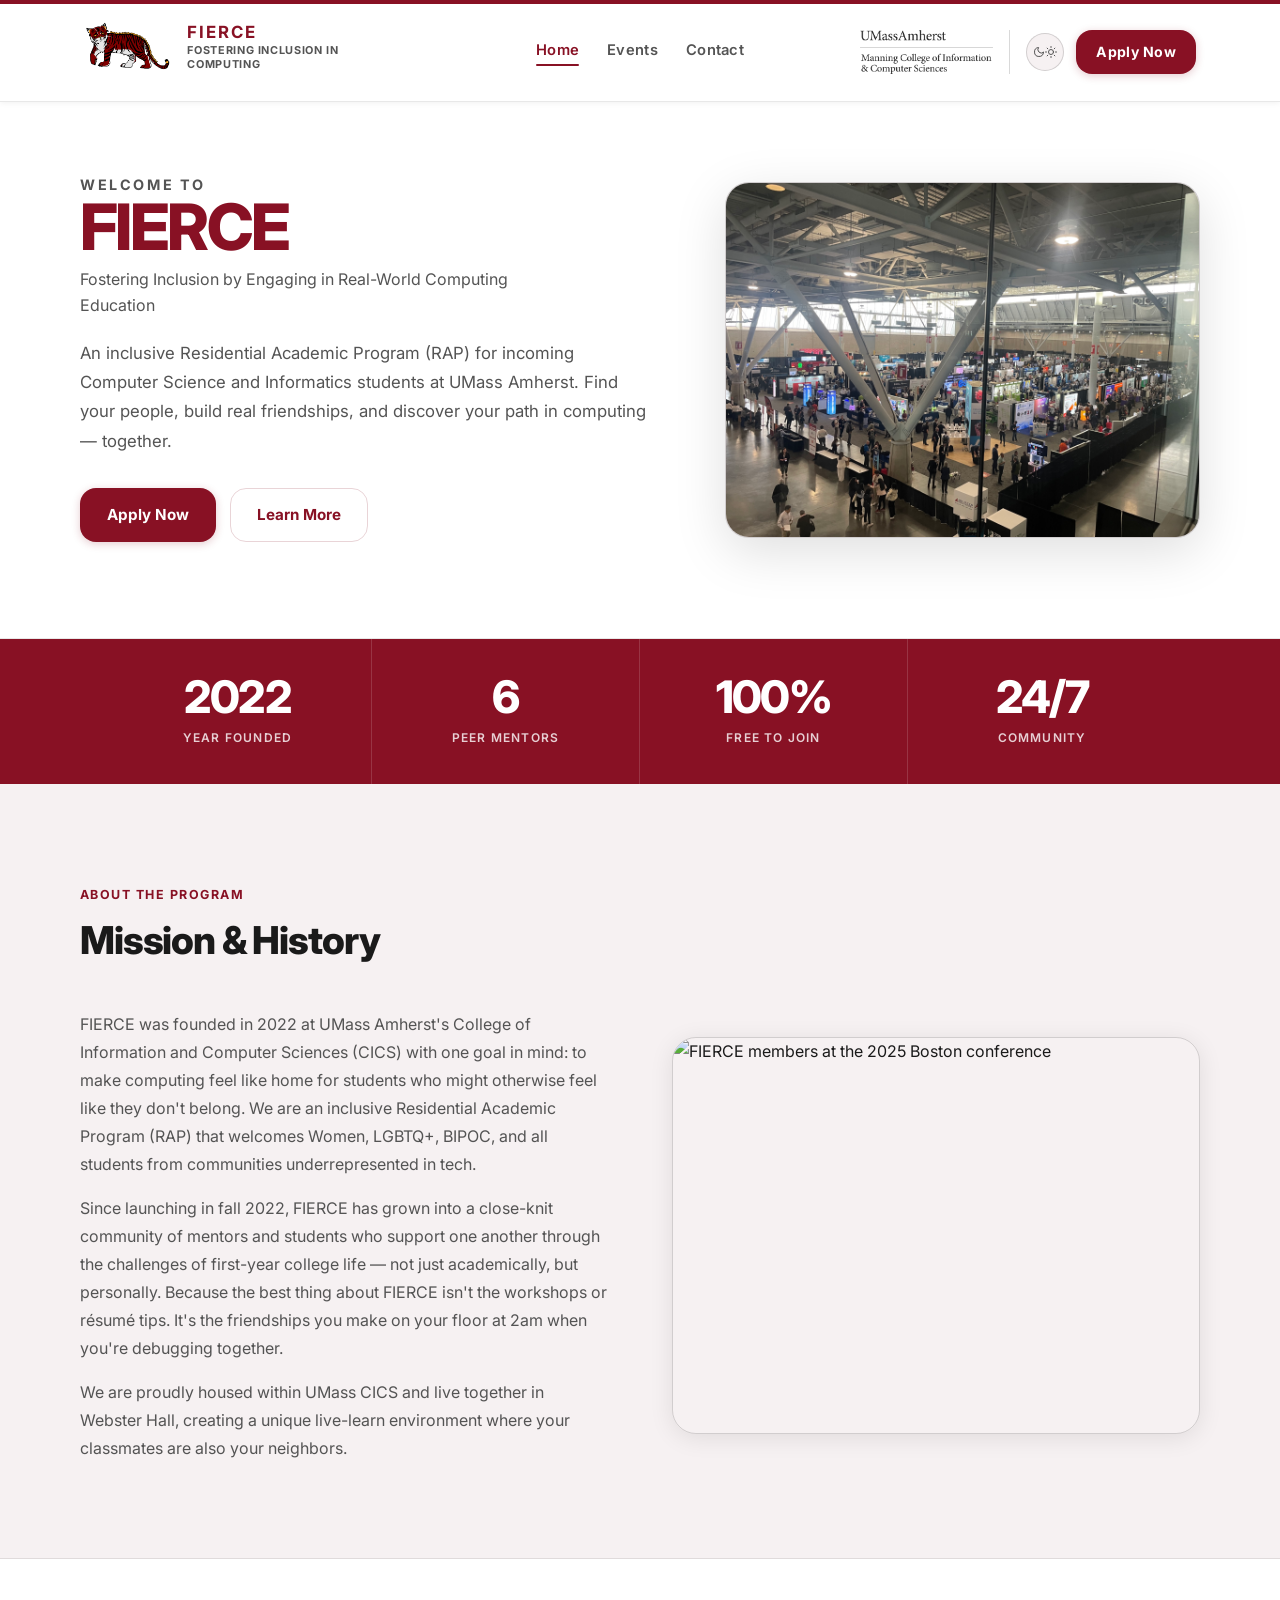
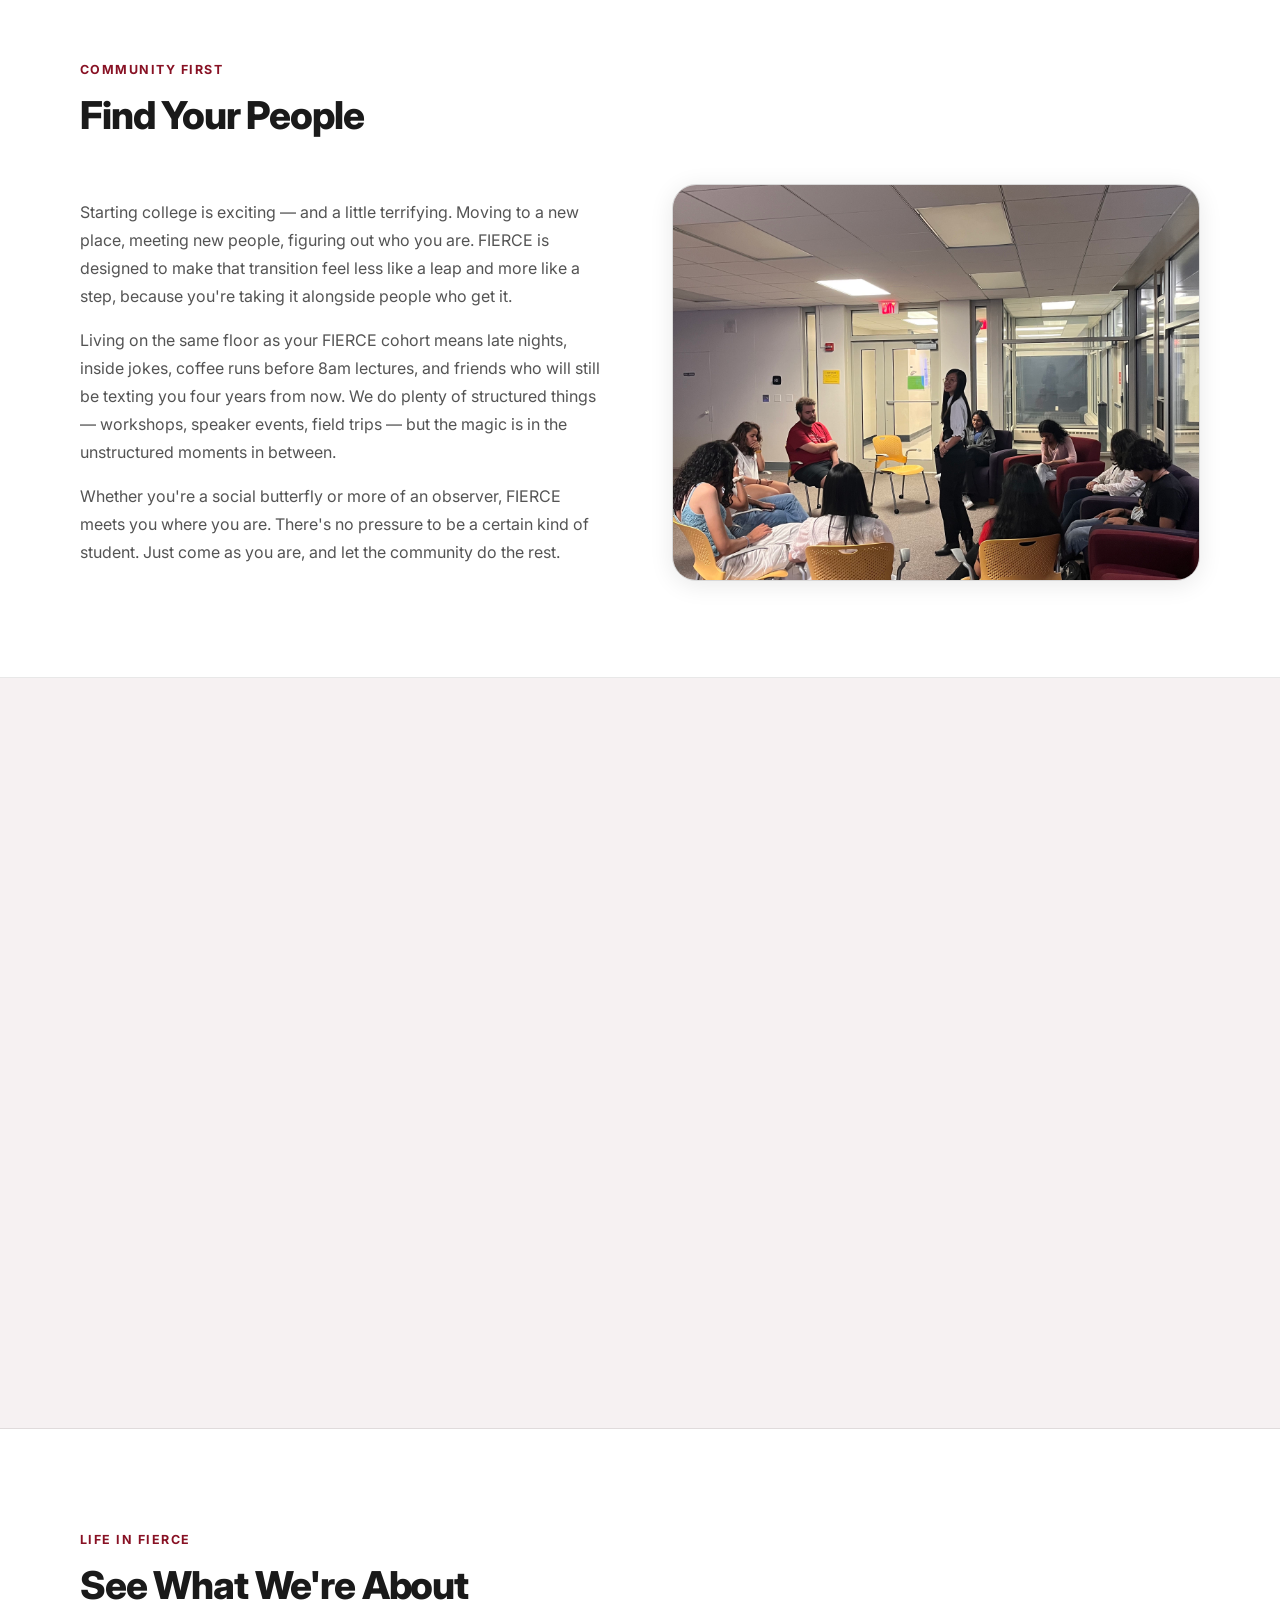
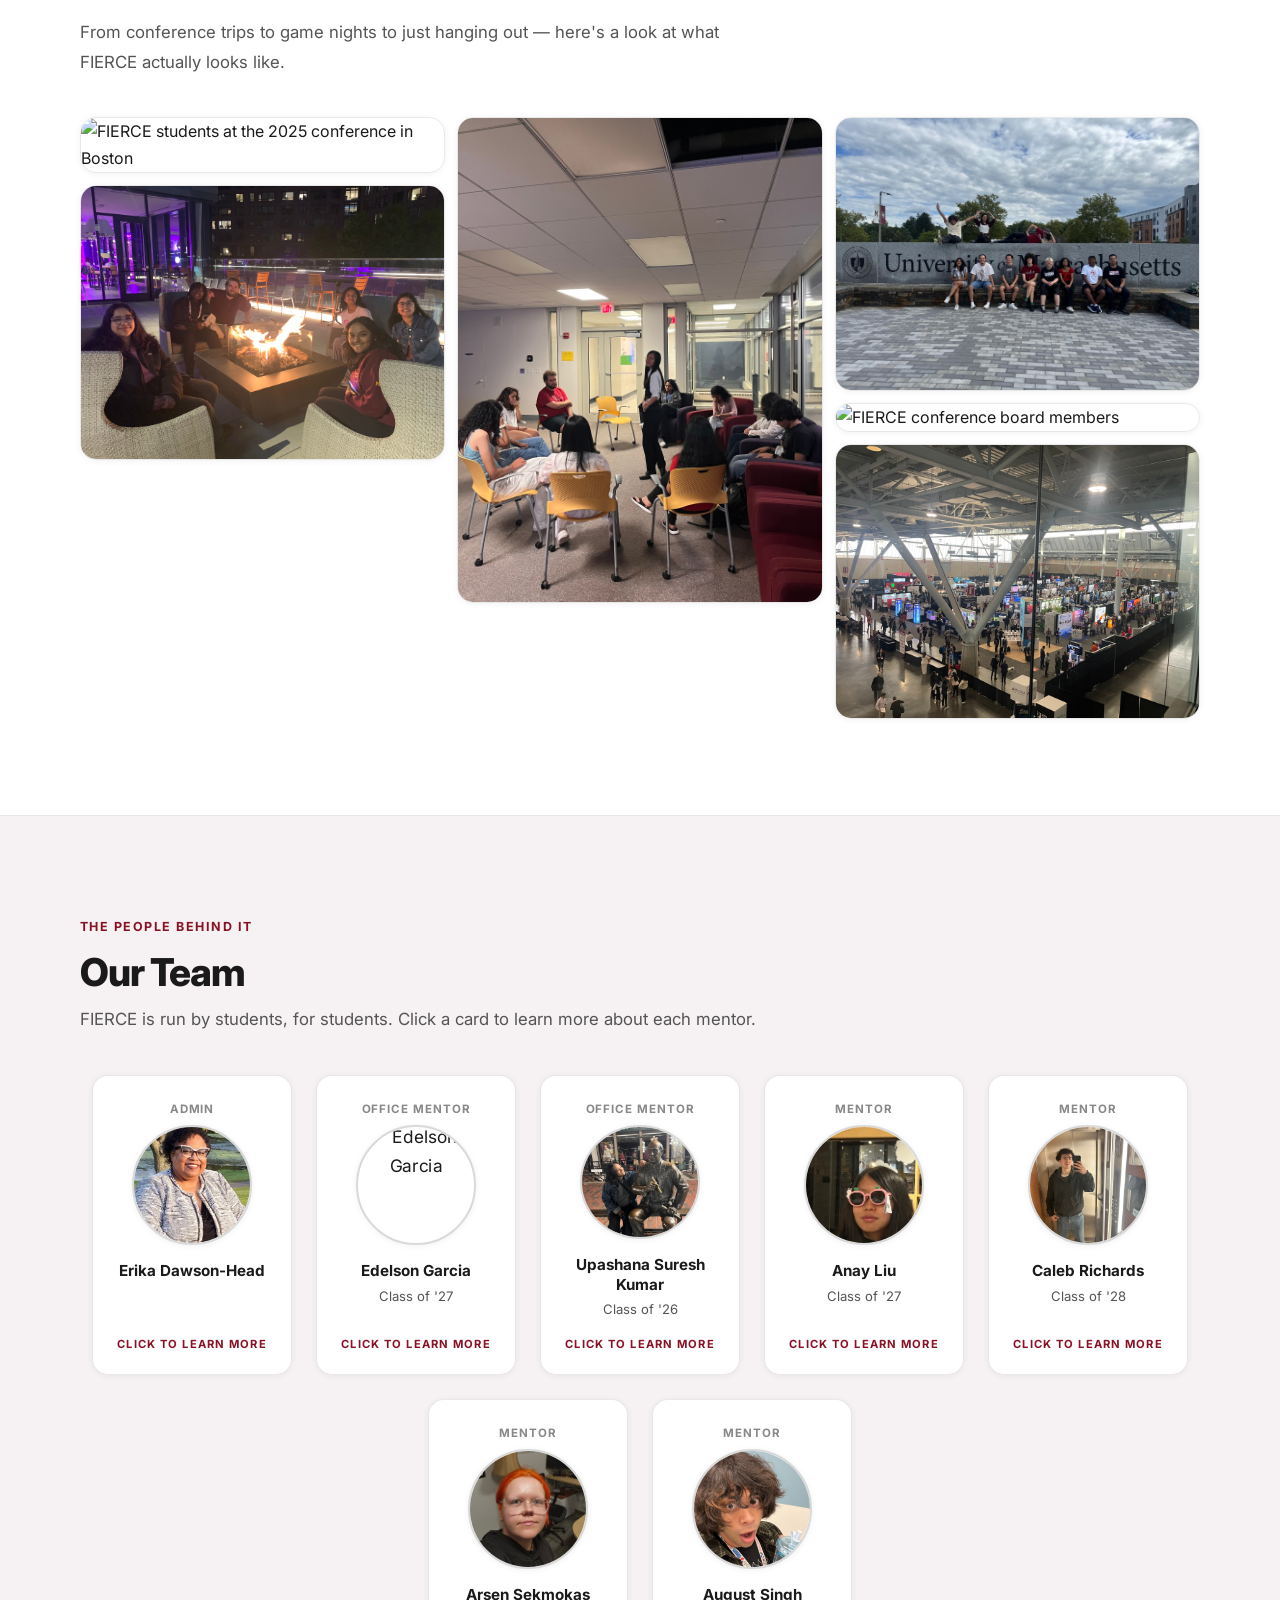
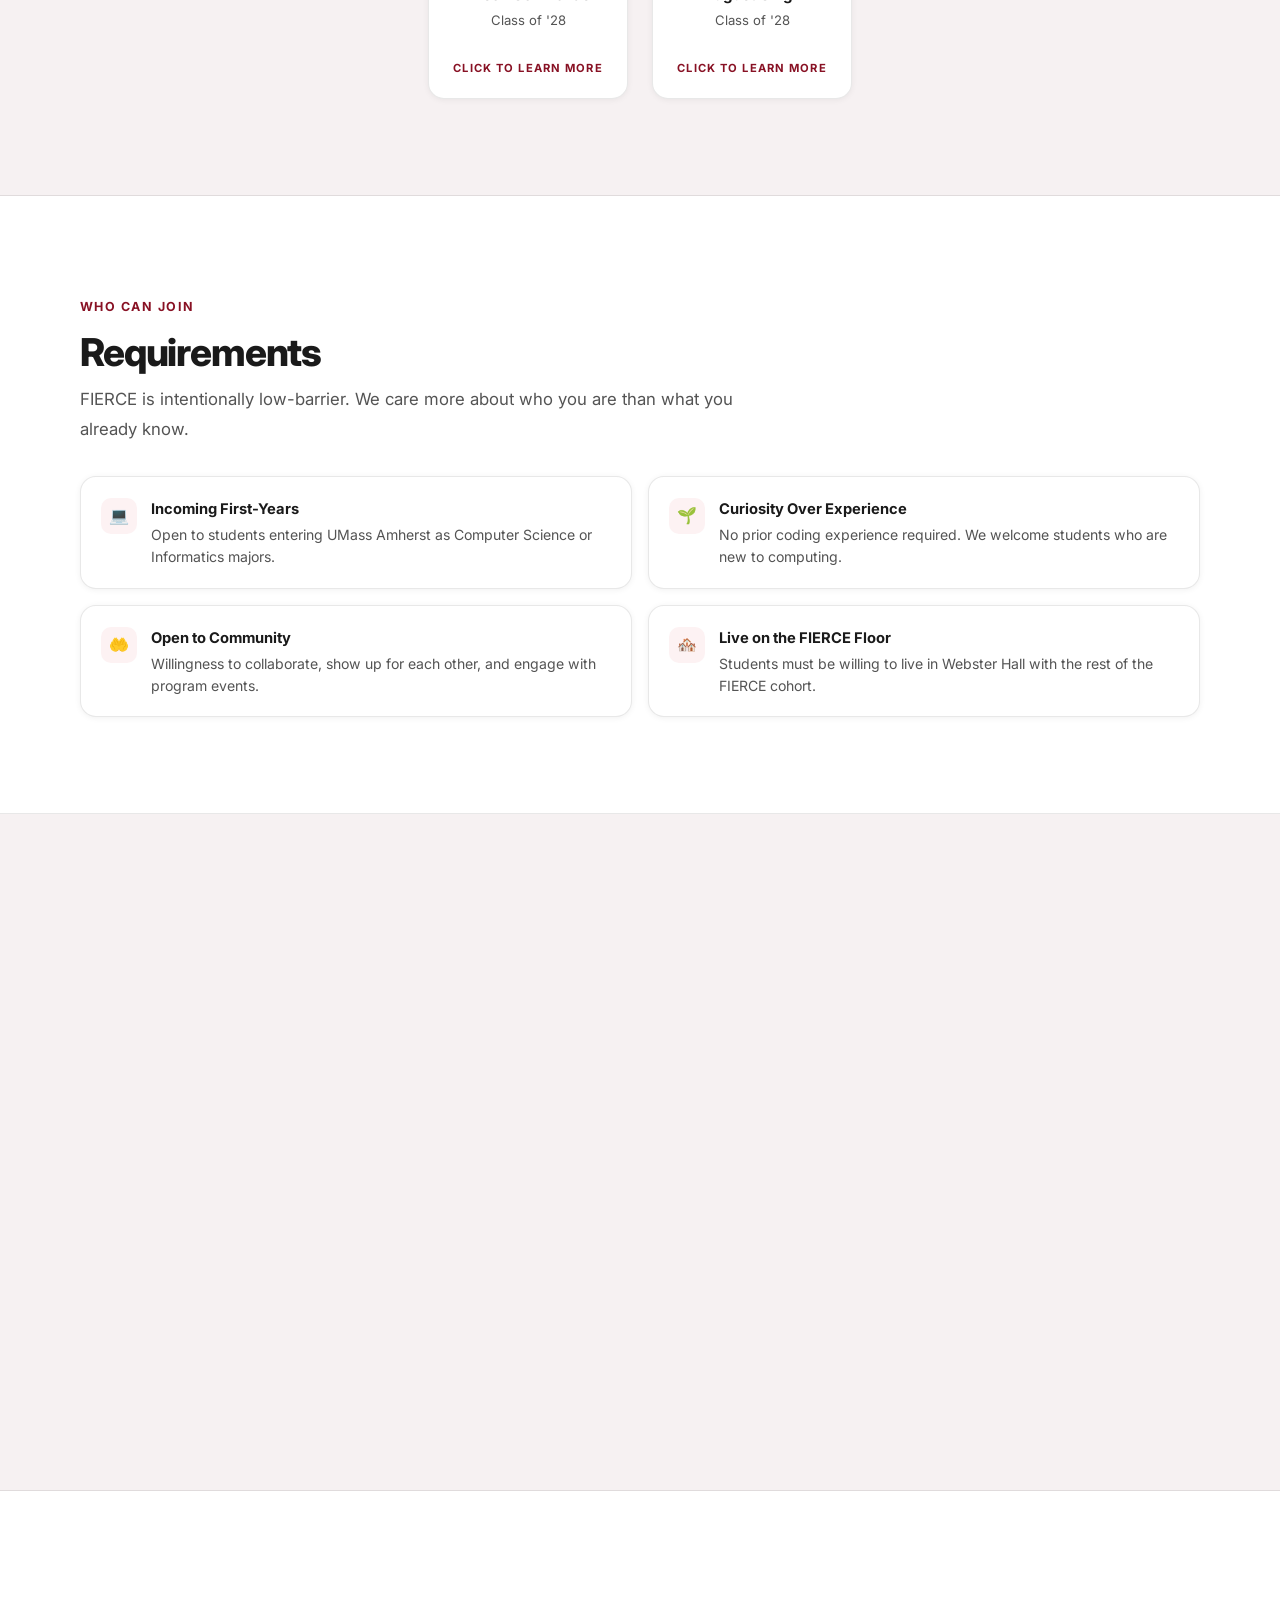
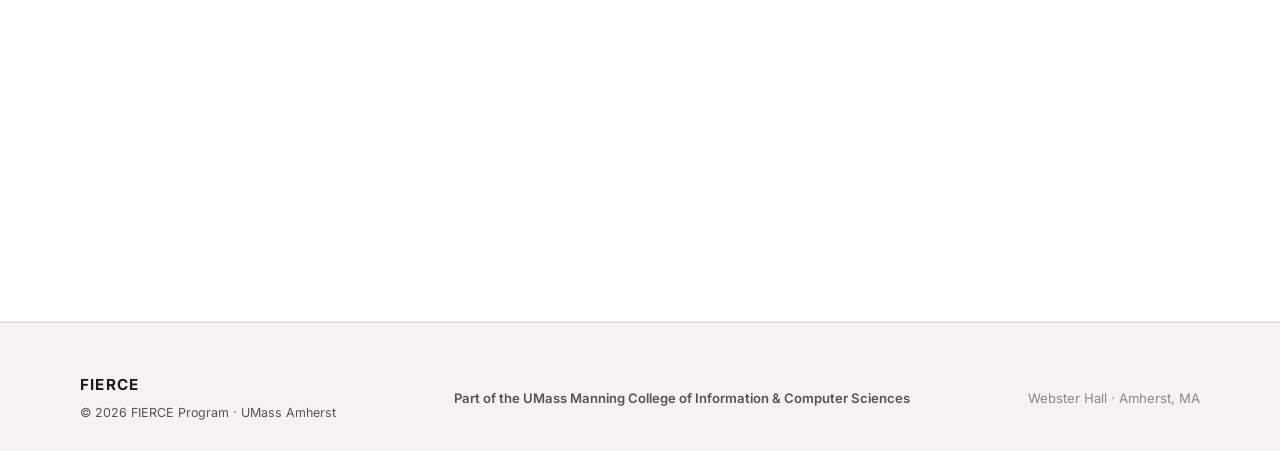
==== commit 59ff72db: "bug fixes and textual error handling" ====
--- a/index.html
+++ b/index.html
@@ -15,10 +15,10 @@
   <link rel="preconnect" href="https://fonts.gstatic.com" crossorigin>
   <link href="https://fonts.googleapis.com/css2?family=Inter:wght@400;500;600;700;800&display=swap" rel="stylesheet">
   <link rel="stylesheet" href="./styles.css">
-  <meta name="description" content="FIERCE is a UMass CICS Residential Academic Program for incoming computer science and informatics students — build real friendships, confidence, and community.">
+  <meta name="description" content="FIERCE is a UMass CICS Residential Academic Program (RAP) for incoming computer science and informatics students — build real friendships, confidence, and community.">
   <meta property="og:type" content="website">
   <meta property="og:title" content="FIERCE · UMass CICS RAP">
-  <meta property="og:description" content="Fostering Inclusion by Engaging in Real-World Computing Education — an inclusive RAP for incoming CS and Informatics students at UMass Amherst.">
+  <meta property="og:description" content="Fostering Inclusion by Engaging in Real-World Computing Education — an inclusive Residential Academic Program (RAP) for incoming CS and Informatics students at UMass Amherst.">
 </head>
 <body>
 
@@ -85,10 +85,6 @@
     <section class="hero hero-home">
       <div class="hero-inner">
         <div class="hero-copy">
-          <span class="hero-badge">
-            <span class="hero-badge-dot"></span>
-            A UMass CICS Program
-          </span>
 
           <h1>
             <span class="hero-pretitle">Welcome to</span>
@@ -98,7 +94,7 @@
             Fostering Inclusion by Engaging in Real-World Computing Education
           </p>
           <p class="hero-desc">
-            An inclusive Residential Academic Program for incoming Computer Science and Informatics students at UMass Amherst. Find your people, build real friendships, and discover your path in computing — together.
+            An inclusive Residential Academic Program (RAP) for incoming Computer Science and Informatics students at UMass Amherst. Find your people, build real friendships, and discover your path in computing — together.
           </p>
           <div class="hero-actions">
             <a href="./contact.html" class="btn btn-primary">Apply Now</a>
@@ -126,7 +122,7 @@
           <span class="stat-label">Year Founded</span>
         </div>
         <div class="stat-item">
-          <span class="stat-number" data-count="7">0</span>
+          <span class="stat-number" data-count="6">0</span>
           <span class="stat-label">Peer Mentors</span>
         </div>
         <div class="stat-item">
@@ -148,7 +144,7 @@
         <div class="split">
           <div class="split-text">
             <p>
-              FIERCE was founded in 2019 at UMass Amherst's College of Information and Computer Sciences (CICS) with one goal in mind: to make computing feel like home for students who might otherwise feel like they don't belong. We are an inclusive RAP that welcomes Women, LGBTQ+, BIPOC, and all students from communities underrepresented in tech.
+              FIERCE was founded in 2022 at UMass Amherst's College of Information and Computer Sciences (CICS) with one goal in mind: to make computing feel like home for students who might otherwise feel like they don't belong. We are an inclusive Residential Academic Program (RAP) that welcomes Women, LGBTQ+, BIPOC, and all students from communities underrepresented in tech.
             </p>
             <p>
               Since launching in fall 2022, FIERCE has grown into a close-knit community of mentors and students who support one another through the challenges of first-year college life — not just academically, but personally. Because the best thing about FIERCE isn't the workshops or résumé tips. It's the friendships you make on your floor at 2am when you're debugging together.
@@ -575,4 +571,4 @@
 
   <script src="./script.js"></script>
 </body>
-</html>
+</html>
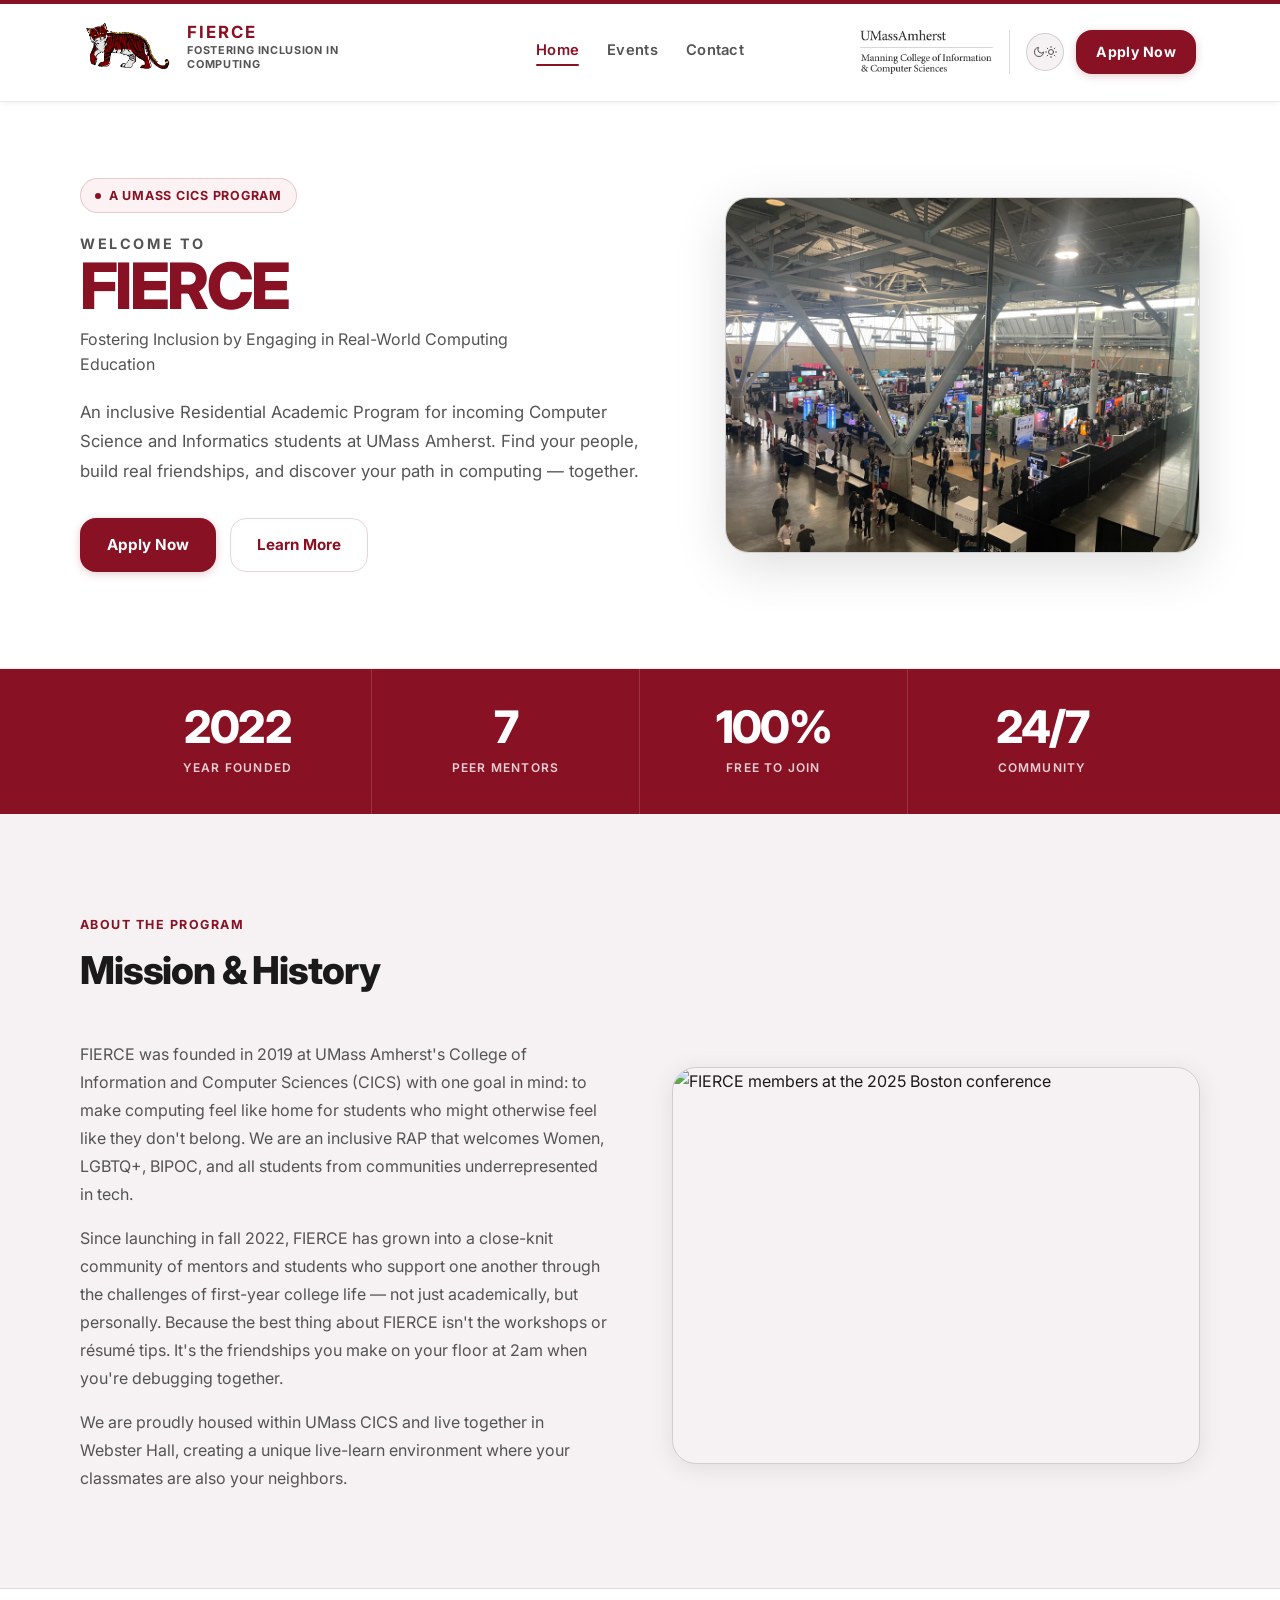
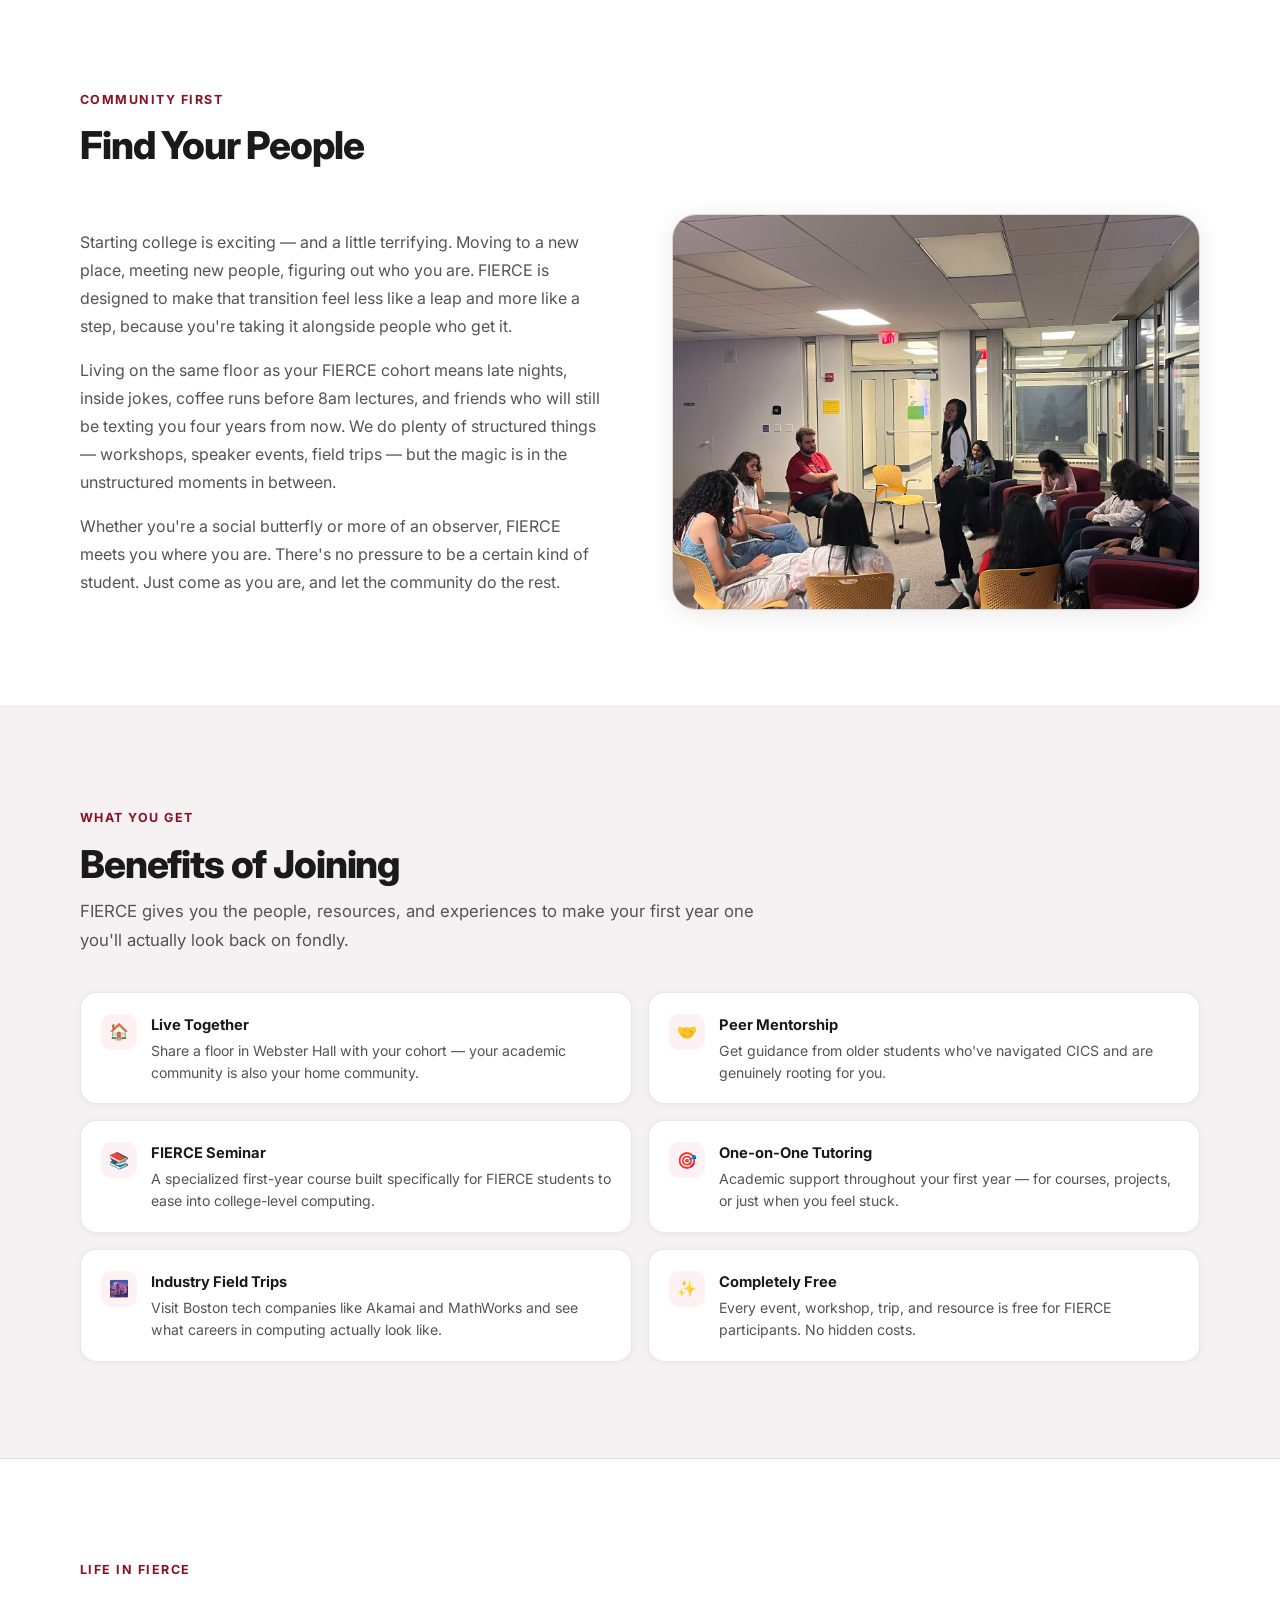
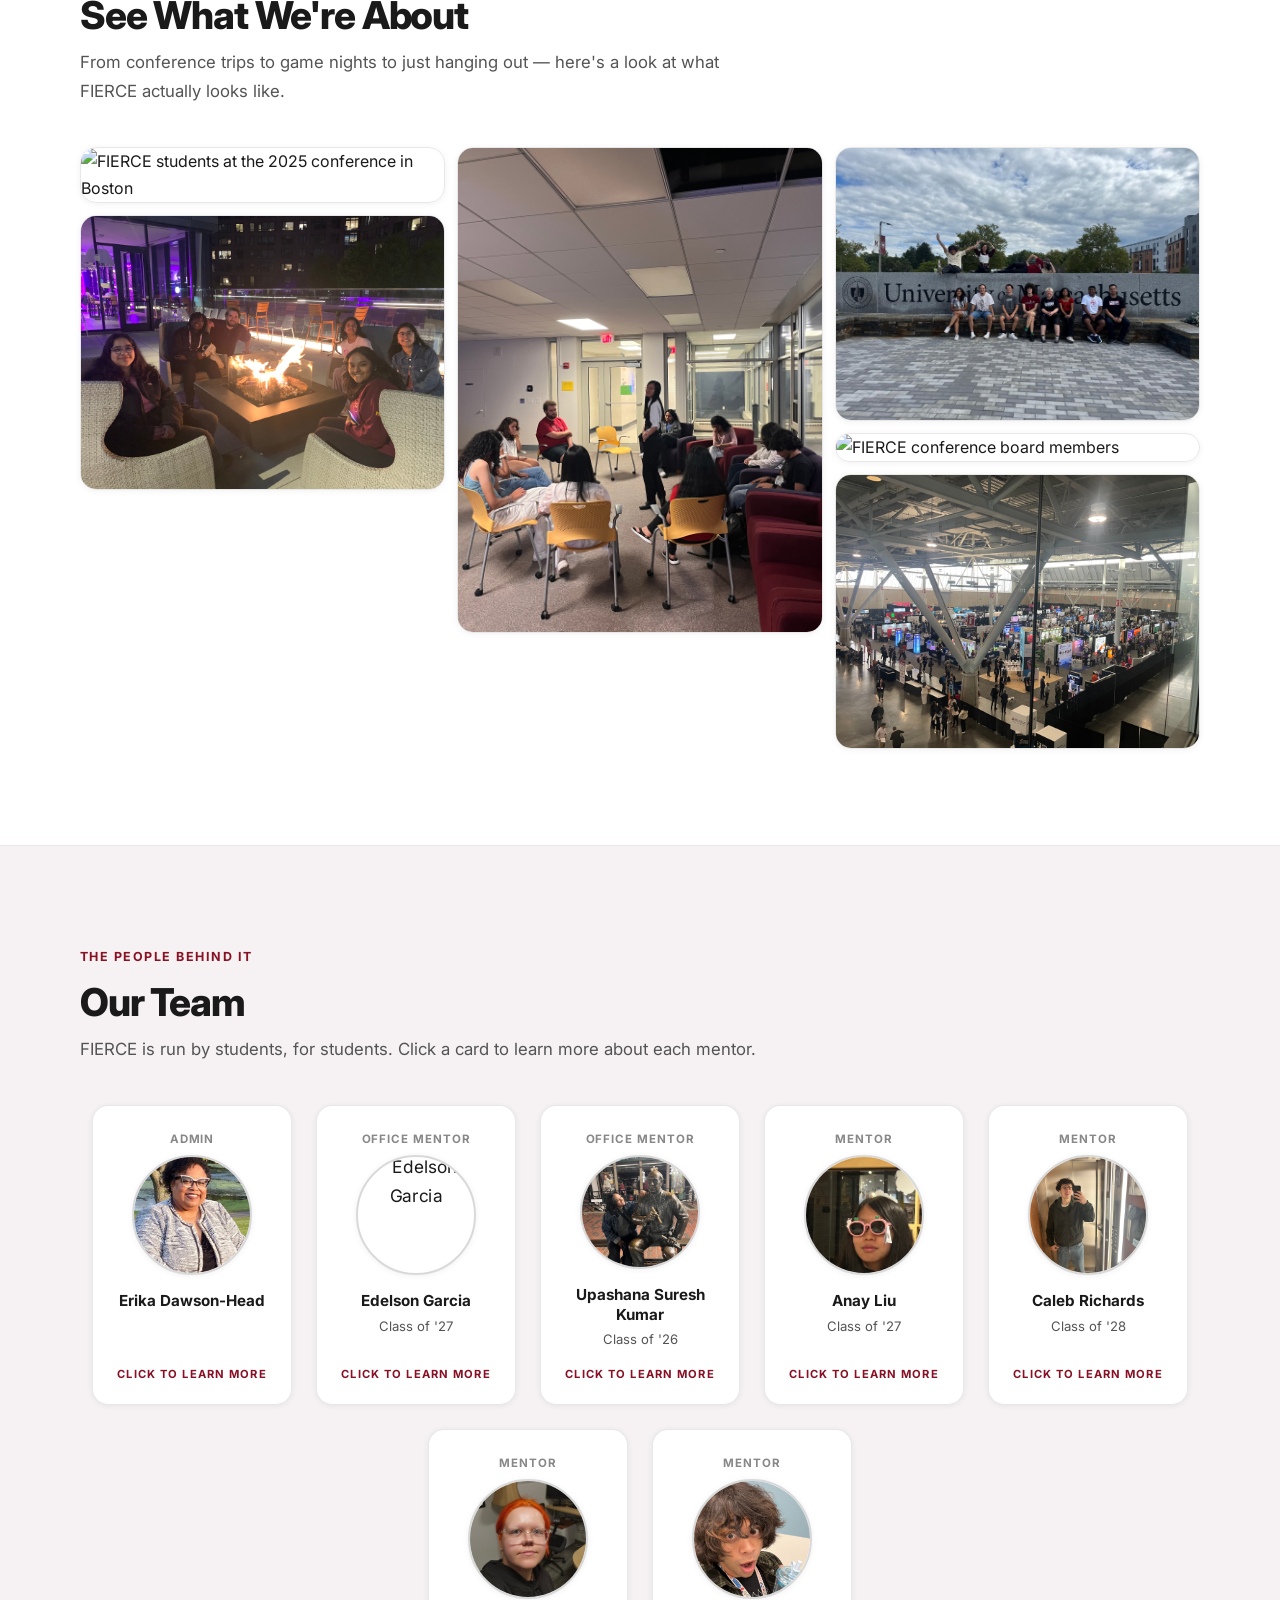
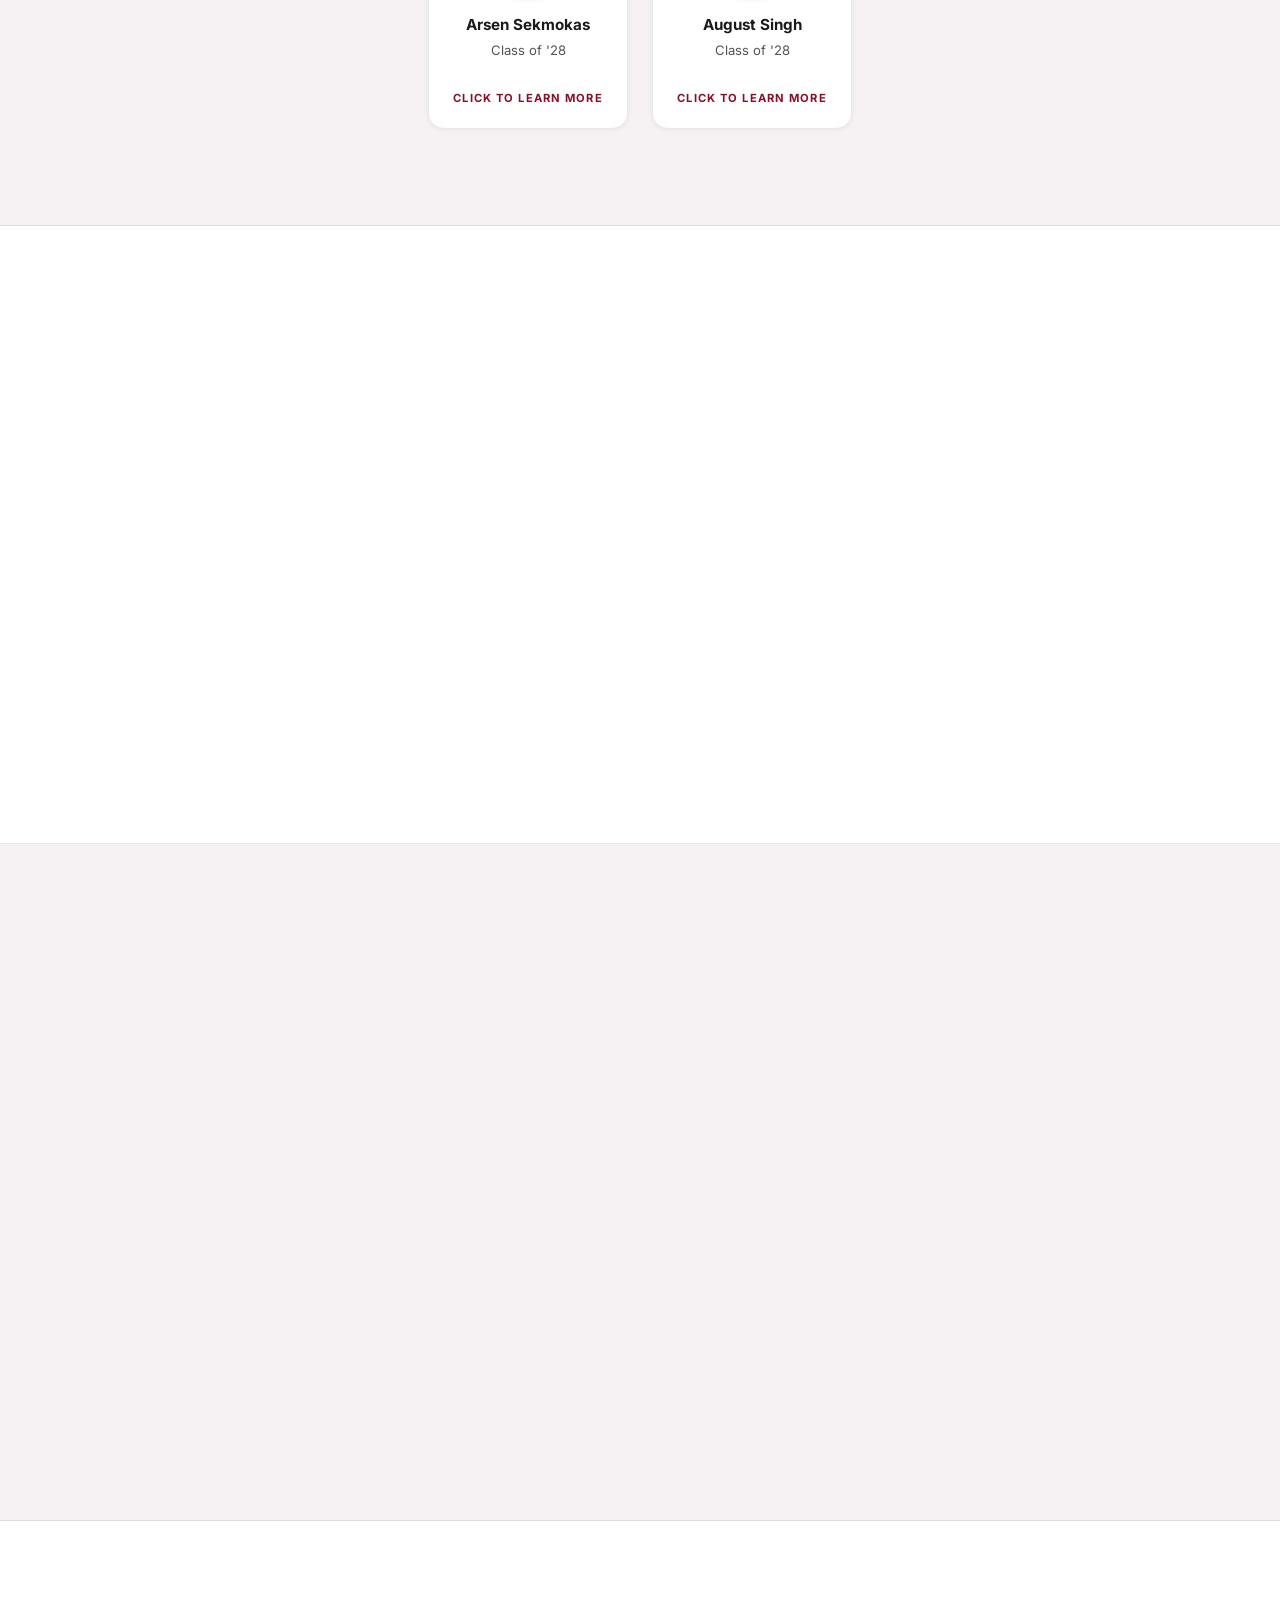
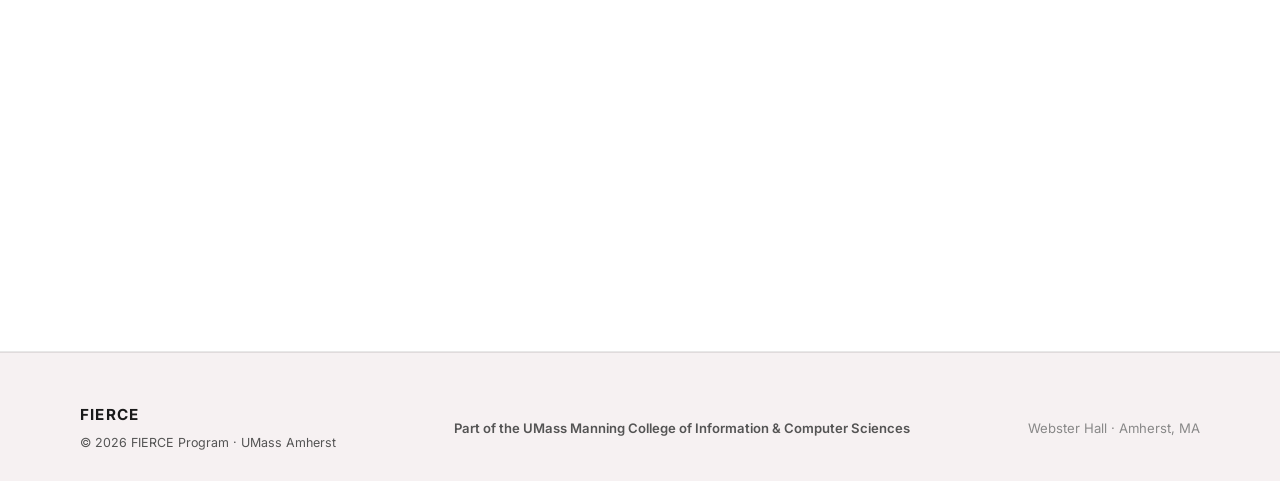
==== commit 5d79b49c: "edit mission" ====
--- a/index.html
+++ b/index.html
@@ -15,10 +15,10 @@
   <link rel="preconnect" href="https://fonts.gstatic.com" crossorigin>
   <link href="https://fonts.googleapis.com/css2?family=Inter:wght@400;500;600;700;800&display=swap" rel="stylesheet">
   <link rel="stylesheet" href="./styles.css">
-  <meta name="description" content="FIERCE is a UMass CICS Residential Academic Program (RAP) for incoming computer science and informatics students — build real friendships, confidence, and community.">
+  <meta name="description" content="FIERCE is a UMass CICS Residential Academic Program for incoming computer science and informatics students — build real friendships, confidence, and community.">
   <meta property="og:type" content="website">
   <meta property="og:title" content="FIERCE · UMass CICS RAP">
-  <meta property="og:description" content="Fostering Inclusion by Engaging in Real-World Computing Education — an inclusive Residential Academic Program (RAP) for incoming CS and Informatics students at UMass Amherst.">
+  <meta property="og:description" content="Fostering Inclusion by Engaging in Real-World Computing Education — an inclusive RAP for incoming CS and Informatics students at UMass Amherst.">
 </head>
 <body>
 
@@ -85,6 +85,10 @@
     <section class="hero hero-home">
       <div class="hero-inner">
         <div class="hero-copy">
+          <span class="hero-badge">
+            <span class="hero-badge-dot"></span>
+            A UMass CICS Program
+          </span>
 
           <h1>
             <span class="hero-pretitle">Welcome to</span>
@@ -94,7 +98,7 @@
             Fostering Inclusion by Engaging in Real-World Computing Education
           </p>
           <p class="hero-desc">
-            An inclusive Residential Academic Program (RAP) for incoming Computer Science and Informatics students at UMass Amherst. Find your people, build real friendships, and discover your path in computing — together.
+            An inclusive Residential Academic Program for incoming Computer Science and Informatics students at UMass Amherst. Find your people, build real friendships, and discover your path in computing — together.
           </p>
           <div class="hero-actions">
             <a href="./contact.html" class="btn btn-primary">Apply Now</a>
@@ -122,7 +126,7 @@
           <span class="stat-label">Year Founded</span>
         </div>
         <div class="stat-item">
-          <span class="stat-number" data-count="6">0</span>
+          <span class="stat-number" data-count="7">0</span>
           <span class="stat-label">Peer Mentors</span>
         </div>
         <div class="stat-item">
@@ -144,7 +148,7 @@
         <div class="split">
           <div class="split-text">
             <p>
-              FIERCE was founded in 2022 at UMass Amherst's College of Information and Computer Sciences (CICS) with one goal in mind: to make computing feel like home for students who might otherwise feel like they don't belong. We are an inclusive Residential Academic Program (RAP) that welcomes Women, LGBTQ+, BIPOC, and all students from communities underrepresented in tech.
+              FIERCE was founded in 2019 at UMass Amherst's College of Information and Computer Sciences (CICS) with one goal in mind: to make computing feel like home for students who might otherwise feel like they don't belong. We are an inclusive RAP that welcomes Women, LGBTQ+, BIPOC, and all students from communities underrepresented in tech.
             </p>
             <p>
               Since launching in fall 2022, FIERCE has grown into a close-knit community of mentors and students who support one another through the challenges of first-year college life — not just academically, but personally. Because the best thing about FIERCE isn't the workshops or résumé tips. It's the friendships you make on your floor at 2am when you're debugging together.
@@ -571,4 +575,4 @@
 
   <script src="./script.js"></script>
 </body>
-</html>+</html>
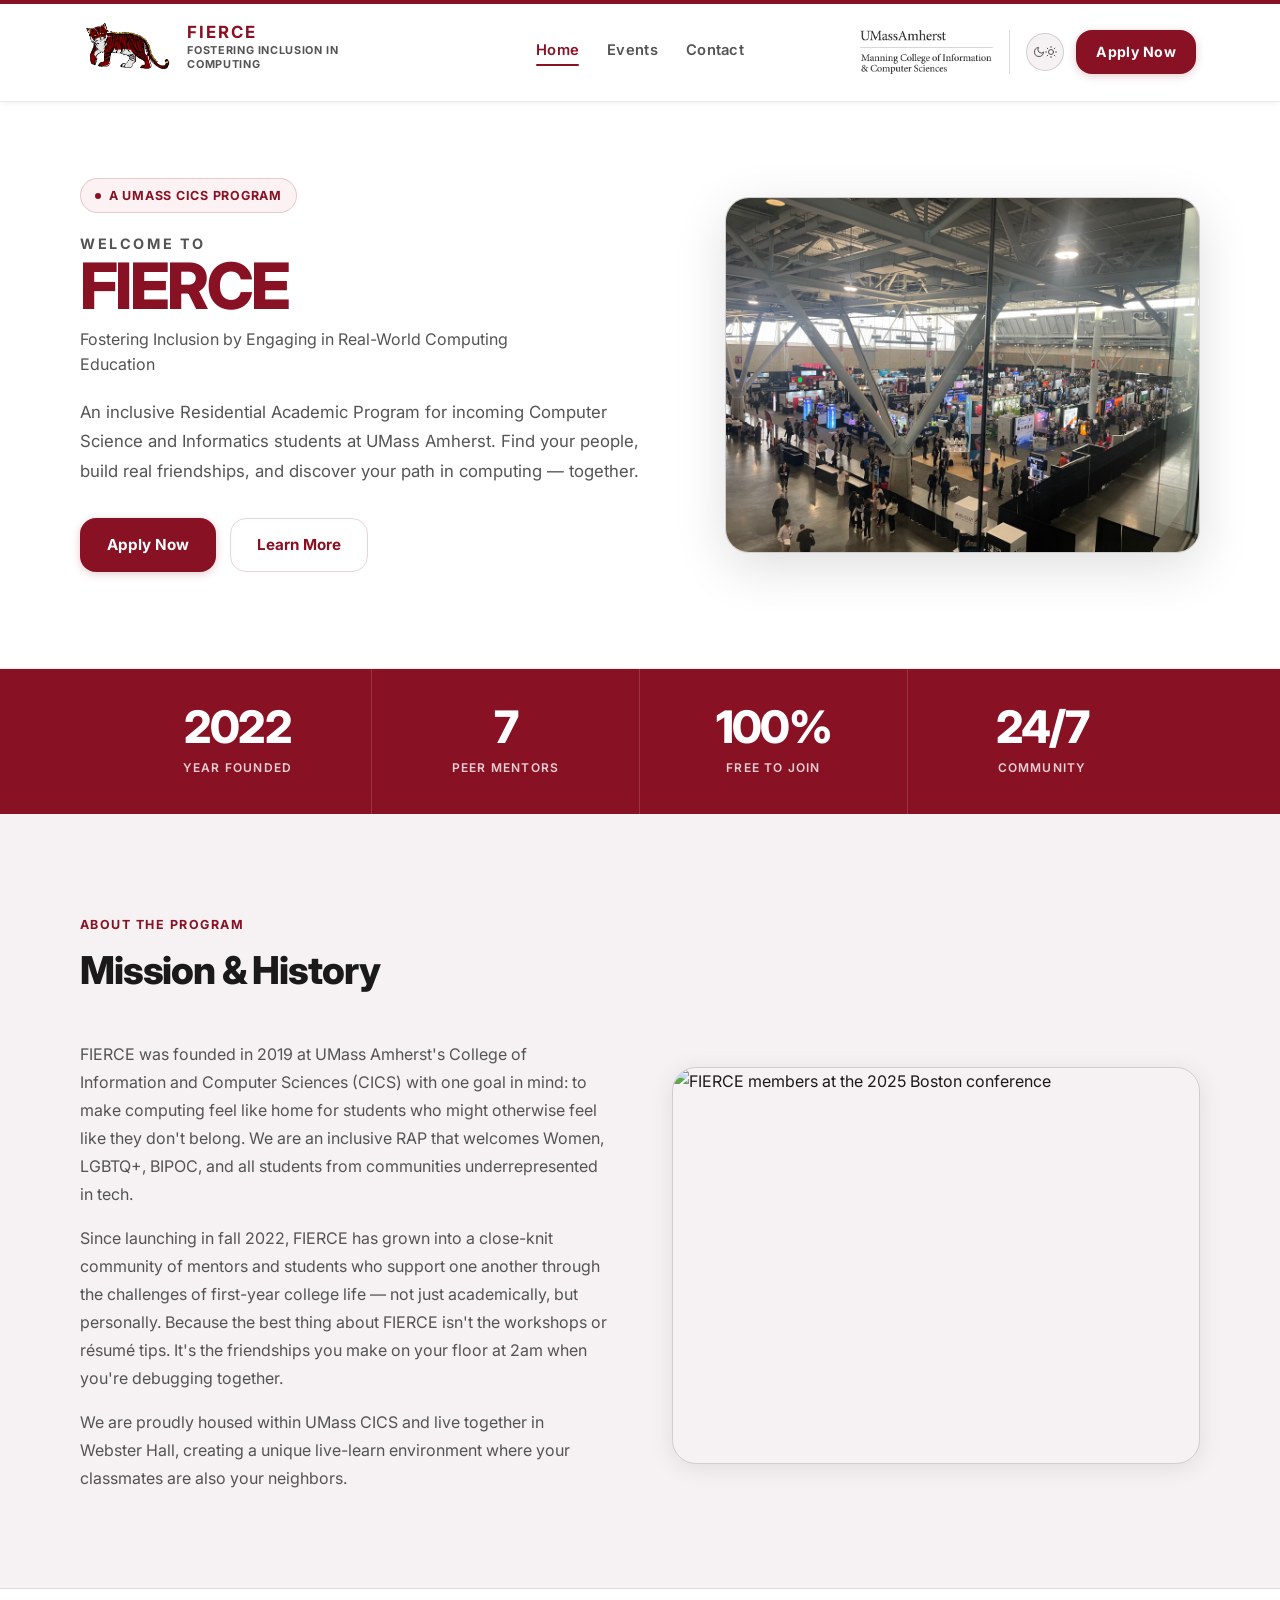
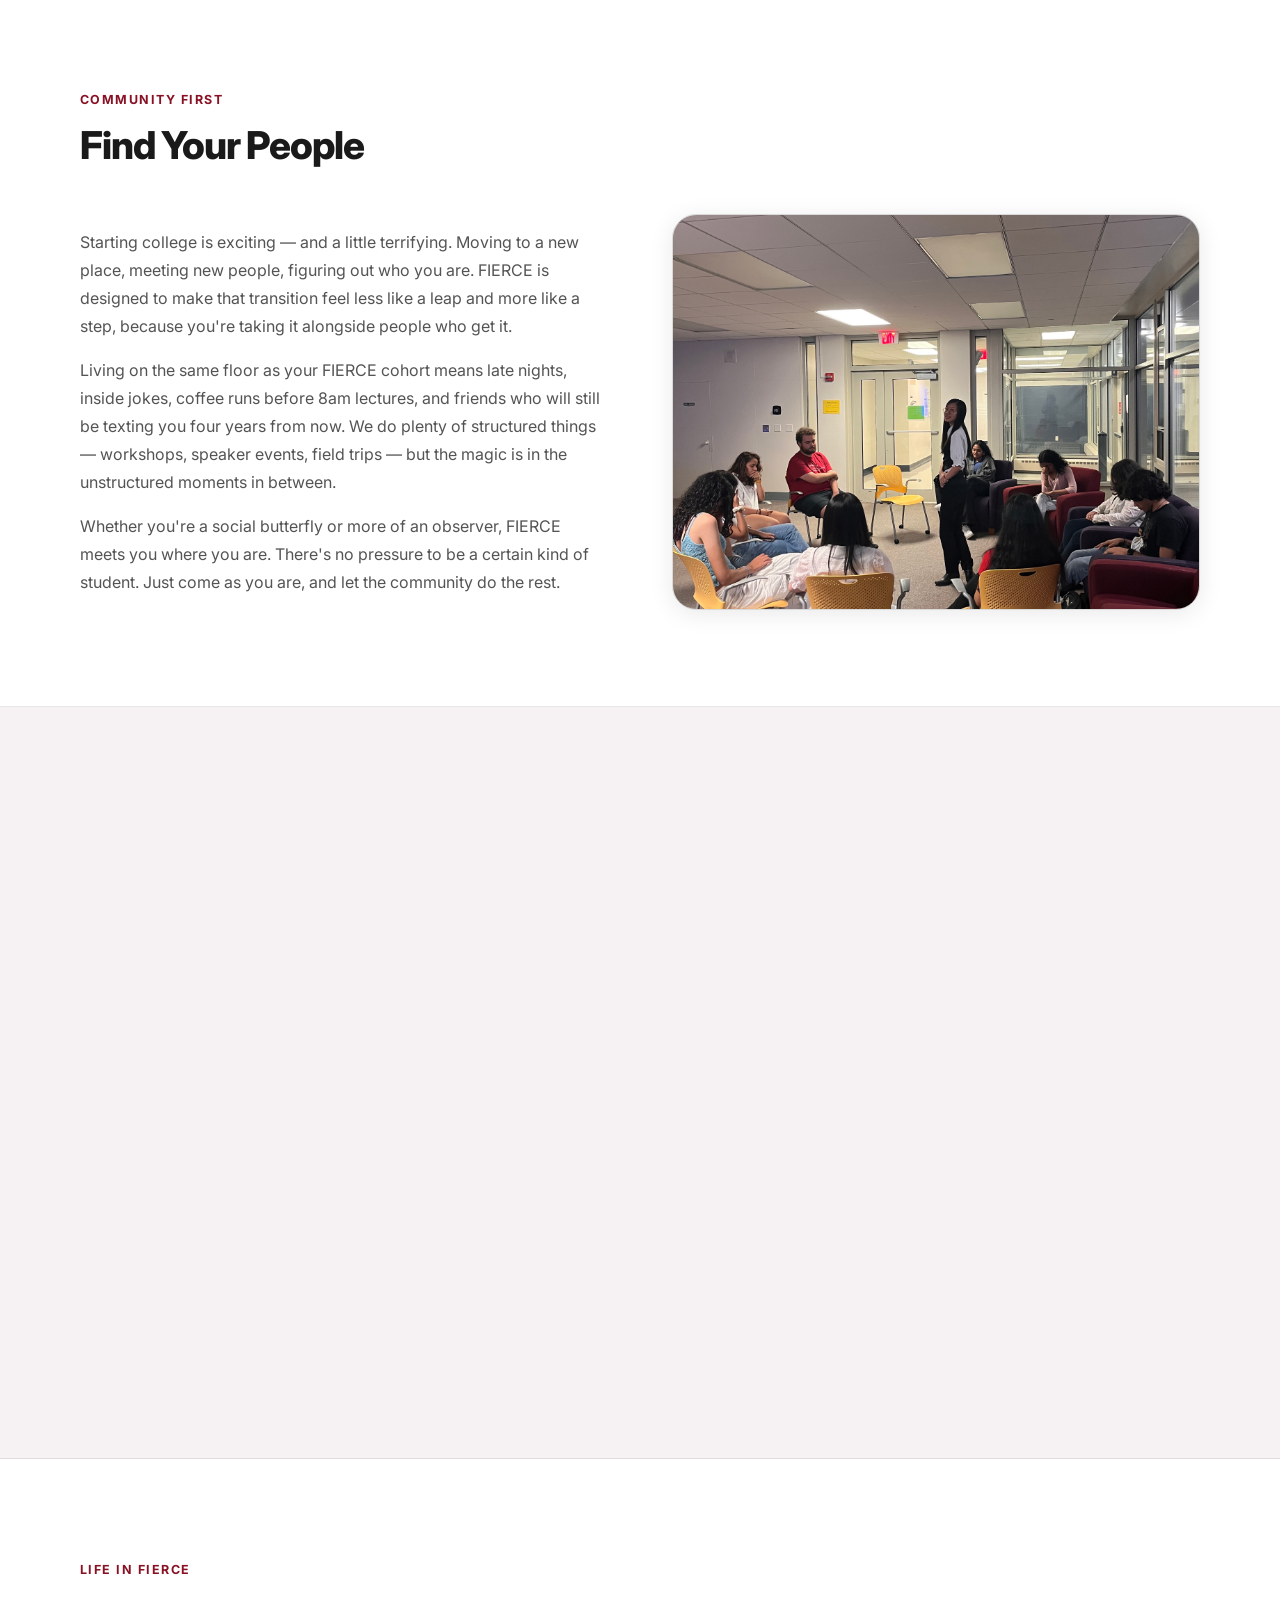
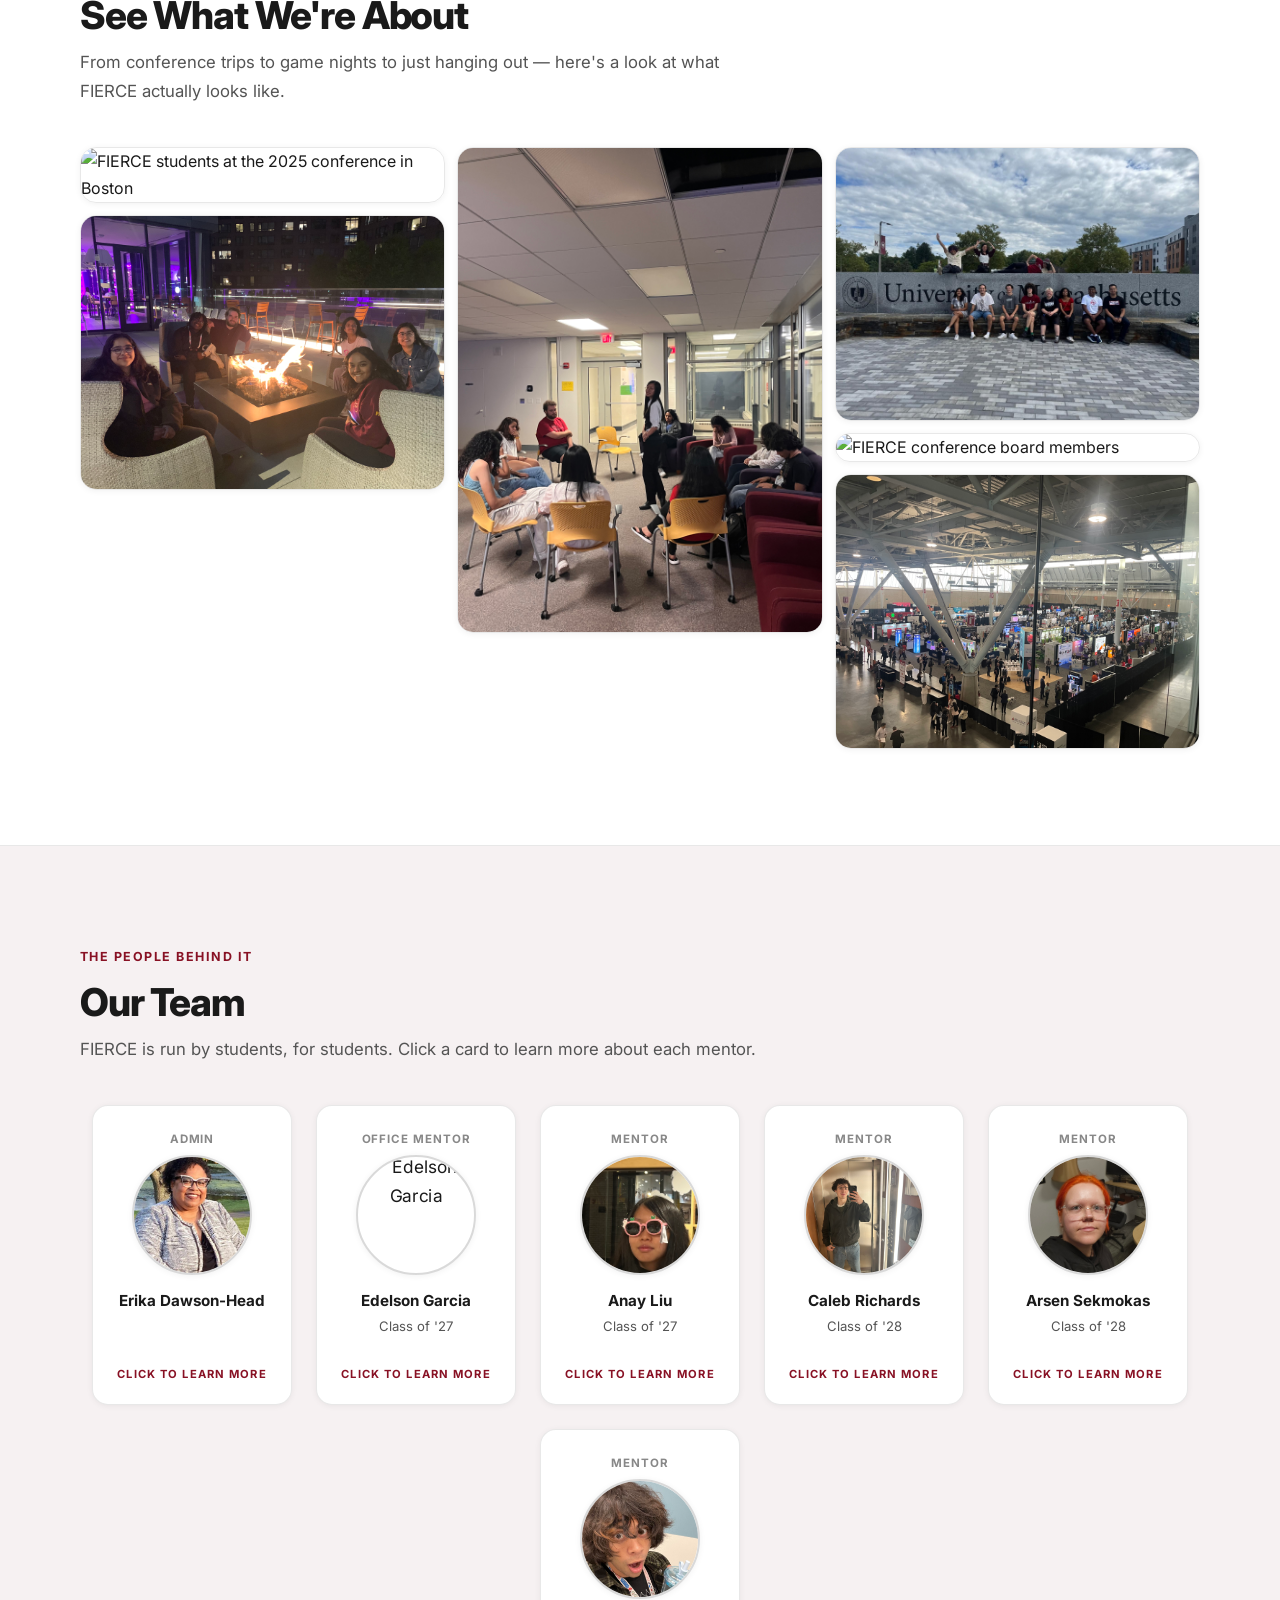
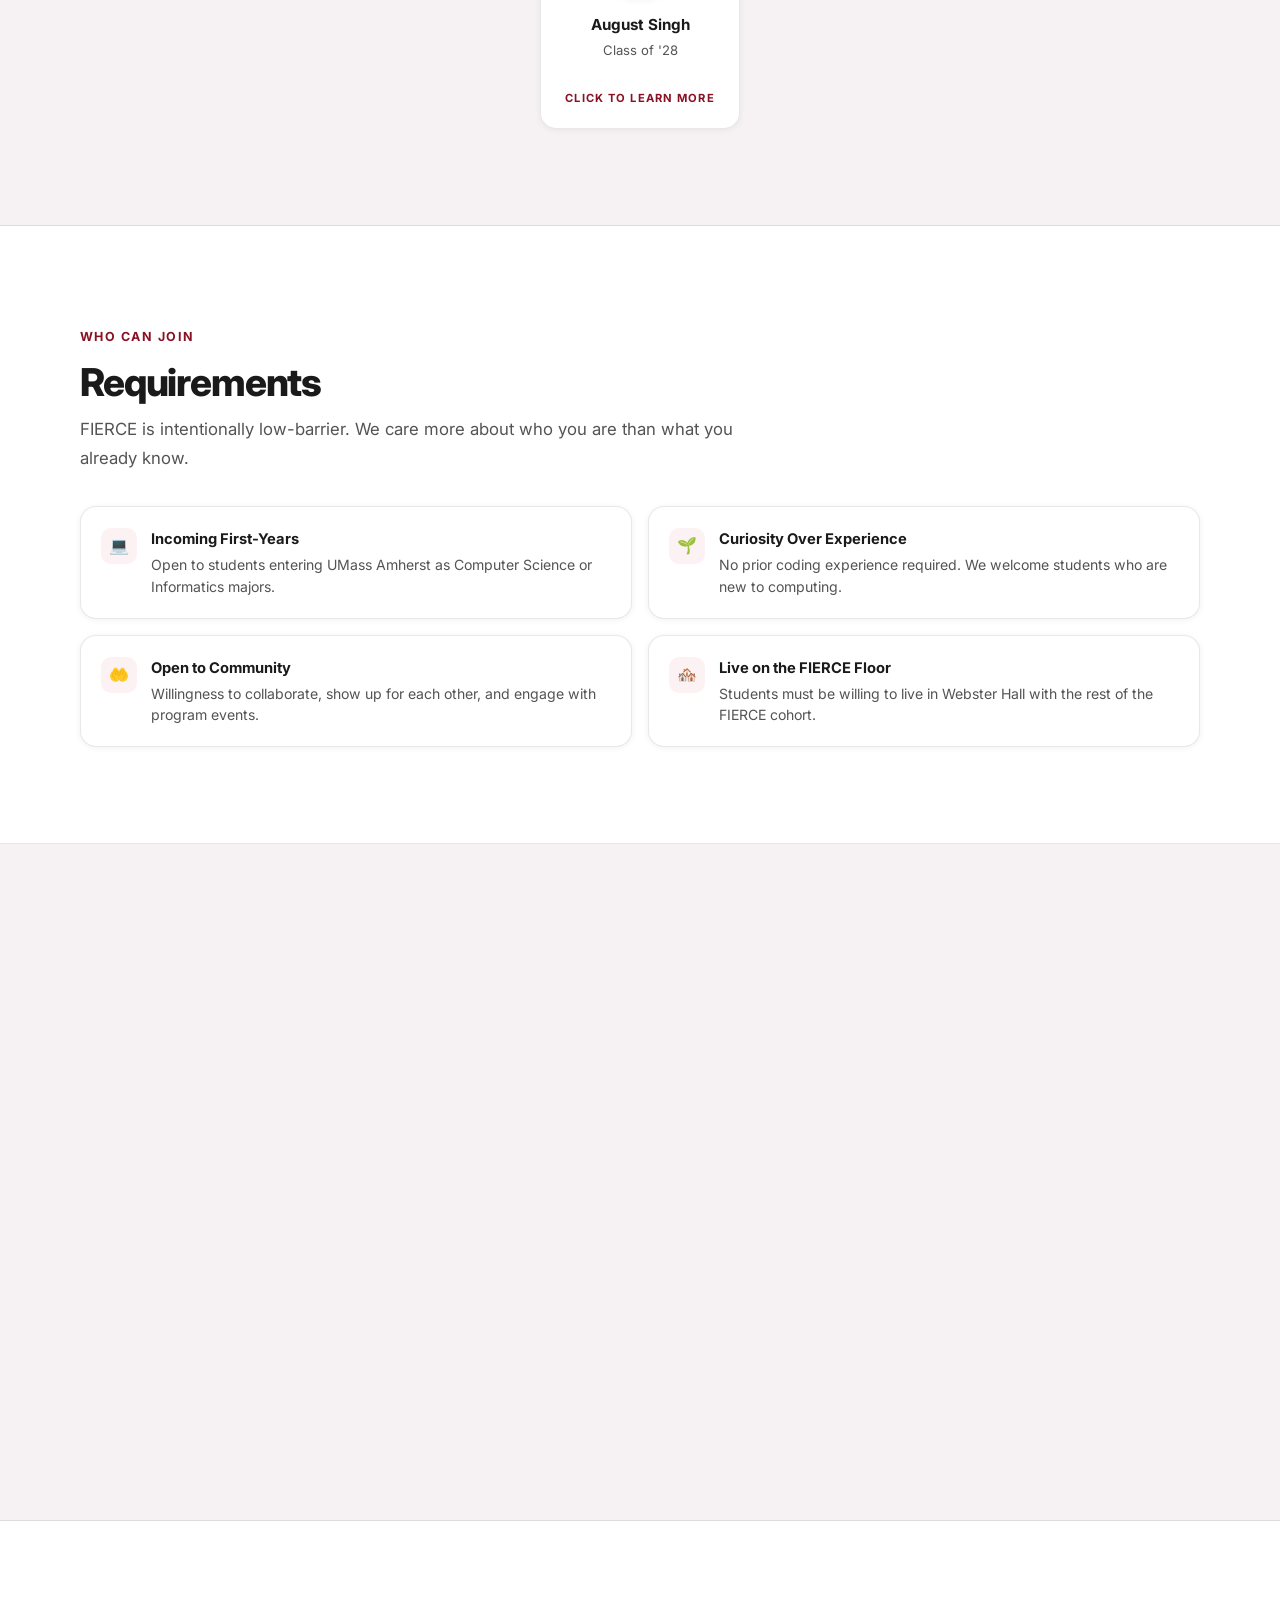
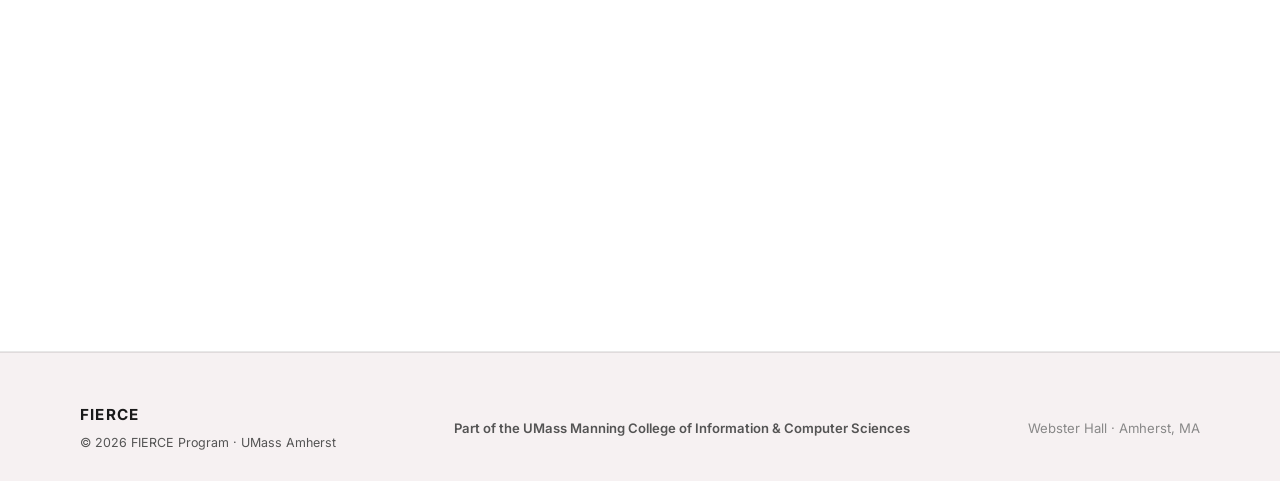
==== commit b5b0a3ee: "Removed Upa and removed alt form link" ====
--- a/index.html
+++ b/index.html
@@ -325,26 +325,6 @@
             </span>
           </button>
 
-          <!-- upashana -->
-          <button class="person person-card" type="button" aria-pressed="false" aria-label="Upashana Suresh Kumar — office mentor">
-            <span class="person-inner">
-              <span class="person-face person-front">
-                <span class="team-role">Office Mentor</span>
-                <span class="team-circle">
-                  <img loading="lazy" src="./images/mentor_photos/upashana_Suresh_Kumar.jpeg" alt="Upashana Suresh Kumar" class="team-photo team-photo--tight-crop" />
-                </span>
-                <span class="team-name">Upashana Suresh Kumar</span>
-                <span class="team-year">Class of '26</span>
-                <span class="team-hint">Click to learn more</span>
-              </span>
-              <span class="person-face person-back" aria-hidden="true">
-                <span class="team-role">About Upashana</span>
-                <span class="team-bio">Upashana leads mentor planning and creates a welcoming, low-pressure space for students building their technical confidence.</span>
-                <span class="team-hint">Click to flip back</span>
-              </span>
-            </span>
-          </button>
-
           <!-- anay -->
           <button class="person person-card" type="button" aria-pressed="false" aria-label="Anay Liu — mentor">
             <span class="person-inner">
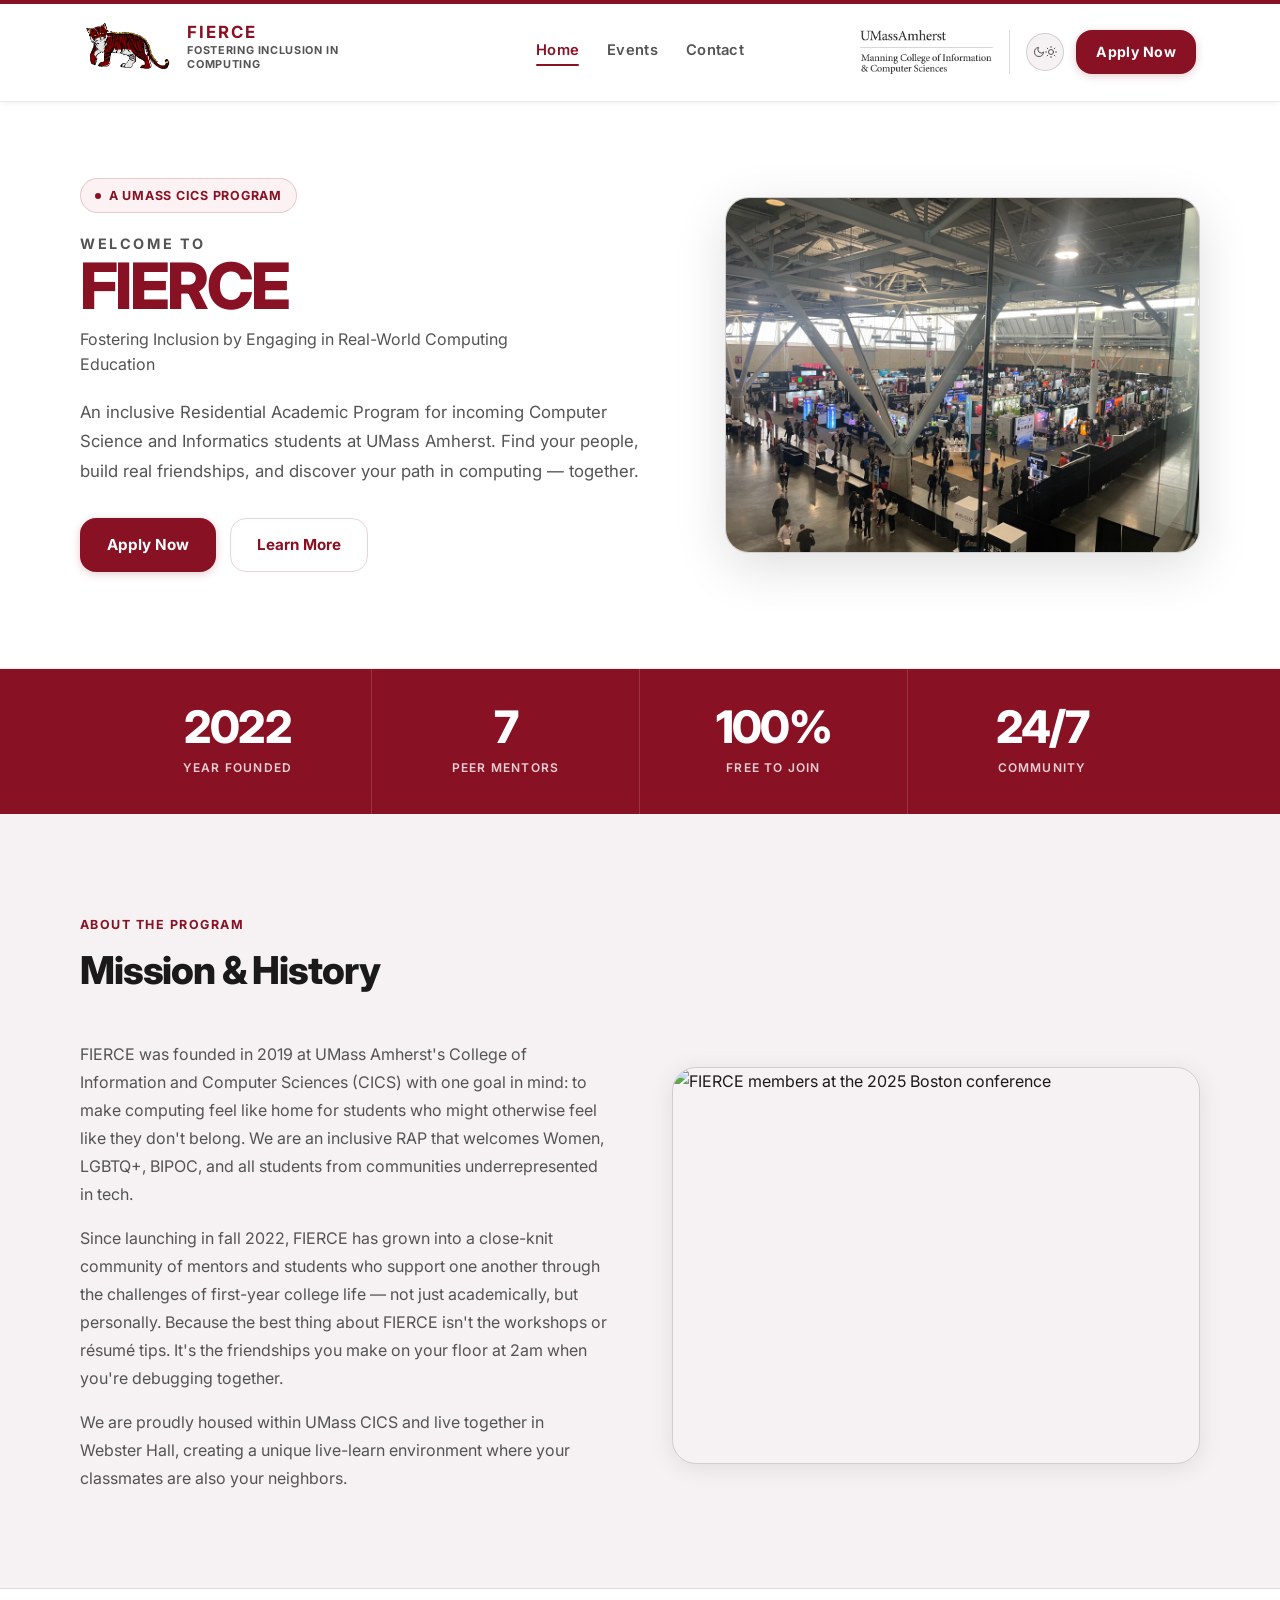
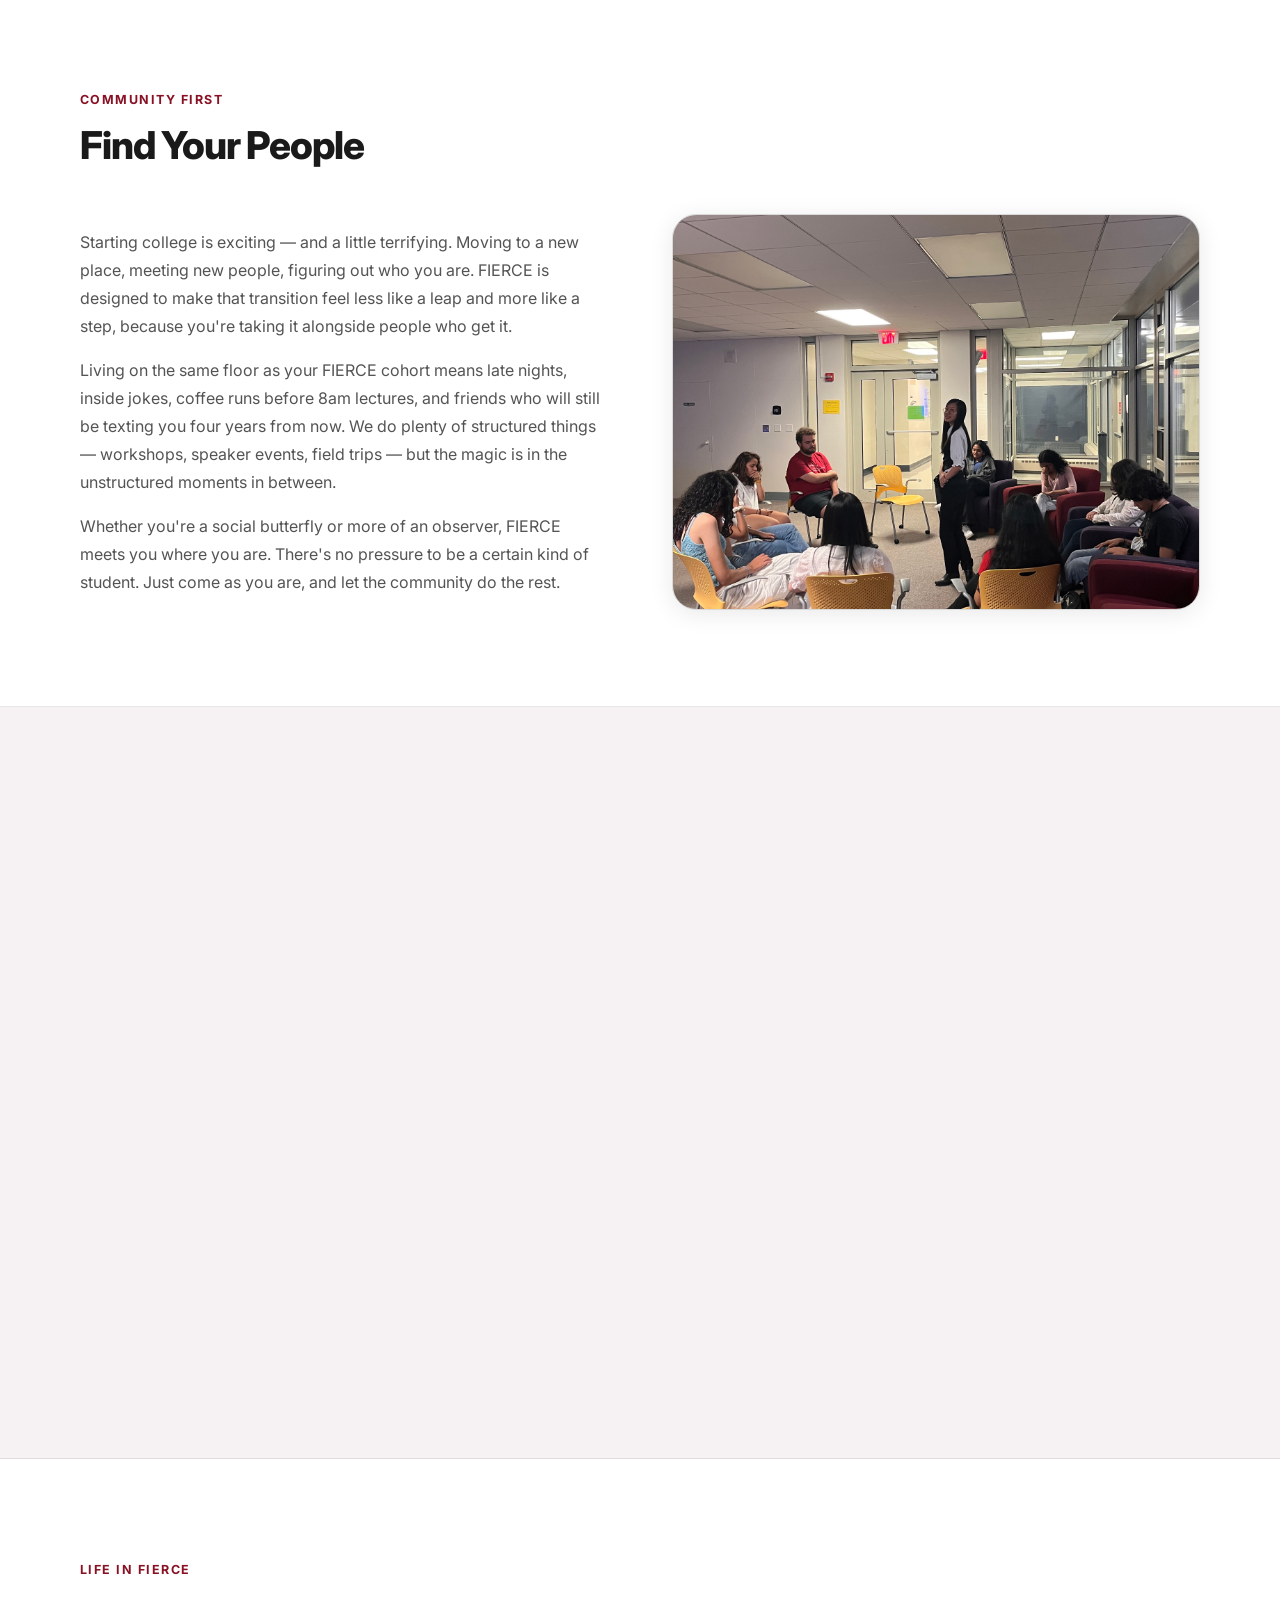
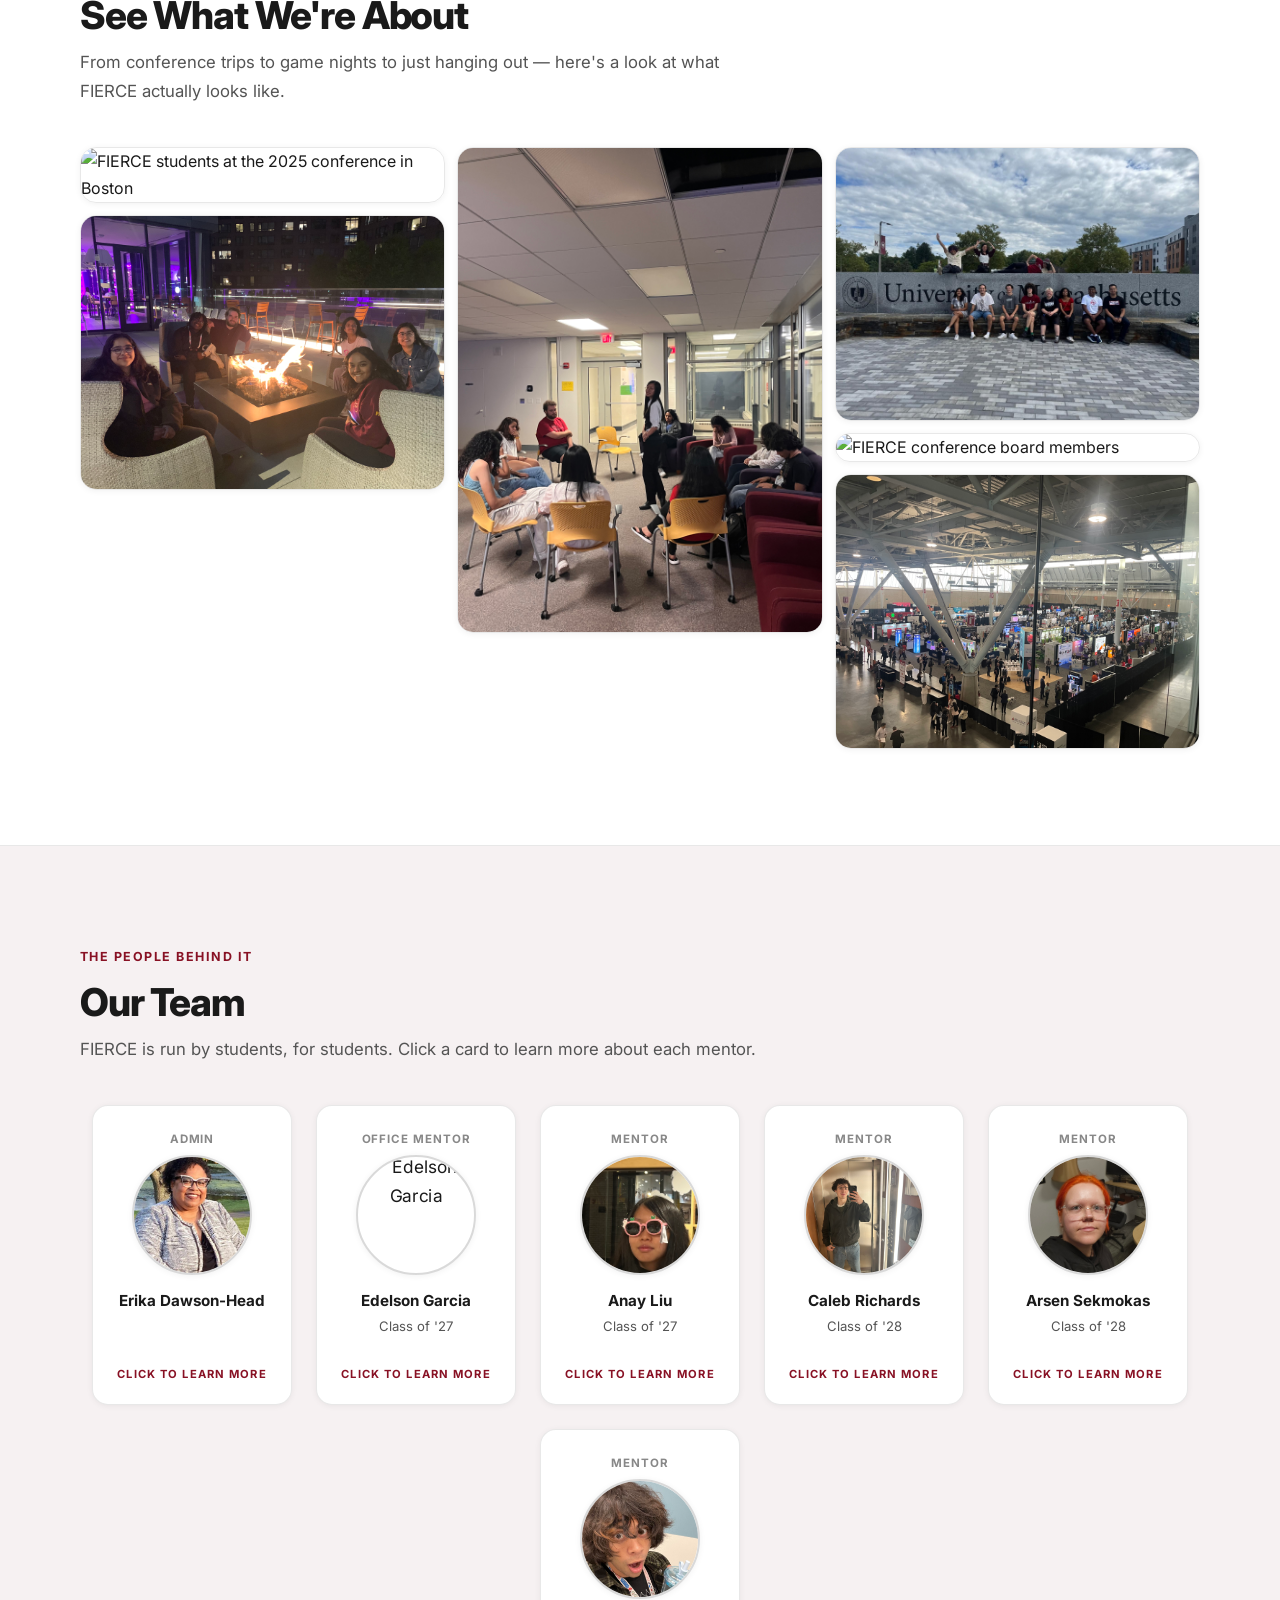
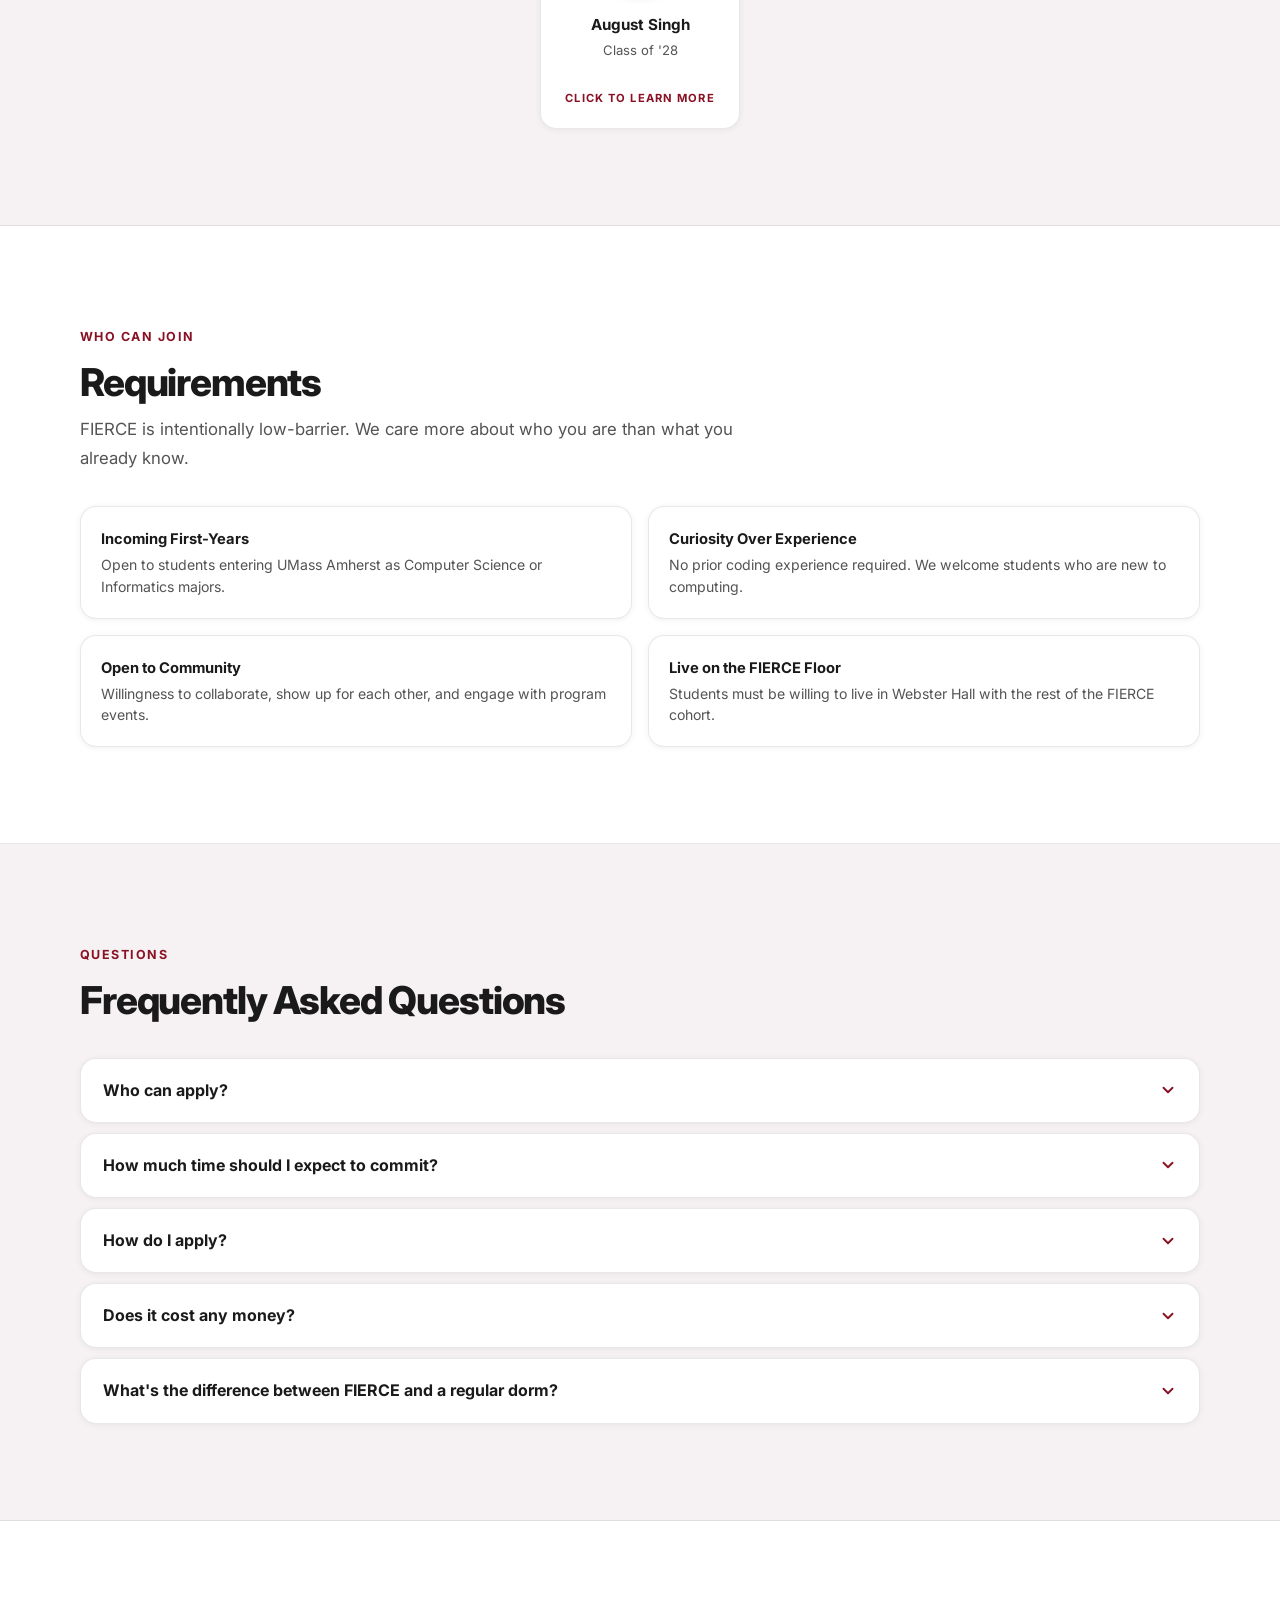
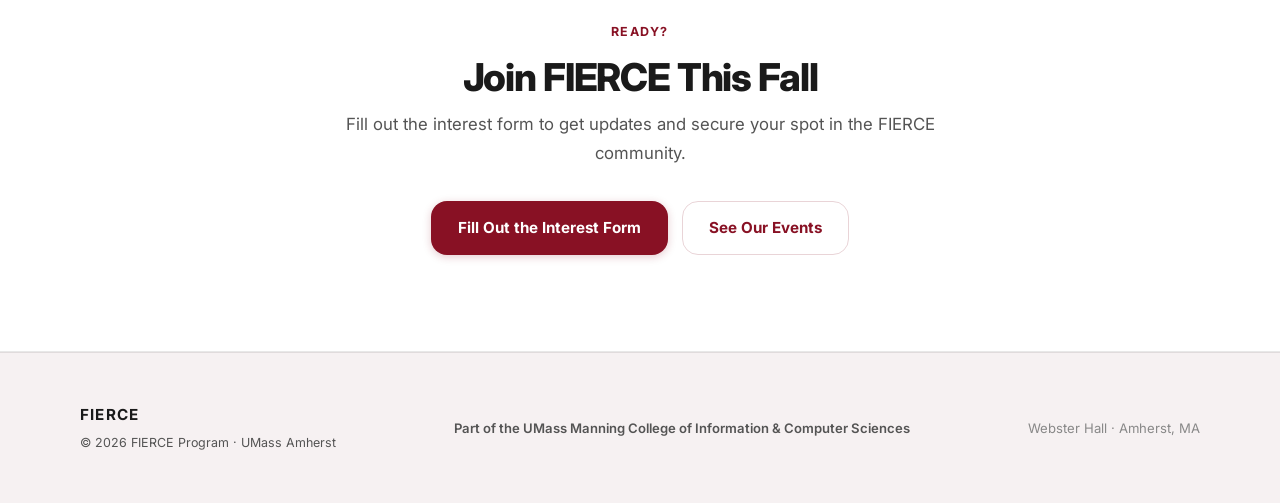
==== commit 019c2bfd: "removed emojis from site" ====
--- a/index.html
+++ b/index.html
@@ -202,42 +202,36 @@
         <p class="section-lead">FIERCE gives you the people, resources, and experiences to make your first year one you'll actually look back on fondly.</p>
         <div class="benefits-grid">
           <div class="benefit-item">
-            <div class="benefit-icon" aria-hidden="true">🏠</div>
             <div class="benefit-text">
               <strong>Live Together</strong>
               <span>Share a floor in Webster Hall with your cohort — your academic community is also your home community.</span>
             </div>
           </div>
           <div class="benefit-item">
-            <div class="benefit-icon" aria-hidden="true">🤝</div>
             <div class="benefit-text">
               <strong>Peer Mentorship</strong>
               <span>Get guidance from older students who've navigated CICS and are genuinely rooting for you.</span>
             </div>
           </div>
           <div class="benefit-item">
-            <div class="benefit-icon" aria-hidden="true">📚</div>
             <div class="benefit-text">
               <strong>FIERCE Seminar</strong>
               <span>A specialized first-year course built specifically for FIERCE students to ease into college-level computing.</span>
             </div>
           </div>
           <div class="benefit-item">
-            <div class="benefit-icon" aria-hidden="true">🎯</div>
             <div class="benefit-text">
               <strong>One-on-One Tutoring</strong>
               <span>Academic support throughout your first year — for courses, projects, or just when you feel stuck.</span>
             </div>
           </div>
           <div class="benefit-item">
-            <div class="benefit-icon" aria-hidden="true">🌆</div>
             <div class="benefit-text">
               <strong>Industry Field Trips</strong>
               <span>Visit Boston tech companies like Akamai and MathWorks and see what careers in computing actually look like.</span>
             </div>
           </div>
           <div class="benefit-item">
-            <div class="benefit-icon" aria-hidden="true">✨</div>
             <div class="benefit-text">
               <strong>Completely Free</strong>
               <span>Every event, workshop, trip, and resource is free for FIERCE participants. No hidden costs.</span>
@@ -417,28 +411,24 @@
         <p class="section-lead">FIERCE is intentionally low-barrier. We care more about who you are than what you already know.</p>
         <div class="benefits-grid" style="margin-top: 32px;">
           <div class="benefit-item">
-            <div class="benefit-icon" aria-hidden="true">💻</div>
             <div class="benefit-text">
               <strong>Incoming First-Years</strong>
               <span>Open to students entering UMass Amherst as Computer Science or Informatics majors.</span>
             </div>
           </div>
           <div class="benefit-item">
-            <div class="benefit-icon" aria-hidden="true">🌱</div>
             <div class="benefit-text">
               <strong>Curiosity Over Experience</strong>
               <span>No prior coding experience required. We welcome students who are new to computing.</span>
             </div>
           </div>
           <div class="benefit-item">
-            <div class="benefit-icon" aria-hidden="true">🤲</div>
             <div class="benefit-text">
               <strong>Open to Community</strong>
               <span>Willingness to collaborate, show up for each other, and engage with program events.</span>
             </div>
           </div>
           <div class="benefit-item">
-            <div class="benefit-icon" aria-hidden="true">🏘️</div>
             <div class="benefit-text">
               <strong>Live on the FIERCE Floor</strong>
               <span>Students must be willing to live in Webster Hall with the rest of the FIERCE cohort.</span>
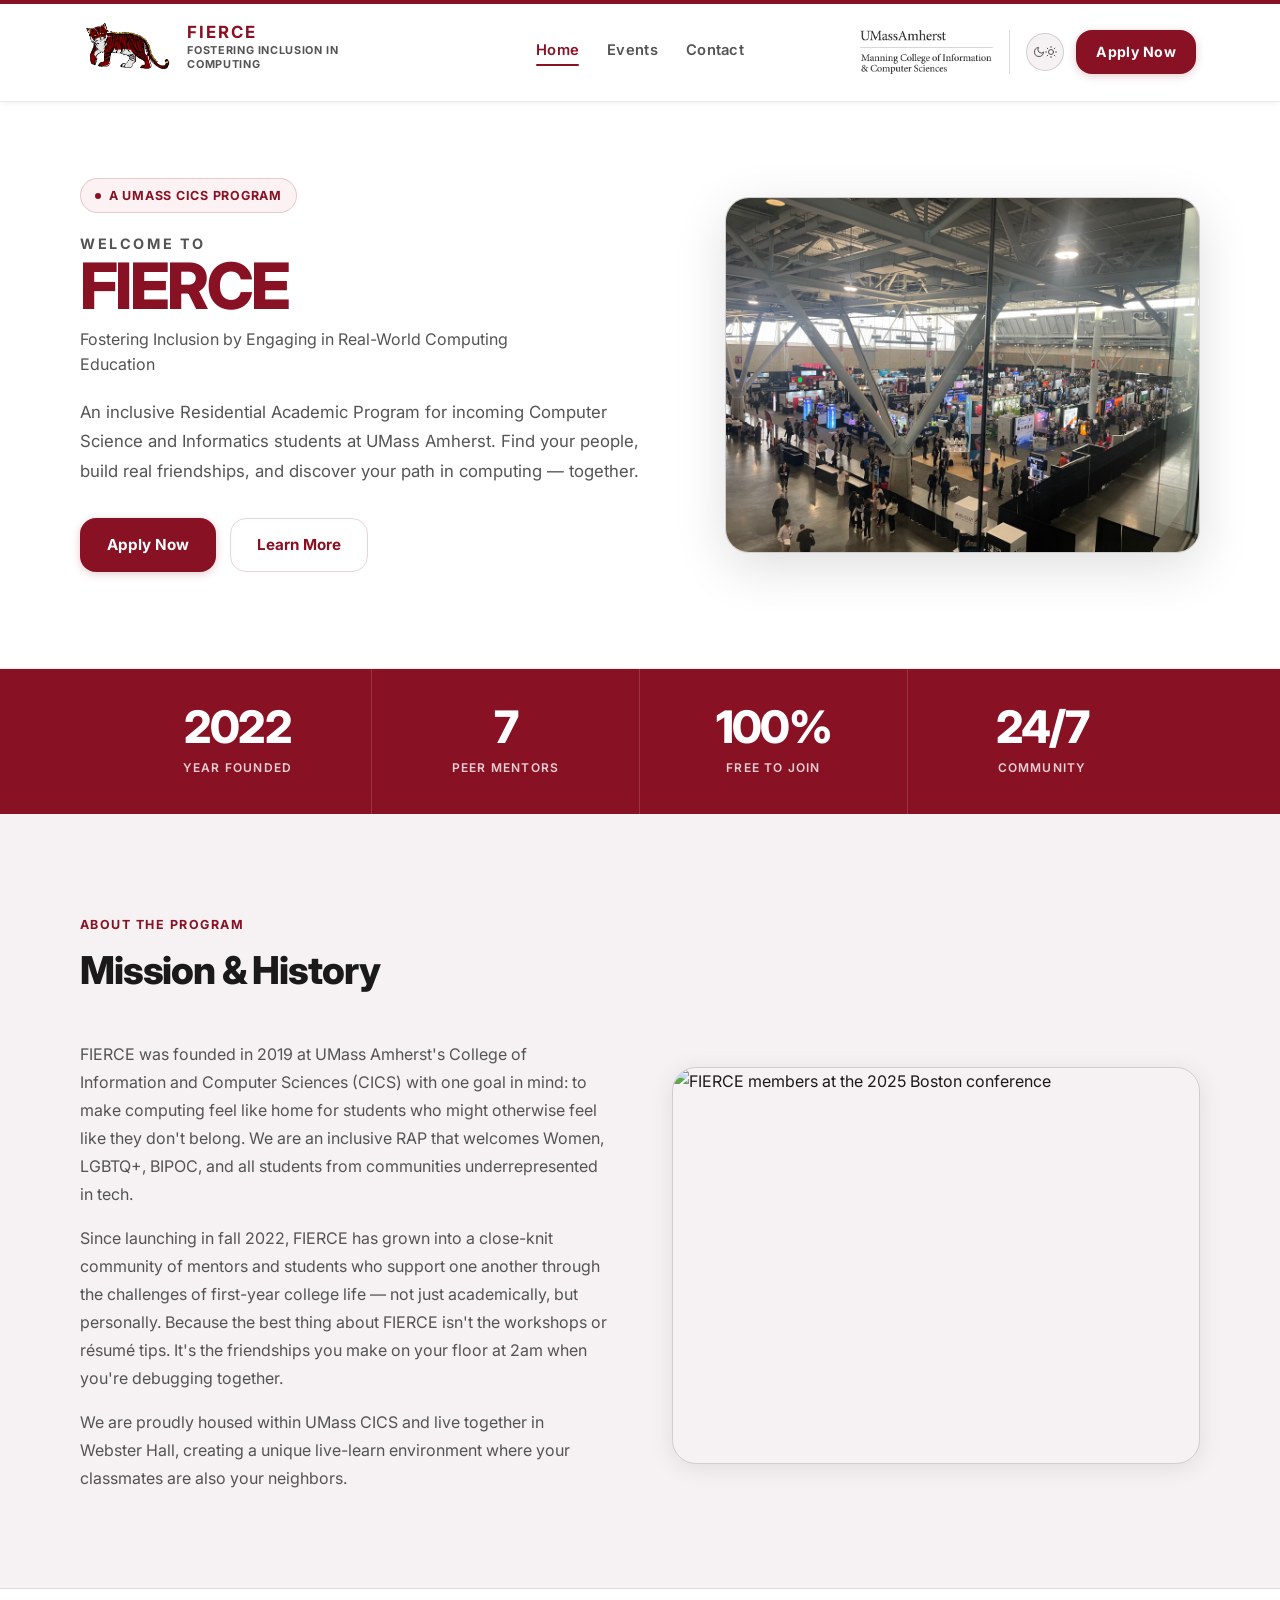
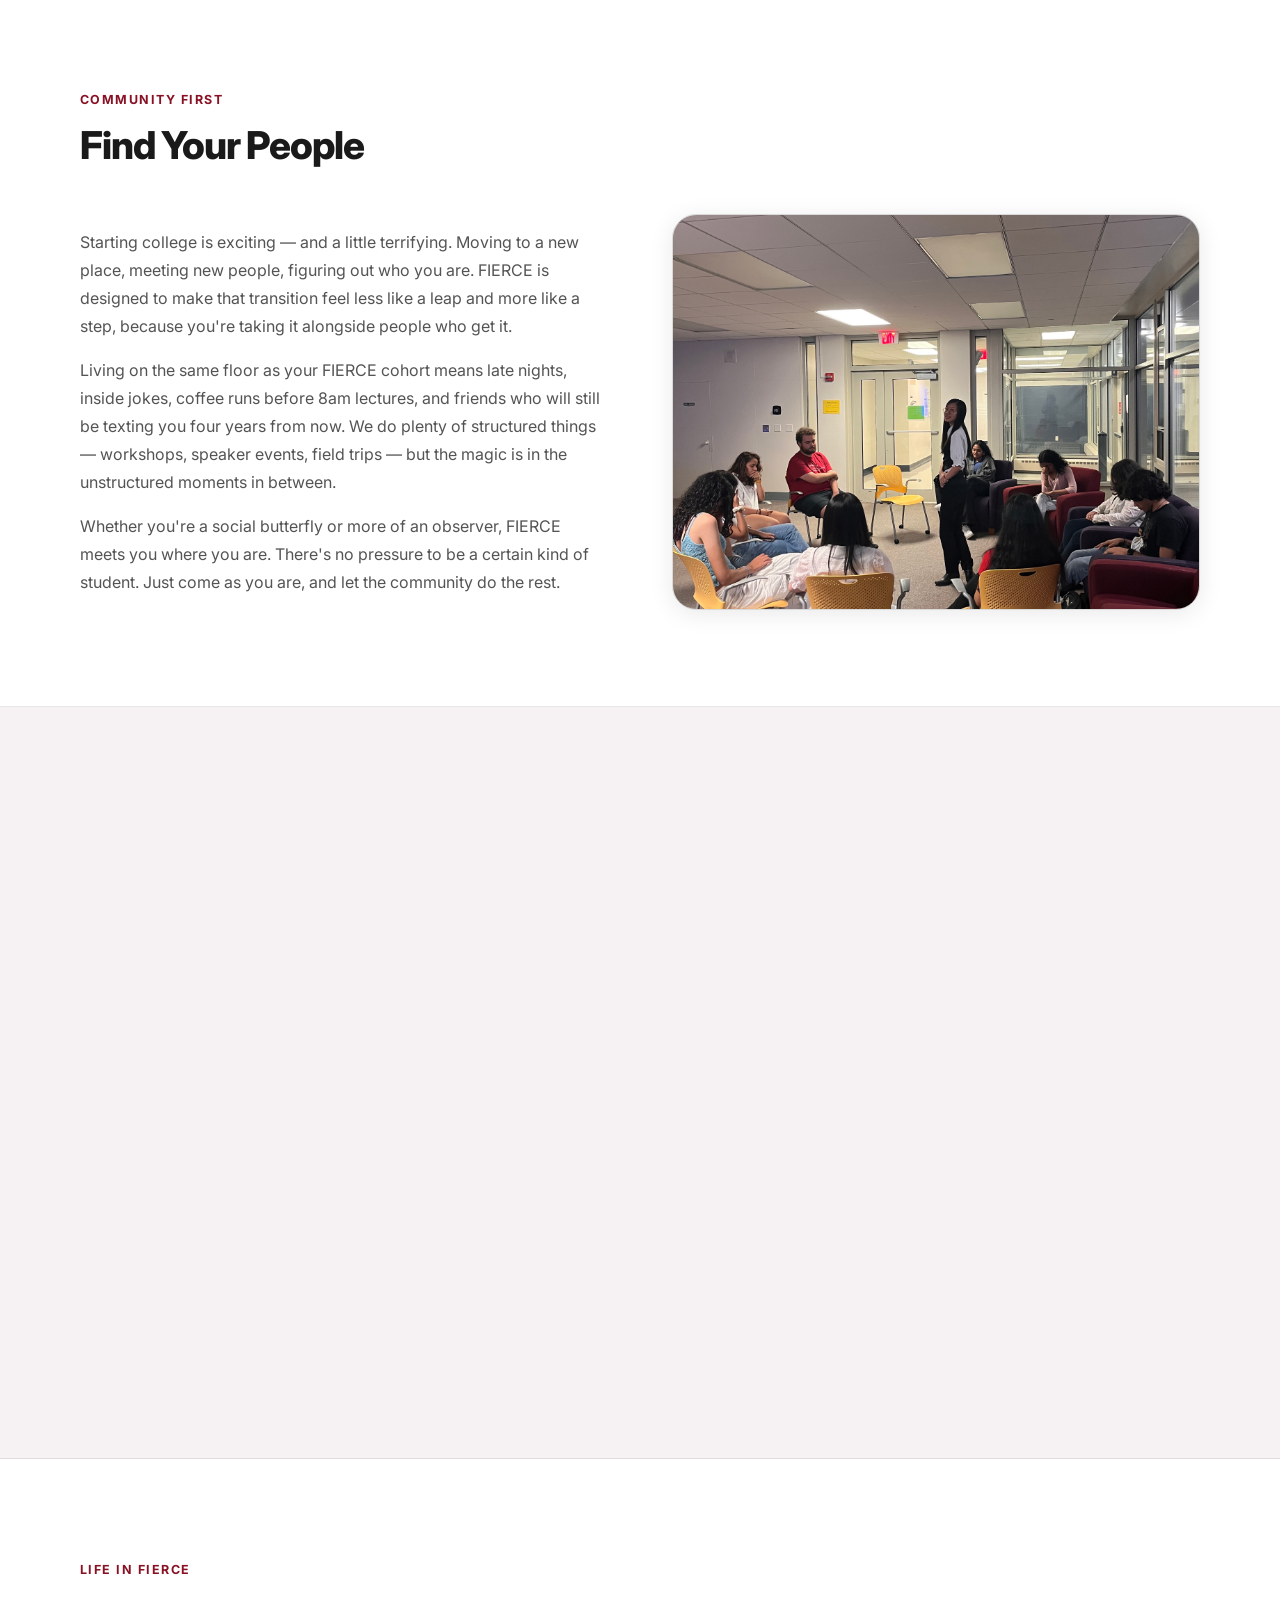
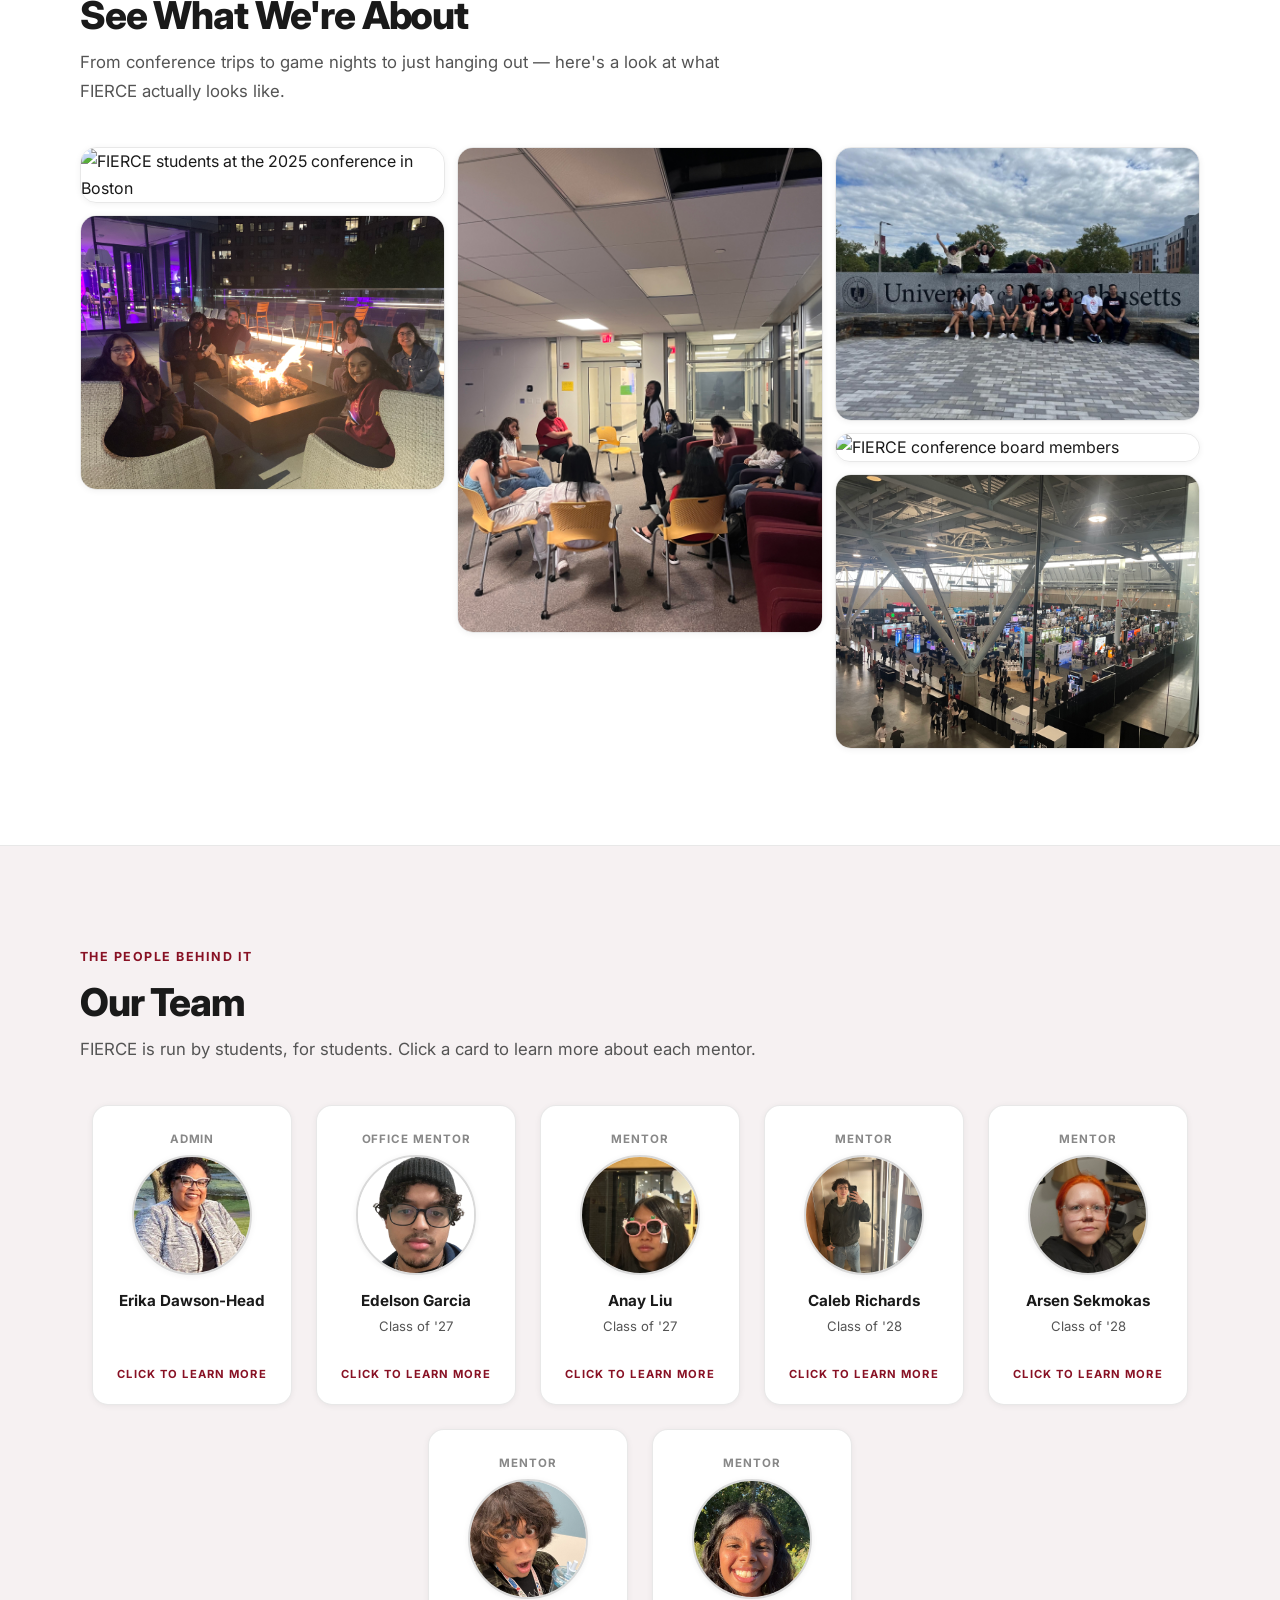
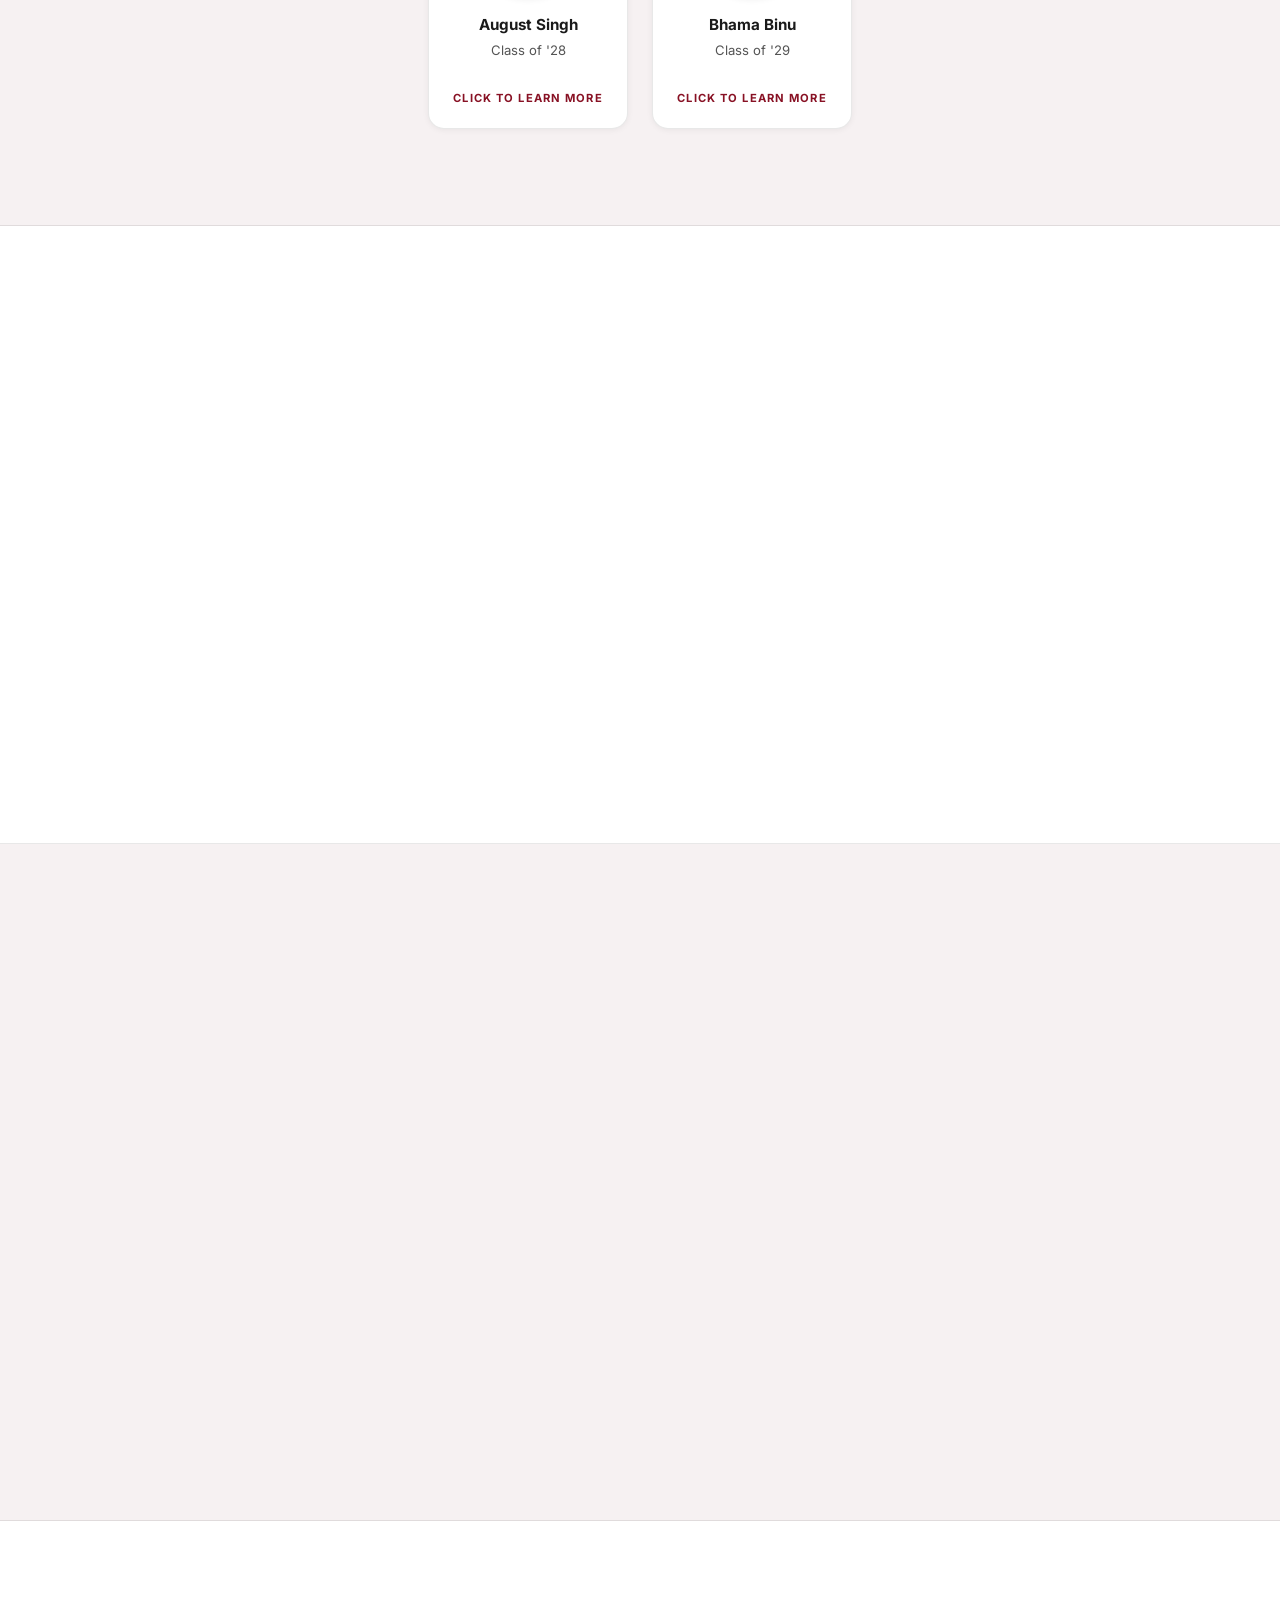
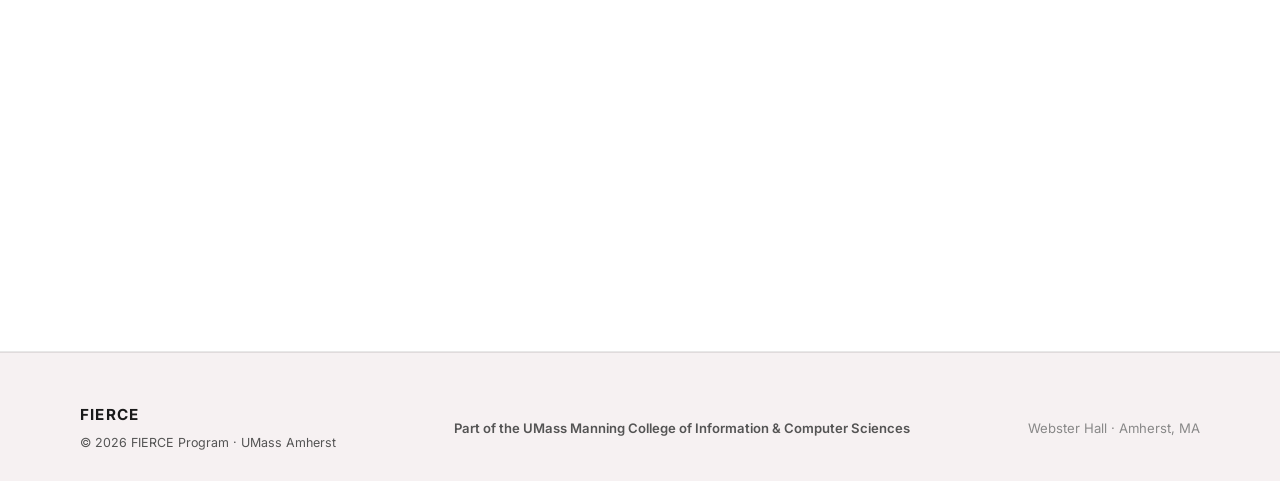
==== commit eebd9f85: "added Bhama and fixed error with Eddie's photo" ====
--- a/index.html
+++ b/index.html
@@ -304,8 +304,7 @@
               <span class="person-face person-front">
                 <span class="team-role">Office Mentor</span>
                 <span class="team-circle">
-                  <!-- todo: add edelson photo to images/mentor_photos/ and update src -->
-                  <img loading="lazy" src="https://picsum.photos/seed/edelson/200/200" alt="Edelson Garcia" class="team-photo team-photo--tight-crop" />
+                  <img loading="lazy" src="./images/mentor_photos/edelson_photo.jpg" alt="Edelson Garcia" class="team-photo team-photo--tight-crop" />
                 </span>
                 <span class="team-name">Edelson Garcia</span>
                 <span class="team-year">Class of '27</span>
@@ -394,6 +393,26 @@
               <span class="person-face person-back" aria-hidden="true">
                 <span class="team-role">About August</span>
                 <span class="team-bio">August is a silly, non-binary math nerd who loves theory and making FIERCE feel like a place where everyone truly belongs.</span>
+                <span class="team-hint">Click to flip back</span>
+              </span>
+            </span>
+          </button>
+
+          <!-- Bhama -->
+          <button class="person person-card" type="button" aria-pressed="false" aria-label="Bhama Binu — mentor">
+            <span class="person-inner">
+              <span class="person-face person-front">
+                <span class="team-role">Mentor</span>
+                <span class="team-circle">
+                  <img loading="lazy" src="./images/mentor_photos/bhama_photo.jpg" alt="Bhama Binu" class="team-photo team-photo--tight-crop" />
+                </span>
+                <span class="team-name">Bhama Binu</span>
+                <span class="team-year">Class of '29</span>
+                <span class="team-hint">Click to learn more</span>
+              </span>
+              <span class="person-face person-back" aria-hidden="true">
+                <span class="team-role">About Bhama</span>
+                <span class="team-bio">Bhama is an artistic individual who likes to create tiny doodles and comics. She joined FIERCE to help create a safe, supportive community.</span>
                 <span class="team-hint">Click to flip back</span>
               </span>
             </span>
